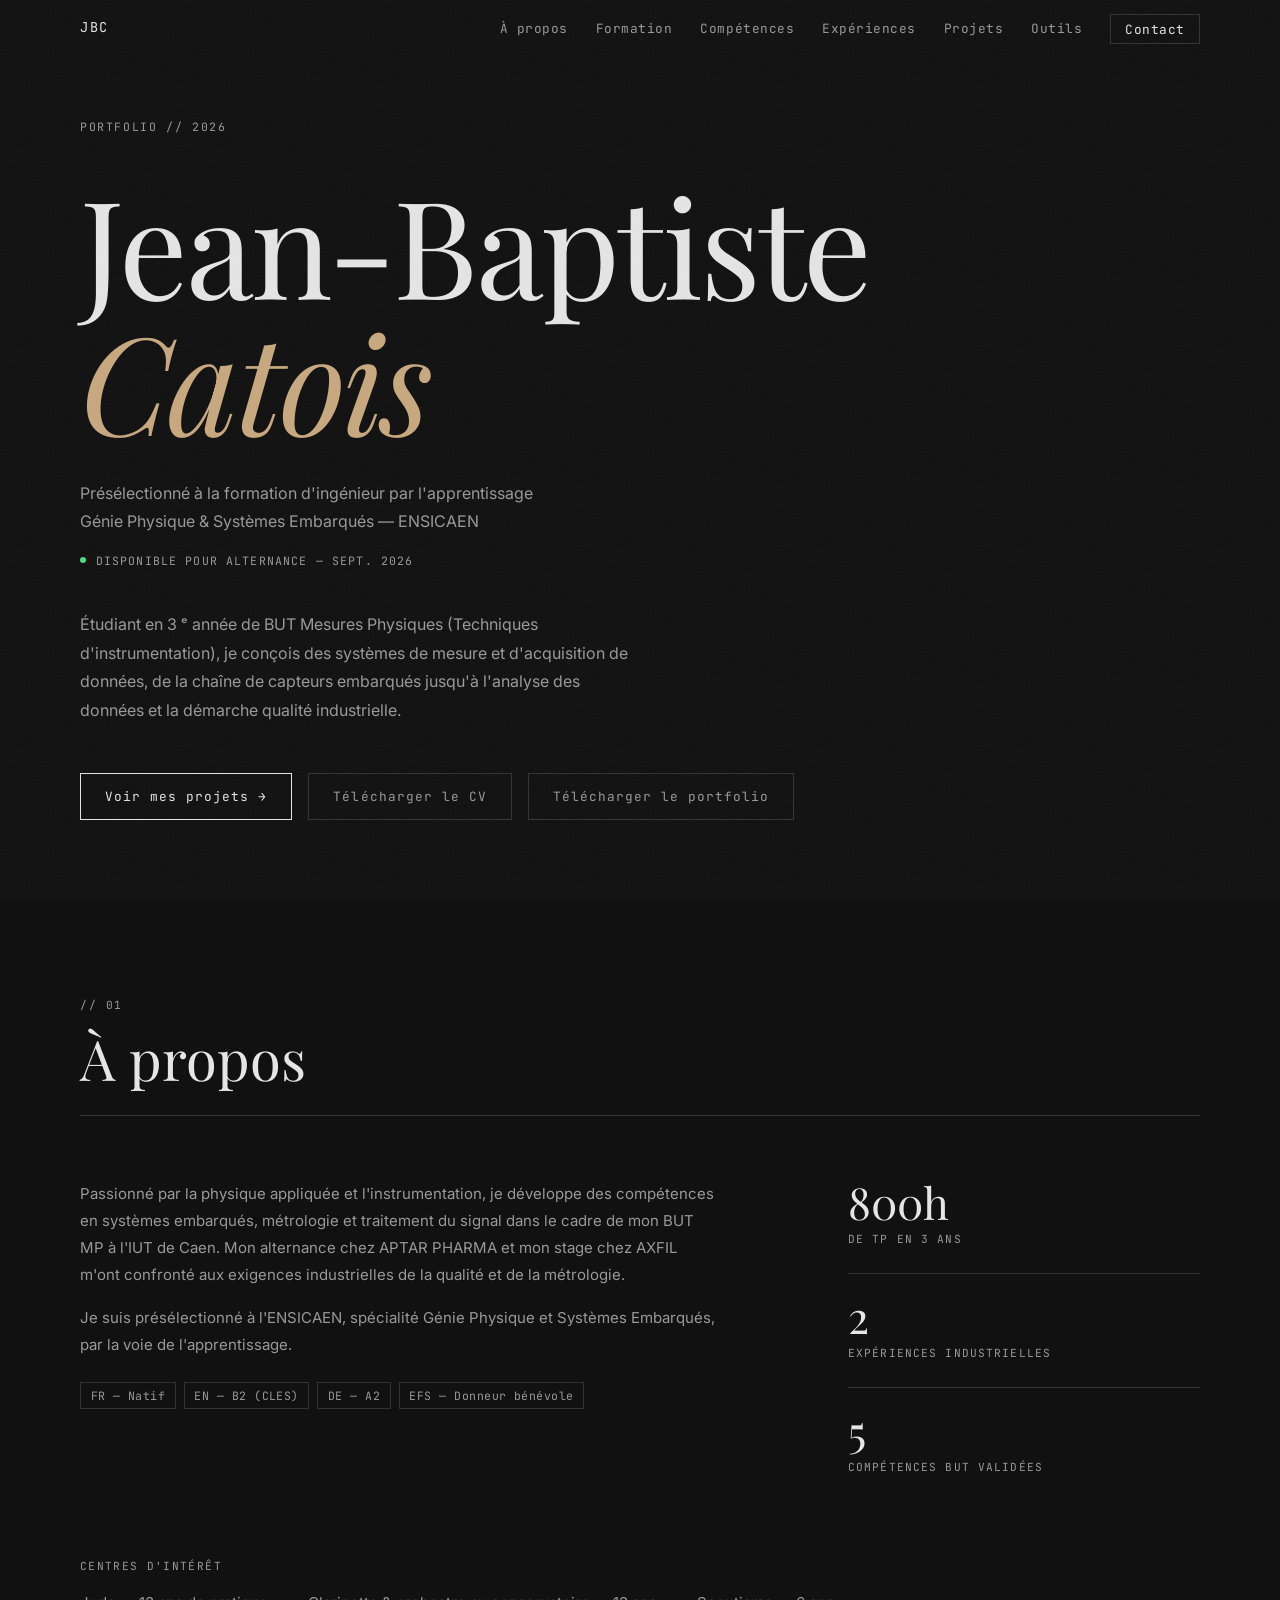
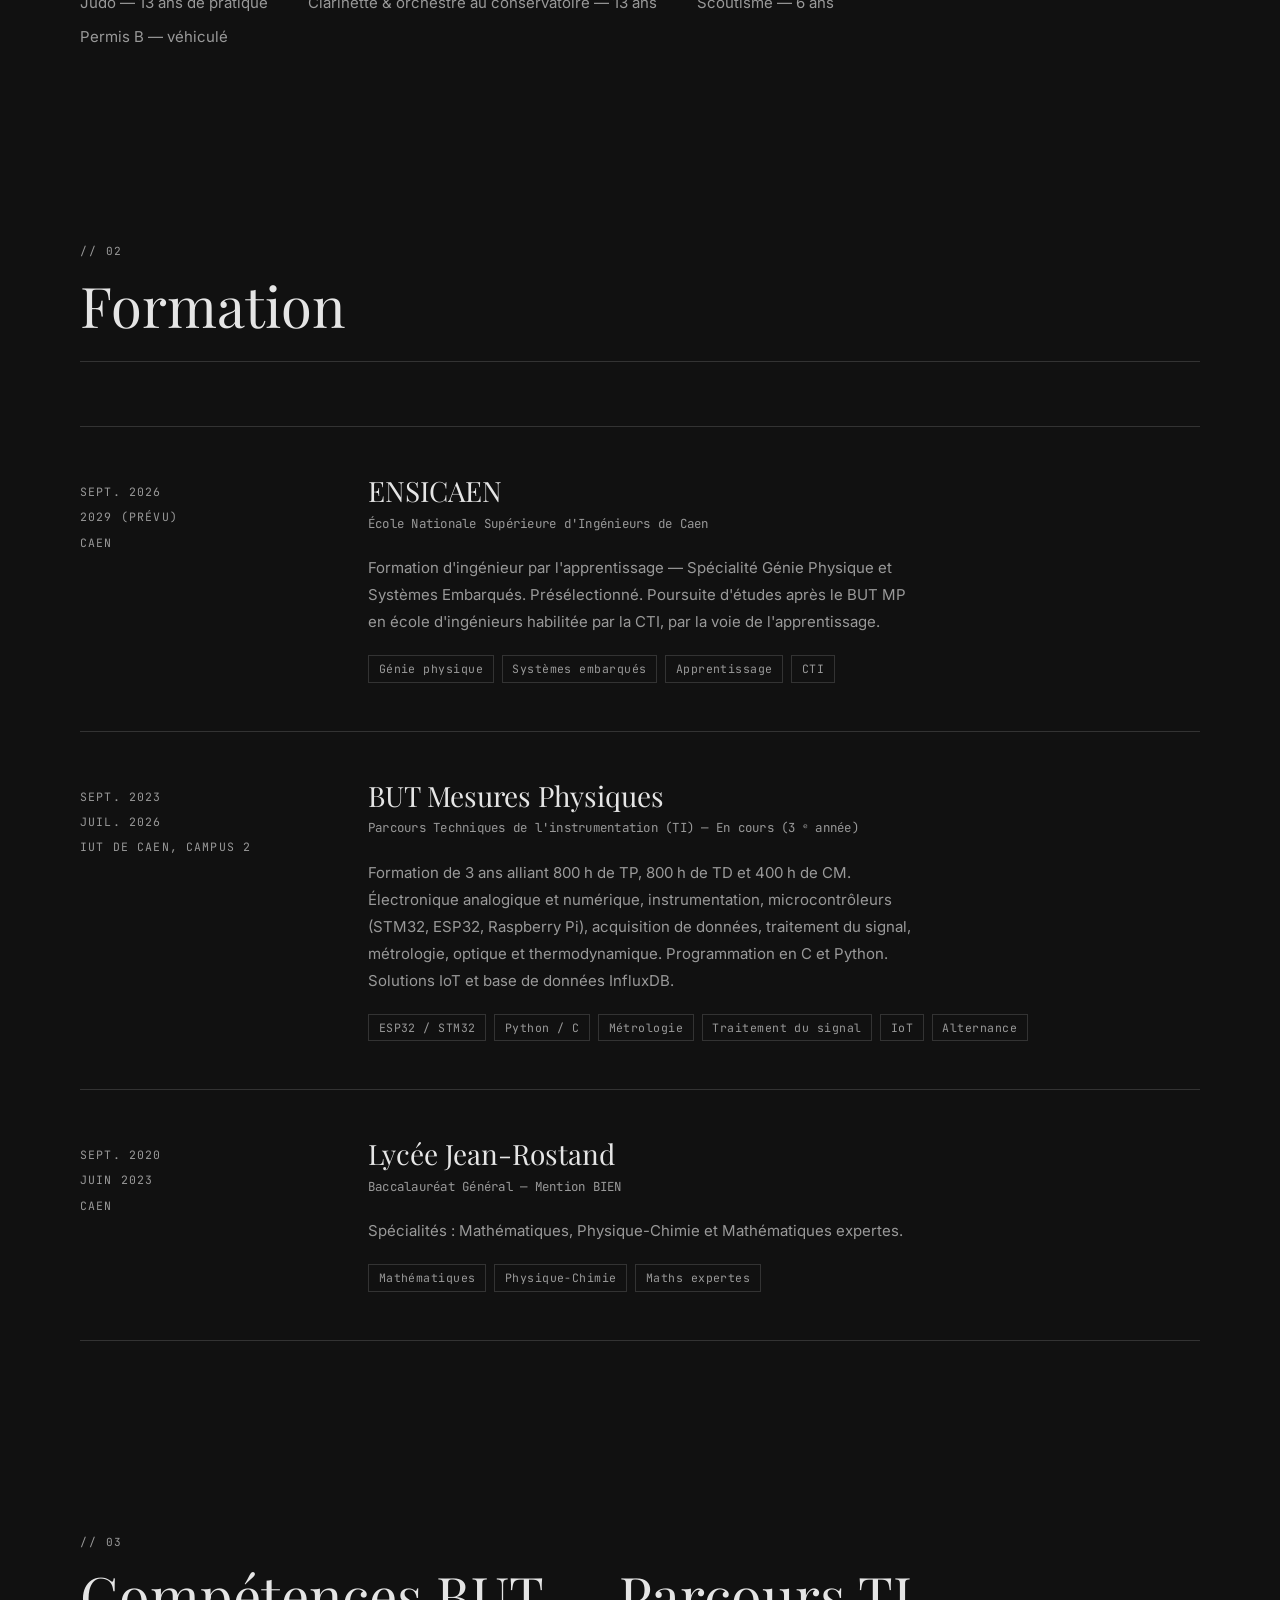
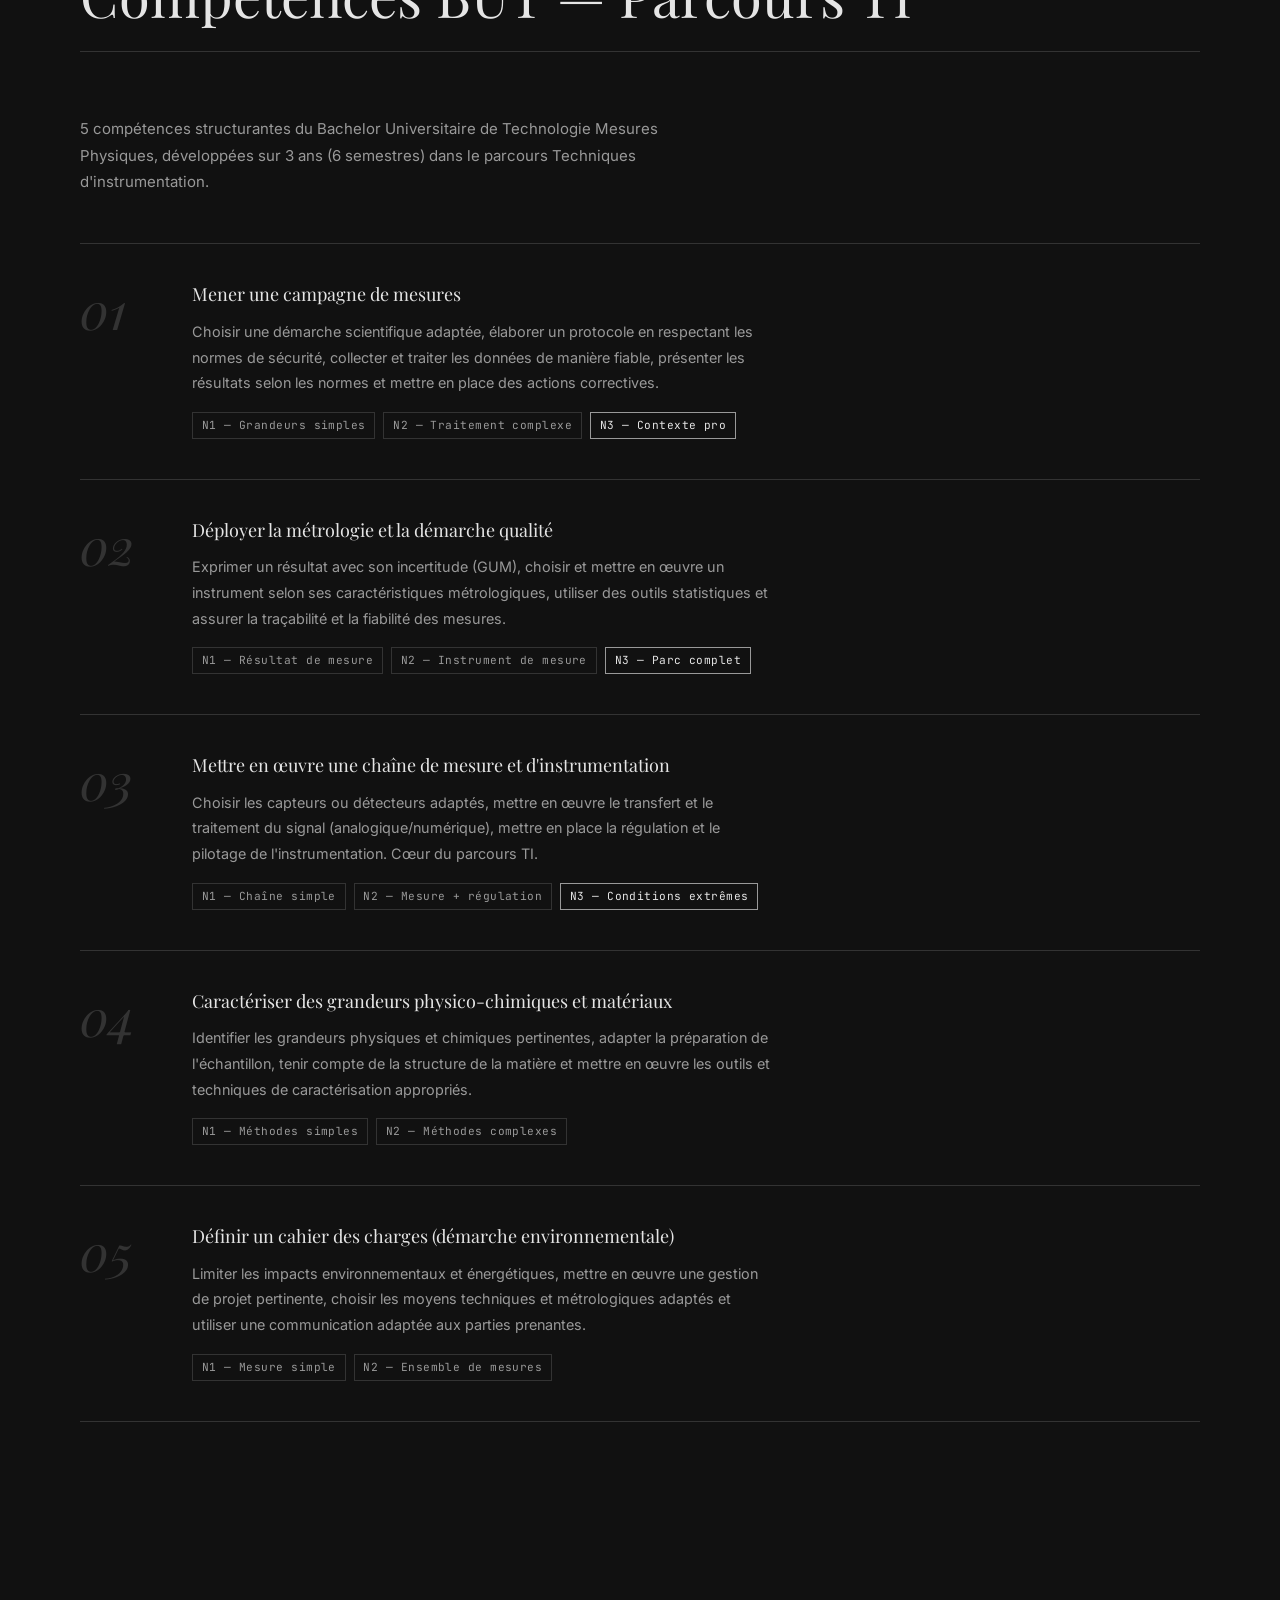
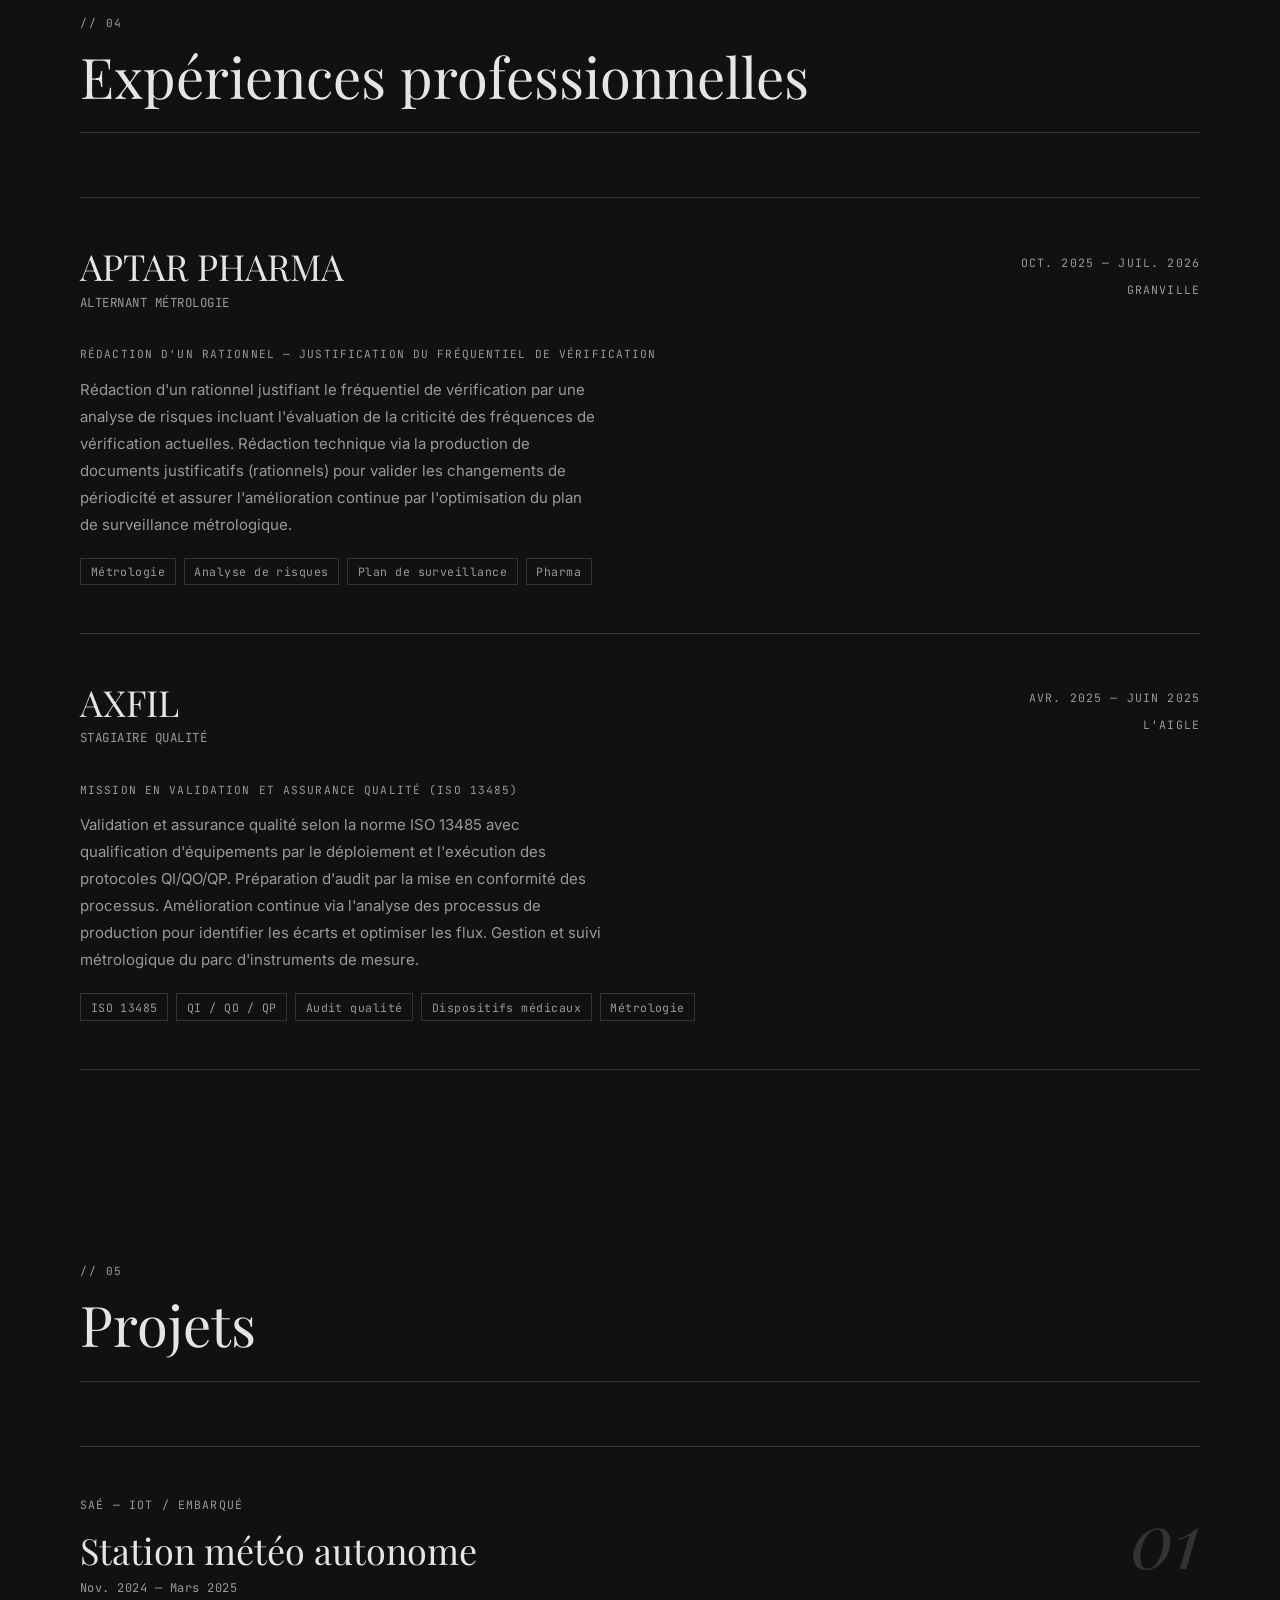
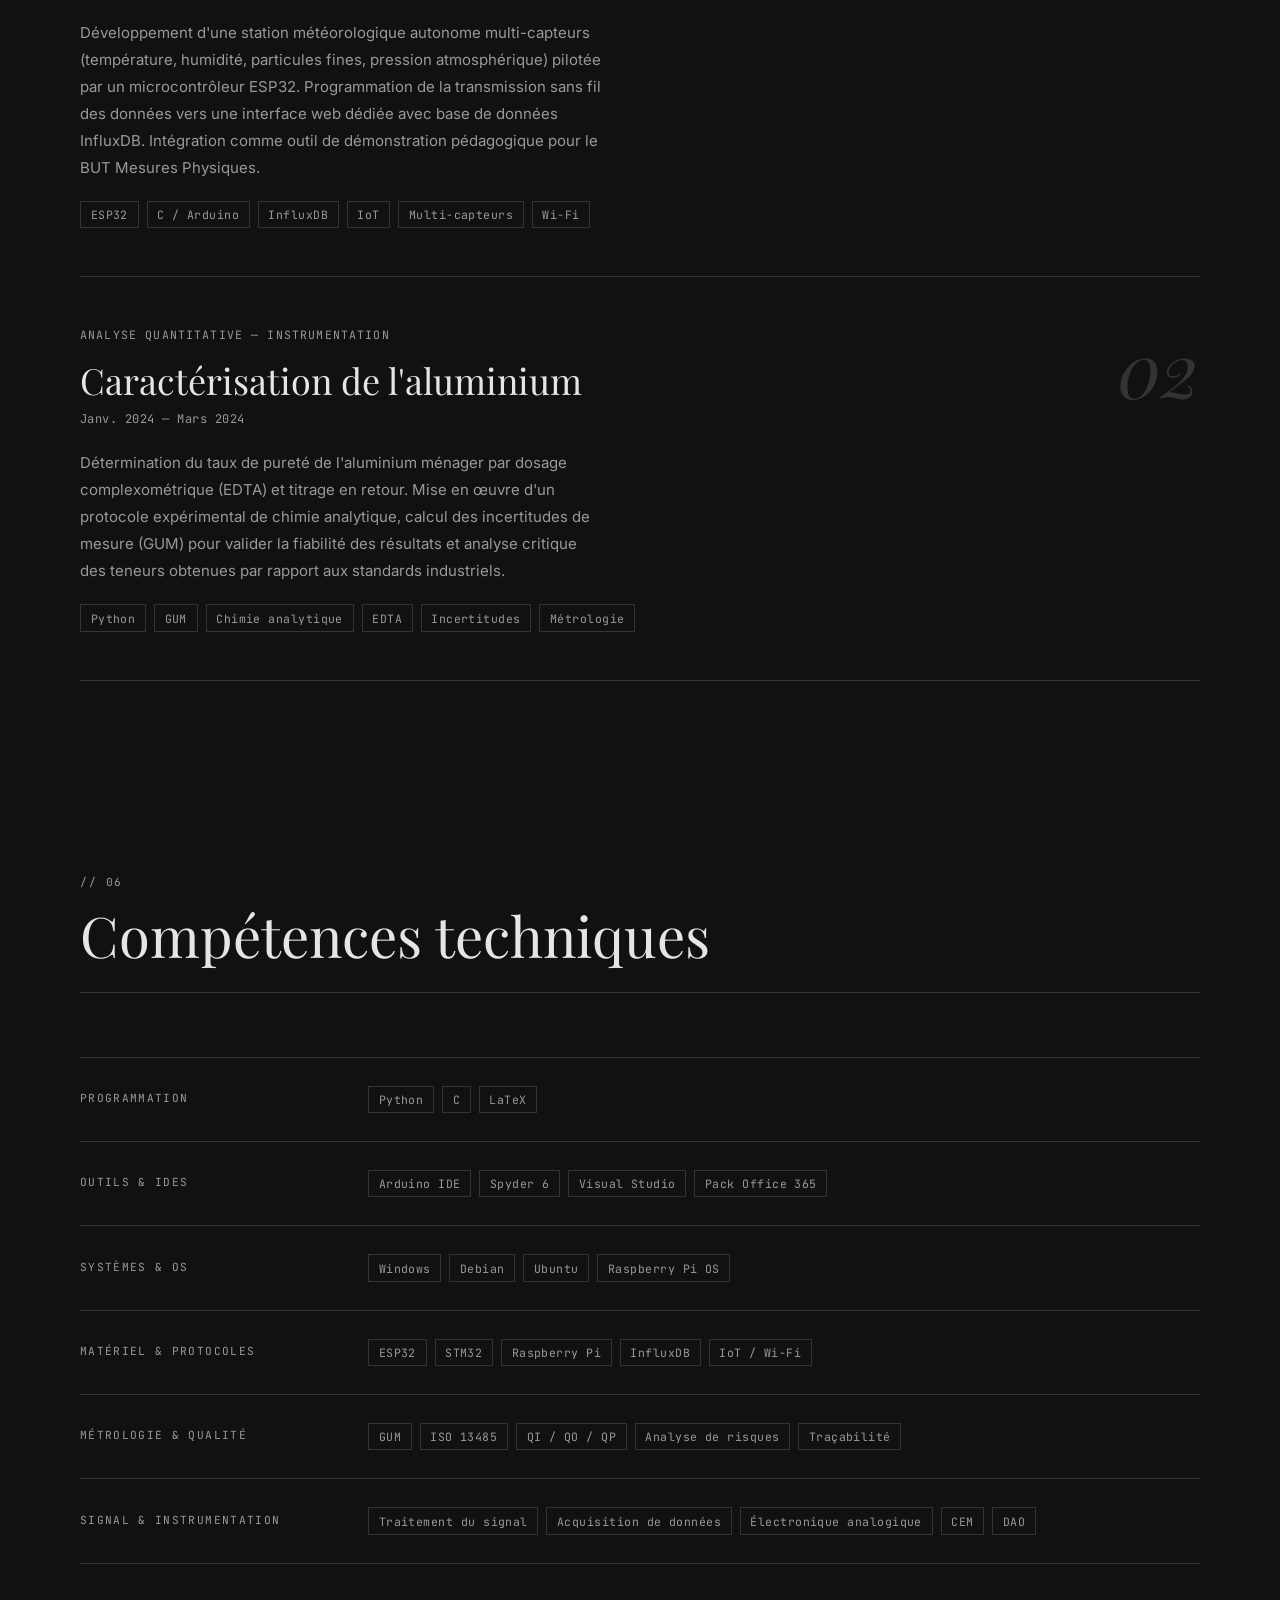
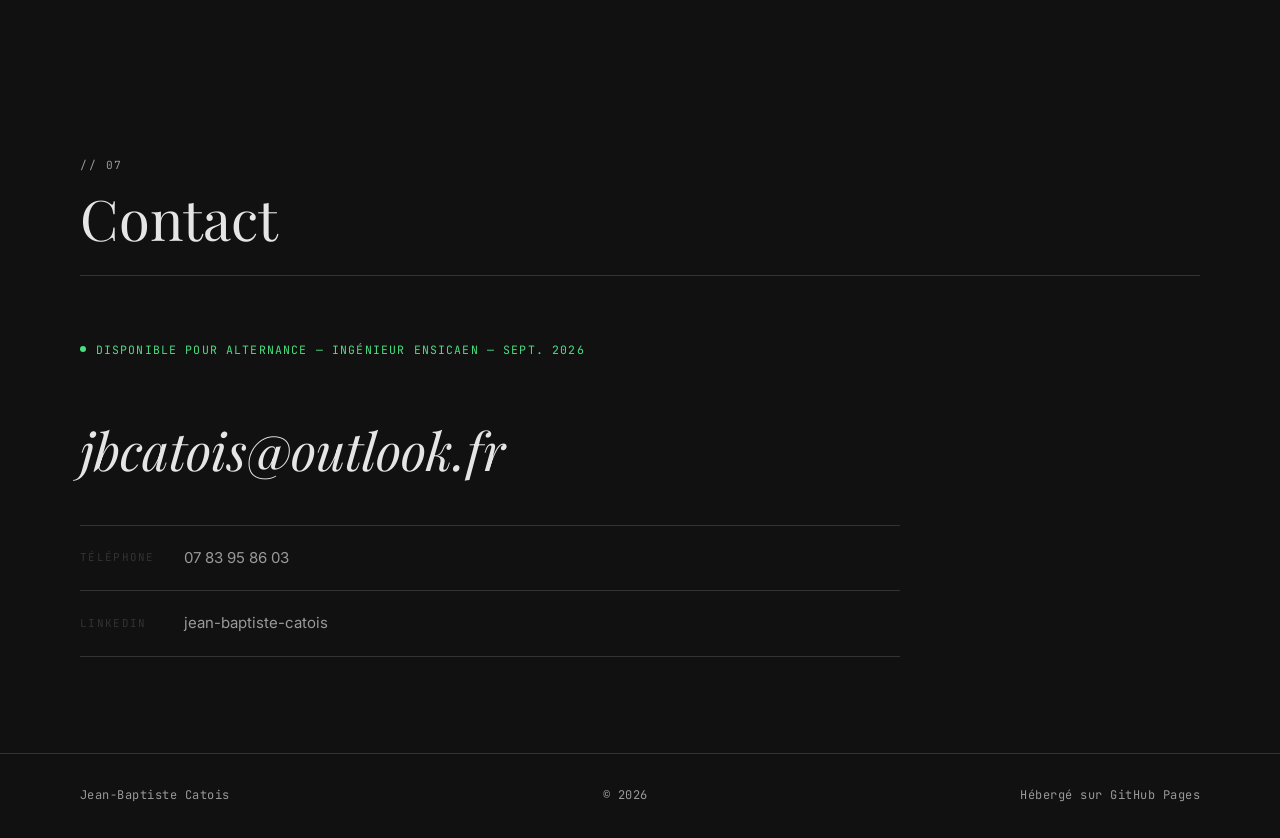
==== index.html @ e36fffa1 "Ajout portfolio PDF téléchargeable + fix headers impression - @page margin: 0 pour supprimer titre/U" ====
<!DOCTYPE html>
<html lang="fr">
<head>
  <meta charset="UTF-8">
  <meta name="viewport" content="width=device-width, initial-scale=1.0">
  <meta name="google-site-verification" content="0RxR6Gmbhf_eLDJZnVxS9Co10P2vwjUZ2qz_Haa2tqs">
  <title>Jean-Baptiste Catois — Portfolio</title>
  <meta name="description" content="Portfolio de Jean-Baptiste Catois, étudiant en BUT Mesures Physiques (Techniques d'instrumentation) à l'IUT de Caen, présélectionné à l'ENSICAEN en Génie Physique et Systèmes Embarqués.">

  <!-- Open Graph -->
  <meta property="og:title" content="Jean-Baptiste Catois — Portfolio">
  <meta property="og:description" content="Étudiant en BUT Mesures Physiques, spécialité Techniques d'instrumentation. Métrologie, systèmes embarqués, IoT. Présélectionné alternance ENSICAEN.">
  <meta property="og:type" content="website">
  <meta property="og:locale" content="fr_FR">

  <link rel="icon" href="data:image/svg+xml,<svg xmlns='http://www.w3.org/2000/svg' viewBox='0 0 100 100'><text y='.9em' font-size='90'>⚙️</text></svg>">

  <!-- Google Fonts -->
  <link rel="preconnect" href="https://fonts.googleapis.com">
  <link rel="preconnect" href="https://fonts.gstatic.com" crossorigin>
  <link href="https://fonts.googleapis.com/css2?family=Inter:wght@300;400;500&family=JetBrains+Mono:wght@400;500&family=Playfair+Display:ital,wght@0,400;0,600;1,400&display=swap" rel="stylesheet">

  <!-- CSS -->
  <link rel="stylesheet" href="css/reset.css">
  <link rel="stylesheet" href="css/variables.css">
  <link rel="stylesheet" href="css/layout.css">
  <link rel="stylesheet" href="css/components.css">
  <link rel="stylesheet" href="css/sections.css">
</head>
<body>

  <!-- Grain photographique -->
  <div class="noise-overlay" aria-hidden="true"></div>

  <!-- ══════════════════════════ NAV ══════════════════════════ -->
  <nav class="nav" id="nav" role="navigation" aria-label="Navigation principale">
    <div class="container nav__inner">
      <a href="#hero" class="nav__logo">JBC</a>
      <button class="nav__burger" id="navBurger" aria-label="Ouvrir le menu" aria-expanded="false" aria-controls="navLinks">
        <span></span><span></span><span></span>
      </button>
      <ul class="nav__links" id="navLinks" role="list">
        <li><a href="#about">À propos</a></li>
        <li><a href="#education">Formation</a></li>
        <li><a href="#competences">Compétences</a></li>
        <li><a href="#experience">Expériences</a></li>
        <li><a href="#projects">Projets</a></li>
        <li><a href="#skills">Outils</a></li>
        <li><a href="#contact" class="nav__cta">Contact</a></li>
      </ul>
    </div>
  </nav>

  <main>

    <!-- ══════════════════════════ HERO ══════════════════════════ -->
    <section id="hero" class="hero">
      <div class="container">
        <p class="hero__eyebrow">Portfolio // 2026</p>
        <h1 class="hero__name">Jean-Baptiste<br><em>Catois</em></h1>
        <p class="hero__role">
          Présélectionné à la formation d'ingénieur par l'apprentissage<br>
          Génie Physique &amp; Systèmes Embarqués — ENSICAEN
        </p>
        <p class="hero__status">
          <span class="status-dot"></span>Disponible pour alternance — Sept. 2026
        </p>
        <p class="hero__pitch">
          Étudiant en 3&nbsp;ᵉ&nbsp;année de BUT Mesures Physiques (Techniques d'instrumentation),
          je conçois des systèmes de mesure et d'acquisition de données, de la chaîne de capteurs
          embarqués jusqu'à l'analyse des données et la démarche qualité industrielle.
        </p>
        <div class="hero__ctas">
          <a href="#projects" class="btn-editorial">Voir mes projets →</a>
          <a href="assets/docs/CV_JeanBaptiste_Catois.pdf" class="btn-editorial btn-editorial--ghost" download>Télécharger le CV</a>
          <a href="assets/docs/Portfolio_JeanBaptiste_Catois.pdf" class="btn-editorial btn-editorial--ghost" download>Télécharger le portfolio</a>
        </div>
      </div>
    </section>

    <!-- ══════════════════════════ ABOUT ══════════════════════════ -->
    <section id="about" class="section about">
      <div class="container">
        <header class="section-heading reveal">
          <span class="section-heading__label">// 01</span>
          <h2 class="section-heading__title">À propos</h2>
        </header>

        <div class="about__grid">

          <div class="about__bio reveal">
            <p>
              Passionné par la physique appliquée et l'instrumentation, je développe des compétences
              en systèmes embarqués, métrologie et traitement du signal dans le cadre de mon BUT MP
              à l'IUT de Caen. Mon alternance chez APTAR PHARMA et mon stage chez AXFIL m'ont confronté
              aux exigences industrielles de la qualité et de la métrologie.
            </p>
            <p>
              Je suis présélectionné à l'ENSICAEN, spécialité
              Génie Physique et Systèmes Embarqués, par la voie de l'apprentissage.
            </p>
            <div class="about__lang-tags">
              <span class="tag">FR — Natif</span>
              <span class="tag">EN — B2 (CLES)</span>
              <span class="tag">DE — A2</span>
              <span class="tag">EFS — Donneur bénévole</span>
            </div>
          </div>

          <div class="about__stats reveal">
            <div class="about__stat">
              <span class="about__stat-value">800h</span>
              <span class="about__stat-label">de TP en 3 ans</span>
            </div>
            <div class="about__stat">
              <span class="about__stat-value">2</span>
              <span class="about__stat-label">expériences industrielles</span>
            </div>
            <div class="about__stat">
              <span class="about__stat-value">5</span>
              <span class="about__stat-label">compétences BUT validées</span>
            </div>
          </div>

          <div class="about__interests reveal">
            <p class="about__interests-title">Centres d'intérêt</p>
            <ul class="interests-list">
              <li>Judo — 13 ans de pratique</li>
              <li>Clarinette &amp; orchestre au conservatoire — 13 ans</li>
              <li>Scoutisme — 6 ans</li>
              <li>Permis B — véhiculé</li>
            </ul>
          </div>

        </div>
      </div>
    </section>

    <!-- ══════════════════════════ FORMATION ══════════════════════════ -->
    <section id="education" class="section education">
      <div class="container">
        <header class="section-heading reveal">
          <span class="section-heading__label">// 02</span>
          <h2 class="section-heading__title">Formation</h2>
        </header>

        <article class="edu-item reveal">
          <div class="grid-12">
            <div class="col-date edu-date">
              <span class="mono-label">Sept. 2026</span>
              <span class="mono-label">2029 (prévu)</span>
              <span class="mono-label">Caen</span>
            </div>
            <div class="col-main">
              <h3 class="edu-title">ENSICAEN</h3>
              <p class="edu-subtitle">École Nationale Supérieure d'Ingénieurs de Caen</p>
              <p class="edu-desc">
                Formation d'ingénieur par l'apprentissage — Spécialité Génie Physique et Systèmes Embarqués.
                Présélectionné. Poursuite d'études après le BUT MP en école d'ingénieurs habilitée par la CTI,
                par la voie de l'apprentissage.
              </p>
              <div class="tags">
                <span class="tag">Génie physique</span>
                <span class="tag">Systèmes embarqués</span>
                <span class="tag">Apprentissage</span>
                <span class="tag">CTI</span>
              </div>
            </div>
          </div>
        </article>

        <article class="edu-item reveal">
          <div class="grid-12">
            <div class="col-date edu-date">
              <span class="mono-label">Sept. 2023</span>
              <span class="mono-label">Juil. 2026</span>
              <span class="mono-label">IUT de Caen, Campus 2</span>
            </div>
            <div class="col-main">
              <h3 class="edu-title">BUT Mesures Physiques</h3>
              <p class="edu-subtitle">Parcours Techniques de l'instrumentation (TI) — En cours (3&nbsp;ᵉ&nbsp;année)</p>
              <p class="edu-desc">
                Formation de 3 ans alliant 800&nbsp;h de TP, 800&nbsp;h de TD et 400&nbsp;h de CM.
                Électronique analogique et numérique, instrumentation, microcontrôleurs (STM32, ESP32, Raspberry Pi),
                acquisition de données, traitement du signal, métrologie, optique et thermodynamique.
                Programmation en C et Python. Solutions IoT et base de données InfluxDB.
              </p>
              <div class="tags">
                <span class="tag">ESP32 / STM32</span>
                <span class="tag">Python / C</span>
                <span class="tag">Métrologie</span>
                <span class="tag">Traitement du signal</span>
                <span class="tag">IoT</span>
                <span class="tag">Alternance</span>
              </div>
            </div>
          </div>
        </article>

        <article class="edu-item reveal">
          <div class="grid-12">
            <div class="col-date edu-date">
              <span class="mono-label">Sept. 2020</span>
              <span class="mono-label">Juin 2023</span>
              <span class="mono-label">Caen</span>
            </div>
            <div class="col-main">
              <h3 class="edu-title">Lycée Jean-Rostand</h3>
              <p class="edu-subtitle">Baccalauréat Général — Mention BIEN</p>
              <p class="edu-desc">
                Spécialités : Mathématiques, Physique-Chimie et Mathématiques expertes.
              </p>
              <div class="tags">
                <span class="tag">Mathématiques</span>
                <span class="tag">Physique-Chimie</span>
                <span class="tag">Maths expertes</span>
              </div>
            </div>
          </div>
        </article>

      </div>
    </section>

    <!-- ══════════════════════════ COMPÉTENCES BUT ══════════════════════════ -->
    <section id="competences" class="section competences">
      <div class="container">
        <header class="section-heading reveal">
          <span class="section-heading__label">// 03</span>
          <h2 class="section-heading__title">Compétences BUT — Parcours TI</h2>
        </header>
        <p class="section-sub reveal">
          5 compétences structurantes du Bachelor Universitaire de Technologie Mesures Physiques,
          développées sur 3 ans (6 semestres) dans le parcours Techniques d'instrumentation.
        </p>

        <article class="comp-item reveal">
          <span class="comp-num">01</span>
          <div class="comp-body">
            <h3 class="comp-title">Mener une campagne de mesures</h3>
            <p class="comp-desc">
              Choisir une démarche scientifique adaptée, élaborer un protocole en respectant les normes
              de sécurité, collecter et traiter les données de manière fiable, présenter les résultats
              selon les normes et mettre en place des actions correctives.
            </p>
            <div class="level-tags">
              <span class="level-tag">N1 — Grandeurs simples</span>
              <span class="level-tag">N2 — Traitement complexe</span>
              <span class="level-tag level-tag--active">N3 — Contexte pro</span>
            </div>
          </div>
        </article>

        <article class="comp-item reveal">
          <span class="comp-num">02</span>
          <div class="comp-body">
            <h3 class="comp-title">Déployer la métrologie et la démarche qualité</h3>
            <p class="comp-desc">
              Exprimer un résultat avec son incertitude (GUM), choisir et mettre en œuvre un instrument
              selon ses caractéristiques métrologiques, utiliser des outils statistiques et assurer
              la traçabilité et la fiabilité des mesures.
            </p>
            <div class="level-tags">
              <span class="level-tag">N1 — Résultat de mesure</span>
              <span class="level-tag">N2 — Instrument de mesure</span>
              <span class="level-tag level-tag--active">N3 — Parc complet</span>
            </div>
          </div>
        </article>

        <article class="comp-item reveal">
          <span class="comp-num">03</span>
          <div class="comp-body">
            <h3 class="comp-title">Mettre en œuvre une chaîne de mesure et d'instrumentation</h3>
            <p class="comp-desc">
              Choisir les capteurs ou détecteurs adaptés, mettre en œuvre le transfert et le traitement
              du signal (analogique/numérique), mettre en place la régulation et le pilotage de
              l'instrumentation. Cœur du parcours TI.
            </p>
            <div class="level-tags">
              <span class="level-tag">N1 — Chaîne simple</span>
              <span class="level-tag">N2 — Mesure + régulation</span>
              <span class="level-tag level-tag--active">N3 — Conditions extrêmes</span>
            </div>
          </div>
        </article>

        <article class="comp-item reveal">
          <span class="comp-num">04</span>
          <div class="comp-body">
            <h3 class="comp-title">Caractériser des grandeurs physico-chimiques et matériaux</h3>
            <p class="comp-desc">
              Identifier les grandeurs physiques et chimiques pertinentes, adapter la préparation
              de l'échantillon, tenir compte de la structure de la matière et mettre en œuvre
              les outils et techniques de caractérisation appropriés.
            </p>
            <div class="level-tags">
              <span class="level-tag">N1 — Méthodes simples</span>
              <span class="level-tag">N2 — Méthodes complexes</span>
            </div>
          </div>
        </article>

        <article class="comp-item reveal">
          <span class="comp-num">05</span>
          <div class="comp-body">
            <h3 class="comp-title">Définir un cahier des charges (démarche environnementale)</h3>
            <p class="comp-desc">
              Limiter les impacts environnementaux et énergétiques, mettre en œuvre une gestion
              de projet pertinente, choisir les moyens techniques et métrologiques adaptés
              et utiliser une communication adaptée aux parties prenantes.
            </p>
            <div class="level-tags">
              <span class="level-tag">N1 — Mesure simple</span>
              <span class="level-tag">N2 — Ensemble de mesures</span>
            </div>
          </div>
        </article>

      </div>
    </section>

    <!-- ══════════════════════════ EXPÉRIENCES ══════════════════════════ -->
    <section id="experience" class="section experience">
      <div class="container">
        <header class="section-heading reveal">
          <span class="section-heading__label">// 04</span>
          <h2 class="section-heading__title">Expériences professionnelles</h2>
        </header>

        <article class="exp-item reveal">
          <div class="grid-12">
            <div class="col-content">
              <h3 class="exp-company">APTAR PHARMA</h3>
              <p class="exp-role">Alternant Métrologie</p>
              <p class="exp-mission-title">Rédaction d'un rationnel — Justification du fréquentiel de vérification</p>
              <p class="exp-desc">
                Rédaction d'un rationnel justifiant le fréquentiel de vérification par une analyse de
                risques incluant l'évaluation de la criticité des fréquences de vérification actuelles.
                Rédaction technique via la production de documents justificatifs (rationnels) pour valider
                les changements de périodicité et assurer l'amélioration continue par l'optimisation du
                plan de surveillance métrologique.
              </p>
              <div class="tags">
                <span class="tag">Métrologie</span>
                <span class="tag">Analyse de risques</span>
                <span class="tag">Plan de surveillance</span>
                <span class="tag">Pharma</span>
              </div>
            </div>
            <div class="col-aside exp-aside">
              <span class="mono-label">Oct. 2025 — Juil. 2026</span>
              <span class="mono-label">Granville</span>
            </div>
          </div>
        </article>

        <article class="exp-item reveal">
          <div class="grid-12">
            <div class="col-content">
              <h3 class="exp-company">AXFIL</h3>
              <p class="exp-role">Stagiaire Qualité</p>
              <p class="exp-mission-title">Mission en validation et assurance qualité (ISO 13485)</p>
              <p class="exp-desc">
                Validation et assurance qualité selon la norme ISO&nbsp;13485 avec qualification
                d'équipements par le déploiement et l'exécution des protocoles QI/QO/QP.
                Préparation d'audit par la mise en conformité des processus. Amélioration continue
                via l'analyse des processus de production pour identifier les écarts et optimiser
                les flux. Gestion et suivi métrologique du parc d'instruments de mesure.
              </p>
              <div class="tags">
                <span class="tag">ISO 13485</span>
                <span class="tag">QI / QO / QP</span>
                <span class="tag">Audit qualité</span>
                <span class="tag">Dispositifs médicaux</span>
                <span class="tag">Métrologie</span>
              </div>
            </div>
            <div class="col-aside exp-aside">
              <span class="mono-label">Avr. 2025 — Juin 2025</span>
              <span class="mono-label">L'Aigle</span>
            </div>
          </div>
        </article>

      </div>
    </section>

    <!-- ══════════════════════════ PROJETS ══════════════════════════ -->
    <section id="projects" class="section projects">
      <div class="container">
        <header class="section-heading reveal">
          <span class="section-heading__label">// 05</span>
          <h2 class="section-heading__title">Projets</h2>
        </header>

        <article class="project-item reveal">
          <div class="grid-12">
            <div class="col-content project-content">
              <span class="mono-label project-cat">SAÉ — IoT / Embarqué</span>
              <h3 class="project-title">Station météo autonome</h3>
              <span class="project-sub">Nov. 2024 — Mars 2025</span>
              <p class="project-desc">
                Développement d'une station météorologique autonome multi-capteurs (température, humidité,
                particules fines, pression atmosphérique) pilotée par un microcontrôleur ESP32.
                Programmation de la transmission sans fil des données vers une interface web dédiée
                avec base de données InfluxDB. Intégration comme outil de démonstration pédagogique
                pour le BUT Mesures Physiques.
              </p>
              <div class="tags">
                <span class="tag">ESP32</span>
                <span class="tag">C / Arduino</span>
                <span class="tag">InfluxDB</span>
                <span class="tag">IoT</span>
                <span class="tag">Multi-capteurs</span>
                <span class="tag">Wi-Fi</span>
              </div>
            </div>
            <div class="col-aside project-aside">
              <span class="project-num">01</span>
            </div>
          </div>
        </article>

        <article class="project-item reveal">
          <div class="grid-12">
            <div class="col-content project-content">
              <span class="mono-label project-cat">Analyse quantitative — Instrumentation</span>
              <h3 class="project-title">Caractérisation de l'aluminium</h3>
              <span class="project-sub">Janv. 2024 — Mars 2024</span>
              <p class="project-desc">
                Détermination du taux de pureté de l'aluminium ménager par dosage complexométrique
                (EDTA) et titrage en retour. Mise en œuvre d'un protocole expérimental de chimie
                analytique, calcul des incertitudes de mesure (GUM) pour valider la fiabilité des
                résultats et analyse critique des teneurs obtenues par rapport aux standards industriels.
              </p>
              <div class="tags">
                <span class="tag">Python</span>
                <span class="tag">GUM</span>
                <span class="tag">Chimie analytique</span>
                <span class="tag">EDTA</span>
                <span class="tag">Incertitudes</span>
                <span class="tag">Métrologie</span>
              </div>
            </div>
            <div class="col-aside project-aside">
              <span class="project-num">02</span>
            </div>
          </div>
        </article>

      </div>
    </section>

    <!-- ══════════════════════════ COMPÉTENCES TECHNIQUES ══════════════════════════ -->
    <section id="skills" class="section skills">
      <div class="container">
        <header class="section-heading reveal">
          <span class="section-heading__label">// 06</span>
          <h2 class="section-heading__title">Compétences techniques</h2>
        </header>

        <div class="skills__list">

          <div class="skills__group reveal">
            <span class="skills__group-title">Programmation</span>
            <div class="skills__tags">
              <span class="tag">Python</span>
              <span class="tag">C</span>
              <span class="tag">LaTeX</span>
            </div>
          </div>

          <div class="skills__group reveal">
            <span class="skills__group-title">Outils &amp; IDEs</span>
            <div class="skills__tags">
              <span class="tag">Arduino IDE</span>
              <span class="tag">Spyder 6</span>
              <span class="tag">Visual Studio</span>
              <span class="tag">Pack Office 365</span>
            </div>
          </div>

          <div class="skills__group reveal">
            <span class="skills__group-title">Systèmes &amp; OS</span>
            <div class="skills__tags">
              <span class="tag">Windows</span>
              <span class="tag">Debian</span>
              <span class="tag">Ubuntu</span>
              <span class="tag">Raspberry Pi OS</span>
            </div>
          </div>

          <div class="skills__group reveal">
            <span class="skills__group-title">Matériel &amp; Protocoles</span>
            <div class="skills__tags">
              <span class="tag">ESP32</span>
              <span class="tag">STM32</span>
              <span class="tag">Raspberry Pi</span>
              <span class="tag">InfluxDB</span>
              <span class="tag">IoT / Wi-Fi</span>
            </div>
          </div>

          <div class="skills__group reveal">
            <span class="skills__group-title">Métrologie &amp; Qualité</span>
            <div class="skills__tags">
              <span class="tag">GUM</span>
              <span class="tag">ISO 13485</span>
              <span class="tag">QI / QO / QP</span>
              <span class="tag">Analyse de risques</span>
              <span class="tag">Traçabilité</span>
            </div>
          </div>

          <div class="skills__group reveal">
            <span class="skills__group-title">Signal &amp; Instrumentation</span>
            <div class="skills__tags">
              <span class="tag">Traitement du signal</span>
              <span class="tag">Acquisition de données</span>
              <span class="tag">Électronique analogique</span>
              <span class="tag">CEM</span>
              <span class="tag">DAO</span>
            </div>
          </div>

        </div>
      </div>
    </section>

    <!-- ══════════════════════════ CONTACT ══════════════════════════ -->
    <section id="contact" class="section contact">
      <div class="container">
        <header class="section-heading reveal">
          <span class="section-heading__label">// 07</span>
          <h2 class="section-heading__title">Contact</h2>
        </header>

        <div class="contact__inner reveal">
          <p class="contact__available">
            <span class="status-dot"></span>Disponible pour alternance — Ingénieur ENSICAEN — Sept. 2026
          </p>
          <a href="mailto:jbcatois@outlook.fr" class="contact__email">jbcatois@outlook.fr</a>
          <a href="tel:+33783958603" class="contact__link-row">
            <span class="contact__link-label">Téléphone</span>
            07 83 95 86 03
          </a>
          <a href="https://linkedin.com/in/jean-baptiste-catois" target="_blank" rel="noopener noreferrer" class="contact__link-row">
            <span class="contact__link-label">LinkedIn</span>
            jean-baptiste-catois
          </a>
        </div>
      </div>
    </section>

  </main>

  <!-- ══════════════════════════ FOOTER ══════════════════════════ -->
  <footer class="footer">
    <div class="container footer__inner">
      <span>Jean-Baptiste Catois</span>
      <span>&copy; <span id="year"></span></span>
      <span>Hébergé sur GitHub Pages</span>
    </div>
  </footer>

  <!-- JS -->
  <script src="js/nav.js"></script>
  <script src="js/animations.js"></script>
  <script src="js/main.js"></script>
</body>
</html>
---- css/variables.css ----
:root {
  --bg:     #111111;
  --text:   #e5e5e5;
  --muted:  #999999;
  --border: #333333;
  --accent: #c8a87e; /* ambre chaud — utilisé avec parcimonie */

  --font-heading: 'Playfair Display', Georgia, serif;
  --font-body:    'Inter', system-ui, sans-serif;
  --font-mono:    'JetBrains Mono', monospace;

  --max-w:  1200px;
  --pad:    clamp(1.25rem, 4vw, 2.5rem);
  --nav-h:  56px;

  --ease: cubic-bezier(0.25, 0, 0, 1);
}
---- css/layout.css ----
/* ─── Base ─── */
body {
  background: var(--bg);
  color: var(--text);
  font-family: var(--font-body);
  font-size: 1rem;
  line-height: 1.65;
}

h1, h2, h3, h4 {
  font-family: var(--font-heading);
  font-weight: 400;
  line-height: 1.15;
}

/* ─── Grain photographique ─── */
.noise-overlay {
  position: fixed;
  top: 0; left: 0;
  width: 100vw; height: 100vh;
  pointer-events: none;
  z-index: 9999;
  opacity: 0.04;
  background-image: url("data:image/svg+xml,%3Csvg viewBox='0 0 200 200' xmlns='http://www.w3.org/2000/svg'%3E%3Cfilter id='noiseFilter'%3E%3CfeTurbulence type='fractalNoise' baseFrequency='0.65' numOctaves='3' stitchTiles='stitch'/%3E%3C/filter%3E%3Crect width='100%25' height='100%25' filter='url(%23noiseFilter)'/%3E%3C/svg%3E");
  background-size: 200px 200px;
}

/* ─── Container ─── */
.container {
  width: 100%;
  max-width: var(--max-w);
  margin-inline: auto;
  padding-inline: var(--pad);
}

/* ─── Sections ─── */
.section {
  padding-block: 6rem;
}

/* ─── 12-colonnes asymétrique ─── */
.grid-12 {
  display: grid;
  grid-template-columns: repeat(12, 1fr);
  column-gap: 2rem;
}

.col-content { grid-column: 1 / 8; }   /* 7 colonnes, contenu principal */
.col-aside   { grid-column: 9 / 13; }  /* 4 colonnes, méta / décoratif */
.col-date    { grid-column: 1 / 4; }   /* 3 colonnes, dates / labels */
.col-main    { grid-column: 4 / 13; }  /* 9 colonnes, contenu élargi */

/* ─── En-têtes de section (motif éditorial) ─── */
.section-heading {
  border-bottom: 1px solid var(--border);
  padding-bottom: 1.5rem;
  margin-bottom: 4rem;
}

.section-heading__label {
  font-family: var(--font-mono);
  font-size: 0.7rem;
  color: var(--muted);
  text-transform: uppercase;
  letter-spacing: 0.14em;
  display: block;
  margin-bottom: 0.75rem;
}

.section-heading__title {
  font-size: clamp(2rem, 5vw, 3.5rem);
  color: var(--text);
}

.section-sub {
  color: var(--muted);
  font-size: 0.9375rem;
  max-width: 65ch;
  margin-bottom: 3rem;
  line-height: 1.75;
}

/* ─── Navigation ─── */
.nav {
  position: fixed;
  top: 0; left: 0; right: 0;
  z-index: 100;
  height: var(--nav-h);
  border-bottom: 1px solid transparent;
  transition: border-color 0.3s var(--ease), background 0.3s var(--ease);
}

.nav.scrolled {
  border-bottom-color: var(--border);
  background: rgba(17, 17, 17, 0.92);
  backdrop-filter: blur(10px);
}

.nav__inner {
  display: flex;
  align-items: center;
  justify-content: space-between;
  height: 100%;
}

.nav__logo {
  font-family: var(--font-mono);
  font-size: 0.85rem;
  letter-spacing: 0.12em;
  color: var(--text);
}

.nav__links {
  display: flex;
  align-items: center;
  gap: 1.75rem;
}

.nav__links a {
  font-size: 0.8rem;
  font-family: var(--font-mono);
  color: var(--muted);
  letter-spacing: 0.04em;
  transition: color 0.2s;
}

.nav__links a:hover,
.nav__links a.active {
  color: var(--text);
}

.nav__cta {
  border: 1px solid var(--border) !important;
  padding: 0.35rem 0.875rem !important;
  color: var(--text) !important;
  transition: border-color 0.2s !important;
}

.nav__cta:hover {
  border-color: var(--text) !important;
}

.nav__burger {
  display: none;
  flex-direction: column;
  gap: 5px;
  background: none;
  border: none;
  cursor: pointer;
  padding: 0.5rem;
}

.nav__burger span {
  display: block;
  width: 22px;
  height: 1px;
  background: var(--text);
  transition: transform 0.3s var(--ease), opacity 0.3s;
}

.nav__burger.open span:nth-child(1) { transform: translateY(6px) rotate(45deg); }
.nav__burger.open span:nth-child(2) { opacity: 0; }
.nav__burger.open span:nth-child(3) { transform: translateY(-6px) rotate(-45deg); }

/* ─── Footer ─── */
.footer {
  border-top: 1px solid var(--border);
  padding-block: 2rem;
}

.footer__inner {
  display: flex;
  align-items: center;
  justify-content: space-between;
  font-size: 0.75rem;
  font-family: var(--font-mono);
  color: var(--muted);
  letter-spacing: 0.04em;
}

/* ─── Responsive 768px ─── */
@media (max-width: 768px) {
  .nav__links {
    display: none;
    position: fixed;
    top: var(--nav-h);
    left: 0; right: 0;
    background: var(--bg);
    border-bottom: 1px solid var(--border);
    flex-direction: column;
    gap: 0;
    padding: 1rem 0;
  }
  .nav__links.open { display: flex; }
  .nav__links li    { width: 100%; }
  .nav__links a {
    display: block;
    padding: 0.875rem var(--pad);
    font-size: 0.9rem;
  }
  .nav__burger { display: flex; }

  .grid-12 {
    grid-template-columns: 1fr;
  }
  .col-content,
  .col-aside,
  .col-date,
  .col-main {
    grid-column: 1 / -1;
  }

  .footer__inner {
    flex-direction: column;
    gap: 0.5rem;
    text-align: center;
  }
}

/* ─── Responsive 480px ─── */
@media (max-width: 480px) {
  :root { --pad: 1.25rem; }
  .section { padding-block: 4rem; }
}
---- css/components.css ----
/* ─── Label mono ─── */
.mono-label {
  font-family: var(--font-mono);
  font-size: 0.72rem;
  color: var(--muted);
  text-transform: uppercase;
  letter-spacing: 0.1em;
}

/* ─── Tags (plats, coins carrés) ─── */
.tags {
  display: flex;
  flex-wrap: wrap;
  gap: 0.5rem;
  margin-top: 1.25rem;
}

.tag {
  font-family: var(--font-mono);
  font-size: 0.72rem;
  color: var(--muted);
  border: 1px solid var(--border);
  padding: 0.2rem 0.6rem;
  letter-spacing: 0.04em;
  transition: color 0.2s, border-color 0.2s;
}

.tag:hover {
  color: var(--text);
  border-color: var(--muted);
}

/* ─── Boutons éditoriaux (coins carrés, pas de shadow) ─── */
.btn-editorial {
  display: inline-flex;
  align-items: center;
  gap: 0.5rem;
  font-family: var(--font-mono);
  font-size: 0.8rem;
  letter-spacing: 0.08em;
  padding: 0.75rem 1.5rem;
  border: 1px solid var(--text);
  color: var(--text);
  background: transparent;
  transition: background 0.2s var(--ease), color 0.2s var(--ease);
  cursor: pointer;
}

.btn-editorial:hover {
  background: var(--text);
  color: var(--bg);
}

.btn-editorial--ghost {
  border-color: var(--border);
  color: var(--muted);
}

.btn-editorial--ghost:hover {
  border-color: var(--muted);
  color: var(--text);
  background: transparent;
}

/* ─── Point de statut pulsant ─── */
.status-dot {
  display: inline-block;
  width: 6px;
  height: 6px;
  border-radius: 50%;
  background: #4ade80;
  flex-shrink: 0;
  animation: dot-pulse 2.5s ease-in-out infinite;
}

@keyframes dot-pulse {
  0%, 100% { opacity: 1; }
  50%       { opacity: 0.35; }
}

/* ─── Badges de niveau (compétences) ─── */
.level-tags {
  display: flex;
  flex-wrap: wrap;
  gap: 0.5rem;
}

.level-tag {
  font-family: var(--font-mono);
  font-size: 0.7rem;
  color: var(--muted);
  border: 1px solid var(--border);
  padding: 0.2rem 0.55rem;
  letter-spacing: 0.04em;
}

.level-tag--active {
  color: var(--text);
  border-color: var(--muted);
}

/* ─── Animation reveal (scroll) ─── */
.reveal {
  opacity: 0;
  transform: translateY(18px);
  transition: opacity 0.65s var(--ease), transform 0.65s var(--ease);
}

.reveal.visible {
  opacity: 1;
  transform: translateY(0);
}
---- css/sections.css ----
/* ════════════════════════════════════════════════
   HERO
════════════════════════════════════════════════ */
.hero {
  min-height: 100vh;
  display: flex;
  align-items: flex-end;
  padding-top: var(--nav-h);
  padding-bottom: 5rem;
}

.hero__eyebrow {
  font-family: var(--font-mono);
  font-size: 0.72rem;
  color: var(--muted);
  text-transform: uppercase;
  letter-spacing: 0.14em;
  margin-bottom: 2.5rem;
}

.hero__name {
  font-family: var(--font-heading);
  font-size: clamp(3.5rem, 11vw, 8.5rem);
  font-weight: 400;
  letter-spacing: -0.02em;
  line-height: 1;
  margin-bottom: 2rem;
  color: var(--text);
}

.hero__name em {
  font-style: italic;
  color: var(--accent);
}

.hero__role {
  font-size: clamp(0.875rem, 1.4vw, 1rem);
  color: var(--muted);
  line-height: 1.7;
  max-width: 52ch;
  margin-bottom: 1rem;
}

.hero__status {
  font-family: var(--font-mono);
  font-size: 0.72rem;
  color: var(--muted);
  text-transform: uppercase;
  letter-spacing: 0.1em;
  margin-bottom: 2.5rem;
  display: flex;
  align-items: center;
  gap: 0.6rem;
}

.hero__pitch {
  font-size: 1rem;
  color: var(--muted);
  max-width: 56ch;
  line-height: 1.8;
  margin-bottom: 3rem;
}

.hero__ctas {
  display: flex;
  gap: 1rem;
  flex-wrap: wrap;
}


/* ════════════════════════════════════════════════
   À PROPOS
════════════════════════════════════════════════ */
.about__grid {
  display: grid;
  grid-template-columns: repeat(12, 1fr);
  column-gap: 2rem;
  row-gap: 3.5rem;
}

.about__bio        { grid-column: 1 / 8; }
.about__stats      { grid-column: 9 / 13; }
.about__interests  { grid-column: 1 / 10; }

.about__bio p {
  color: var(--muted);
  margin-bottom: 1rem;
  line-height: 1.8;
  font-size: 0.9375rem;
}

.about__bio p:last-of-type { margin-bottom: 1.5rem; }

.about__lang-tags {
  display: flex;
  flex-wrap: wrap;
  gap: 0.5rem;
}

.about__stat {
  border-top: 1px solid var(--border);
  padding-top: 1.25rem;
  margin-bottom: 1.5rem;
}

.about__stat:first-child {
  border-top: none;
  padding-top: 0;
}

.about__stat-value {
  font-family: var(--font-heading);
  font-size: 2.75rem;
  color: var(--text);
  line-height: 1;
  display: block;
}

.about__stat-label {
  font-family: var(--font-mono);
  font-size: 0.7rem;
  color: var(--muted);
  text-transform: uppercase;
  letter-spacing: 0.1em;
  margin-top: 0.4rem;
  display: block;
}

.about__interests-title {
  font-family: var(--font-mono);
  font-size: 0.7rem;
  text-transform: uppercase;
  letter-spacing: 0.12em;
  color: var(--muted);
  margin-bottom: 1rem;
}

.interests-list {
  display: flex;
  flex-wrap: wrap;
  gap: 0.6rem 2.5rem;
}

.interests-list li {
  color: var(--muted);
  font-size: 0.9375rem;
}


/* ════════════════════════════════════════════════
   FORMATION
════════════════════════════════════════════════ */
.edu-item {
  border-top: 1px solid var(--border);
  padding-block: 3rem;
}

.edu-item:last-child {
  border-bottom: 1px solid var(--border);
}

.edu-date {
  padding-top: 0.25rem;
}

.edu-date .mono-label {
  display: block;
  line-height: 2.2;
}

.edu-title {
  font-size: clamp(1.25rem, 2.5vw, 1.75rem);
  color: var(--text);
  margin-bottom: 0.4rem;
}

.edu-subtitle {
  font-family: var(--font-mono);
  font-size: 0.78rem;
  color: var(--muted);
  margin-bottom: 1.25rem;
  letter-spacing: 0.02em;
}

.edu-desc {
  color: var(--muted);
  font-size: 0.9375rem;
  line-height: 1.8;
  margin-bottom: 0;
  max-width: 62ch;
}


/* ════════════════════════════════════════════════
   COMPÉTENCES BUT
════════════════════════════════════════════════ */
.comp-item {
  border-top: 1px solid var(--border);
  padding-block: 2.5rem;
  display: grid;
  grid-template-columns: 4.5rem 1fr;
  column-gap: 2.5rem;
  align-items: start;
}

.comp-item:last-child {
  border-bottom: 1px solid var(--border);
}

.comp-num {
  font-family: var(--font-heading);
  font-style: italic;
  font-size: clamp(2.5rem, 4vw, 3.75rem);
  color: var(--border);
  line-height: 1;
  transition: color 0.3s var(--ease);
}

.comp-item:hover .comp-num {
  color: var(--muted);
}

.comp-title {
  font-size: 1.125rem;
  color: var(--text);
  margin-bottom: 0.875rem;
}

.comp-desc {
  font-size: 0.9rem;
  color: var(--muted);
  line-height: 1.78;
  margin-bottom: 1rem;
  max-width: 65ch;
}


/* ════════════════════════════════════════════════
   EXPÉRIENCES
════════════════════════════════════════════════ */
.exp-item {
  border-top: 1px solid var(--border);
  padding-block: 3rem;
}

.exp-item:last-child {
  border-bottom: 1px solid var(--border);
}

.exp-company {
  font-size: clamp(1.5rem, 3vw, 2.25rem);
  color: var(--text);
  margin-bottom: 0.3rem;
}

.exp-role {
  font-family: var(--font-mono);
  font-size: 0.78rem;
  color: var(--muted);
  margin-bottom: 2rem;
  letter-spacing: 0.04em;
  text-transform: uppercase;
}

.exp-mission-title {
  font-family: var(--font-mono);
  font-size: 0.7rem;
  text-transform: uppercase;
  letter-spacing: 0.1em;
  color: var(--muted);
  margin-bottom: 0.75rem;
}

.exp-desc {
  font-size: 0.9375rem;
  color: var(--muted);
  line-height: 1.8;
  margin-bottom: 0;
  max-width: 58ch;
}

.exp-aside {
  padding-top: 0.4rem;
  display: flex;
  flex-direction: column;
  gap: 0.5rem;
  align-items: flex-end;
}


/* ════════════════════════════════════════════════
   PROJETS
════════════════════════════════════════════════ */
.project-item {
  border-top: 1px solid var(--border);
  padding-block: 3rem;
}

.project-item:last-child {
  border-bottom: 1px solid var(--border);
}

.project-cat {
  display: block;
  margin-bottom: 1rem;
}

.project-title {
  font-size: clamp(1.5rem, 3vw, 2.25rem);
  color: var(--text);
  margin-bottom: 0.5rem;
}

.project-sub {
  font-family: var(--font-mono);
  font-size: 0.75rem;
  color: var(--muted);
  margin-bottom: 1.25rem;
  display: block;
  letter-spacing: 0.04em;
}

.project-desc {
  font-size: 0.9375rem;
  color: var(--muted);
  line-height: 1.8;
  max-width: 58ch;
}

.project-aside {
  display: flex;
  align-items: flex-start;
  justify-content: flex-end;
  padding-top: 0.25rem;
}

.project-num {
  font-family: var(--font-heading);
  font-style: italic;
  font-size: clamp(3.5rem, 6vw, 5.5rem);
  color: var(--border);
  line-height: 1;
  transition: color 0.3s var(--ease);
}

.project-item:hover .project-num {
  color: var(--muted);
}


/* ════════════════════════════════════════════════
   COMPÉTENCES TECHNIQUES
════════════════════════════════════════════════ */
.skills__list {
  display: flex;
  flex-direction: column;
}

.skills__group {
  border-top: 1px solid var(--border);
  padding-block: 1.75rem;
  display: grid;
  grid-template-columns: repeat(12, 1fr);
  column-gap: 2rem;
  align-items: start;
}

.skills__group:last-child {
  border-bottom: 1px solid var(--border);
}

.skills__group-title {
  grid-column: 1 / 4;
  font-family: var(--font-mono);
  font-size: 0.7rem;
  text-transform: uppercase;
  letter-spacing: 0.12em;
  color: var(--muted);
  padding-top: 0.2rem;
}

.skills__tags {
  grid-column: 4 / 13;
  display: flex;
  flex-wrap: wrap;
  gap: 0.5rem;
}


/* ════════════════════════════════════════════════
   CONTACT
════════════════════════════════════════════════ */
.contact__inner {
  max-width: 820px;
}

.contact__available {
  font-family: var(--font-mono);
  font-size: 0.72rem;
  color: #4ade80;
  display: flex;
  align-items: center;
  gap: 0.6rem;
  margin-bottom: 3rem;
  text-transform: uppercase;
  letter-spacing: 0.1em;
}

.contact__email {
  font-family: var(--font-heading);
  font-style: italic;
  font-size: clamp(1.75rem, 4.5vw, 3.25rem);
  color: var(--text);
  border-bottom: 1px solid var(--border);
  padding-bottom: 2rem;
  margin-bottom: 0;
  display: block;
  transition: color 0.2s;
}

.contact__email:hover {
  color: var(--muted);
}

.contact__link-row {
  display: flex;
  align-items: center;
  gap: 1.5rem;
  border-bottom: 1px solid var(--border);
  padding-block: 1.25rem;
  color: var(--muted);
  font-size: 0.9375rem;
  transition: color 0.2s;
}

.contact__link-row:hover {
  color: var(--text);
}

.contact__link-label {
  font-family: var(--font-mono);
  font-size: 0.68rem;
  text-transform: uppercase;
  letter-spacing: 0.12em;
  color: var(--border);
  min-width: 80px;
  transition: color 0.2s;
}

.contact__link-row:hover .contact__link-label {
  color: var(--muted);
}


/* ════════════════════════════════════════════════
   RESPONSIVE
════════════════════════════════════════════════ */
@media (max-width: 900px) {
  .about__bio        { grid-column: 1 / -1; }
  .about__stats      { grid-column: 1 / -1; }
  .about__interests  { grid-column: 1 / -1; }

  .about__stats {
    display: flex;
    flex-direction: row;
    gap: 2rem;
  }

  .about__stat {
    border-top: none;
    padding-top: 0;
    border-left: 1px solid var(--border);
    padding-left: 1.5rem;
    margin-bottom: 0;
  }

  .about__stat:first-child {
    border-left: none;
    padding-left: 0;
  }
}

@media (max-width: 768px) {
  .comp-item {
    grid-template-columns: 1fr;
  }
  .comp-num  { font-size: 2.25rem; }
  .comp-body { }

  .skills__group {
    grid-template-columns: 1fr;
  }
  .skills__group-title { grid-column: 1; margin-bottom: 1rem; }
  .skills__tags        { grid-column: 1; }

  .exp-aside { align-items: flex-start; margin-top: 1.5rem; }

  .about__stats {
    flex-wrap: wrap;
  }
}

@media (max-width: 480px) {
  .hero__ctas {
    flex-direction: column;
    align-items: flex-start;
  }

  .about__stats {
    flex-direction: column;
    gap: 1.25rem;
  }

  .about__stat {
    border-left: none;
    padding-left: 0;
    border-top: 1px solid var(--border);
    padding-top: 1.25rem;
  }

  .about__stat:first-child {
    border-top: none;
    padding-top: 0;
  }
}
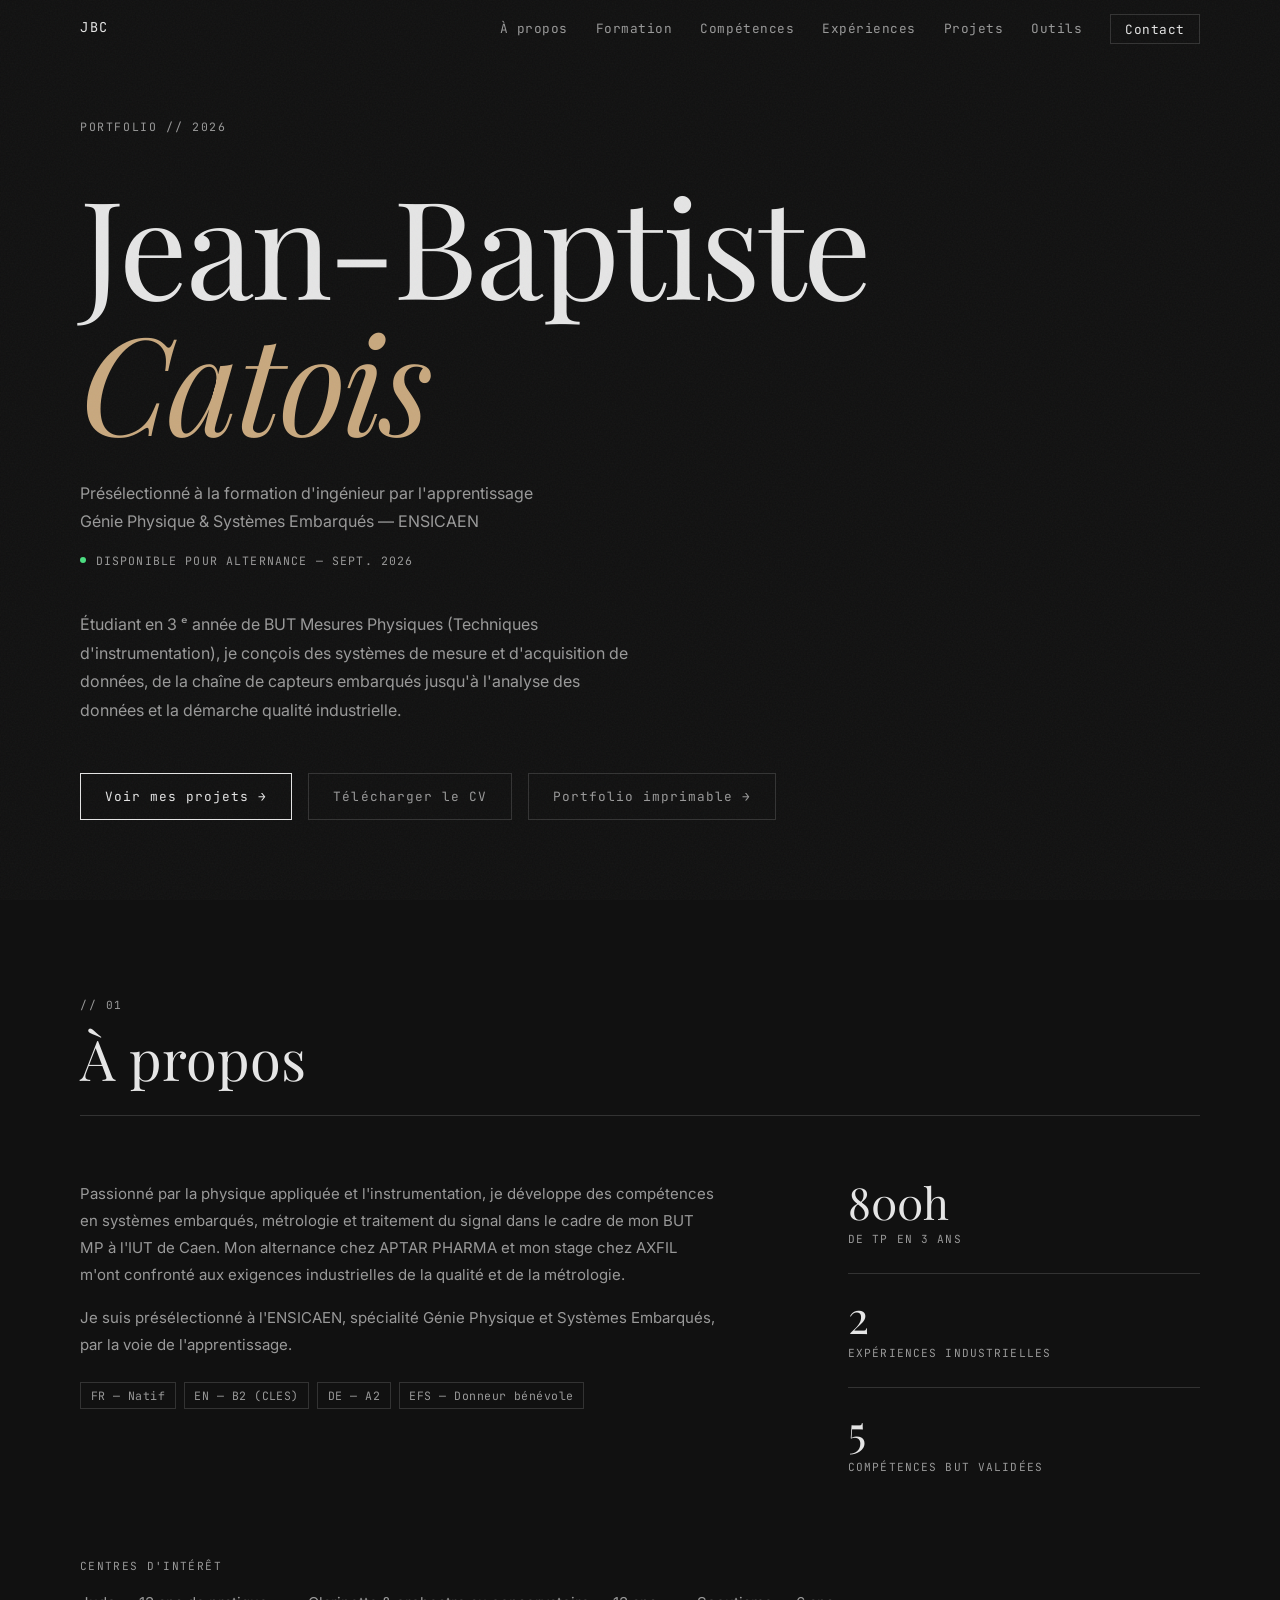
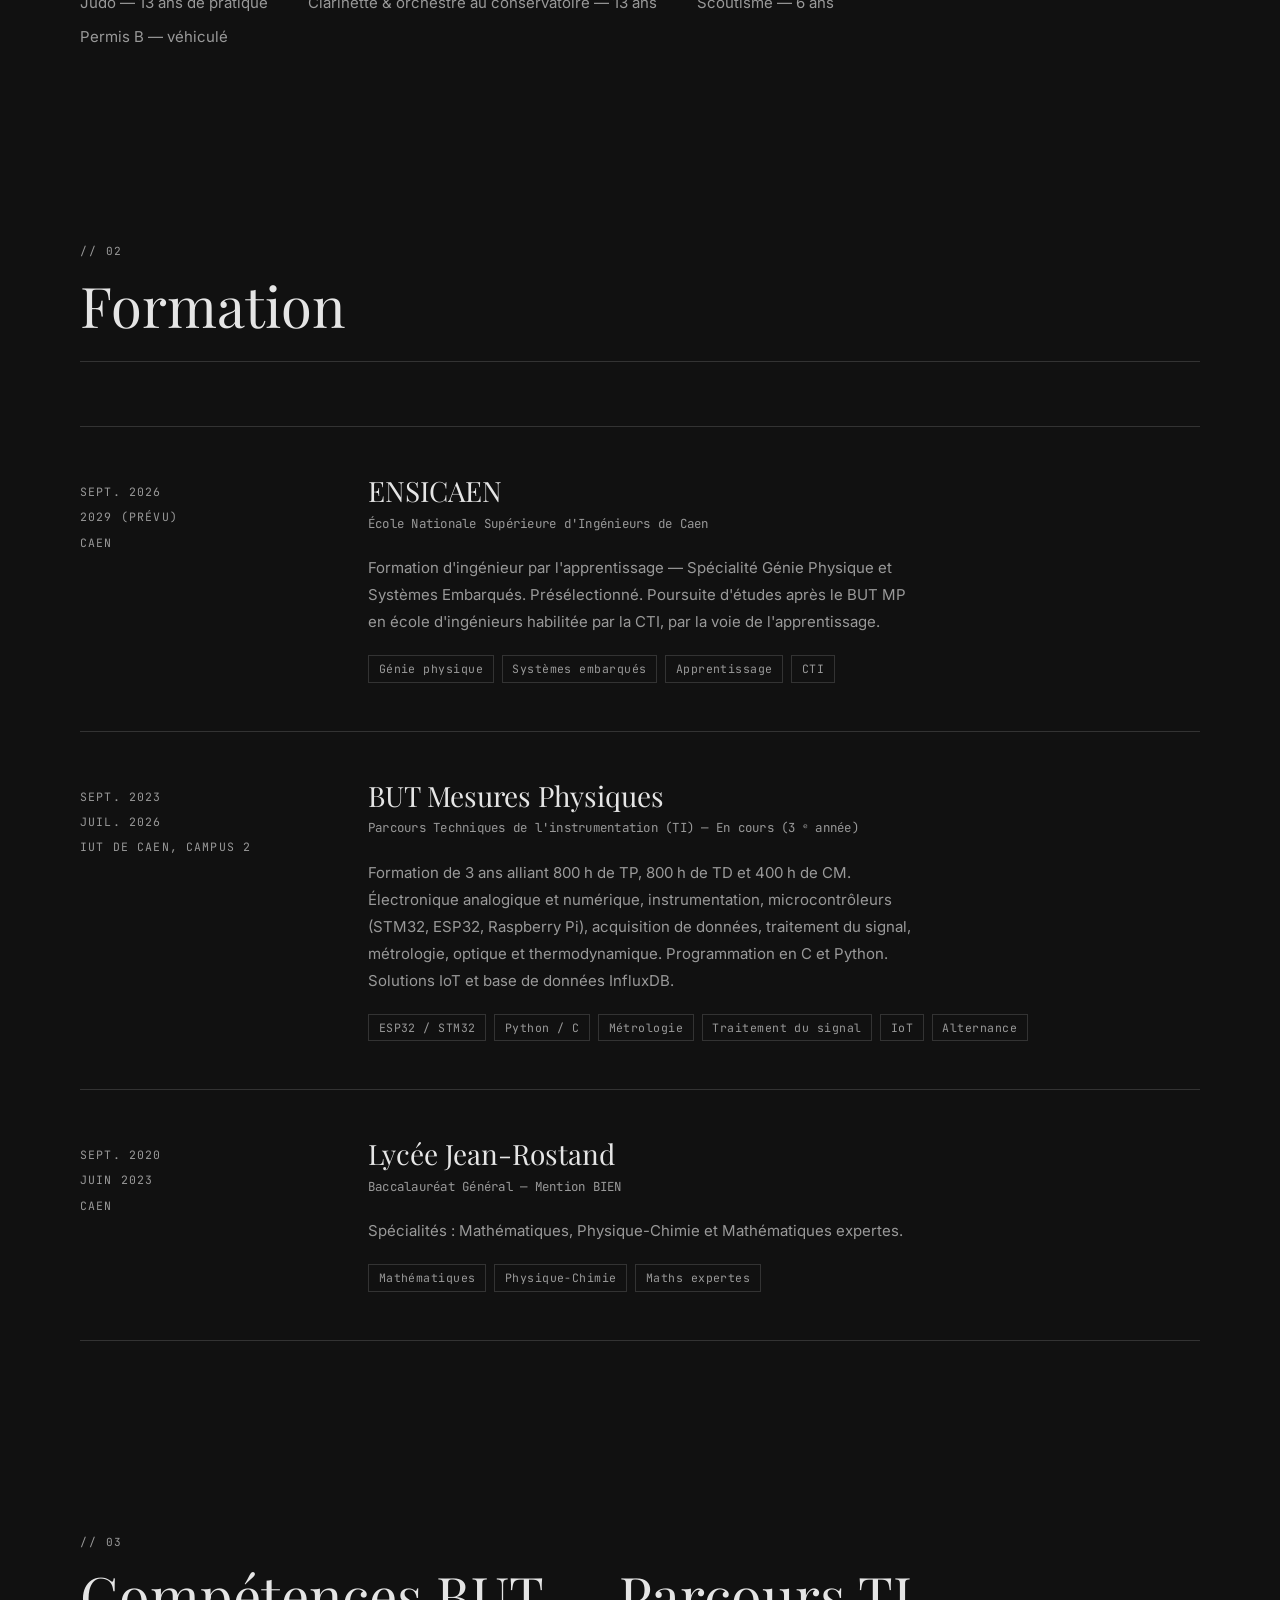
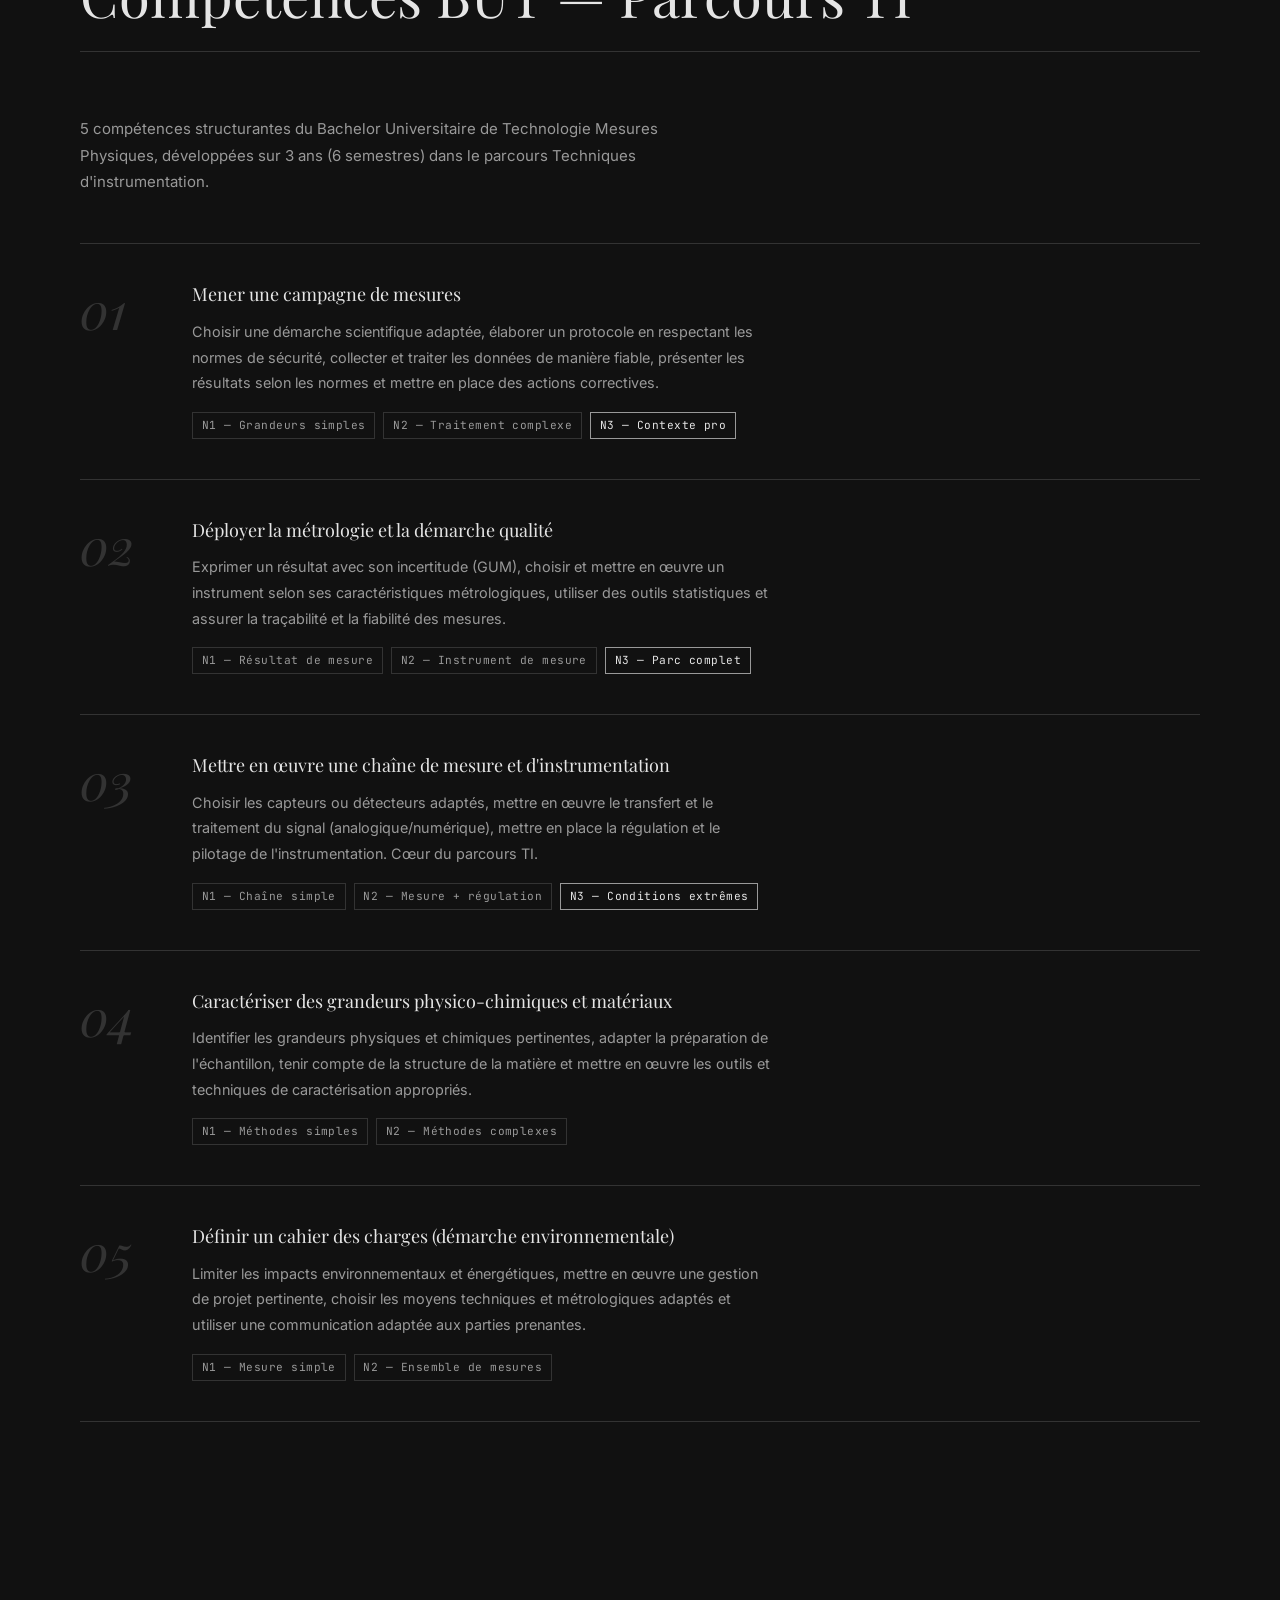
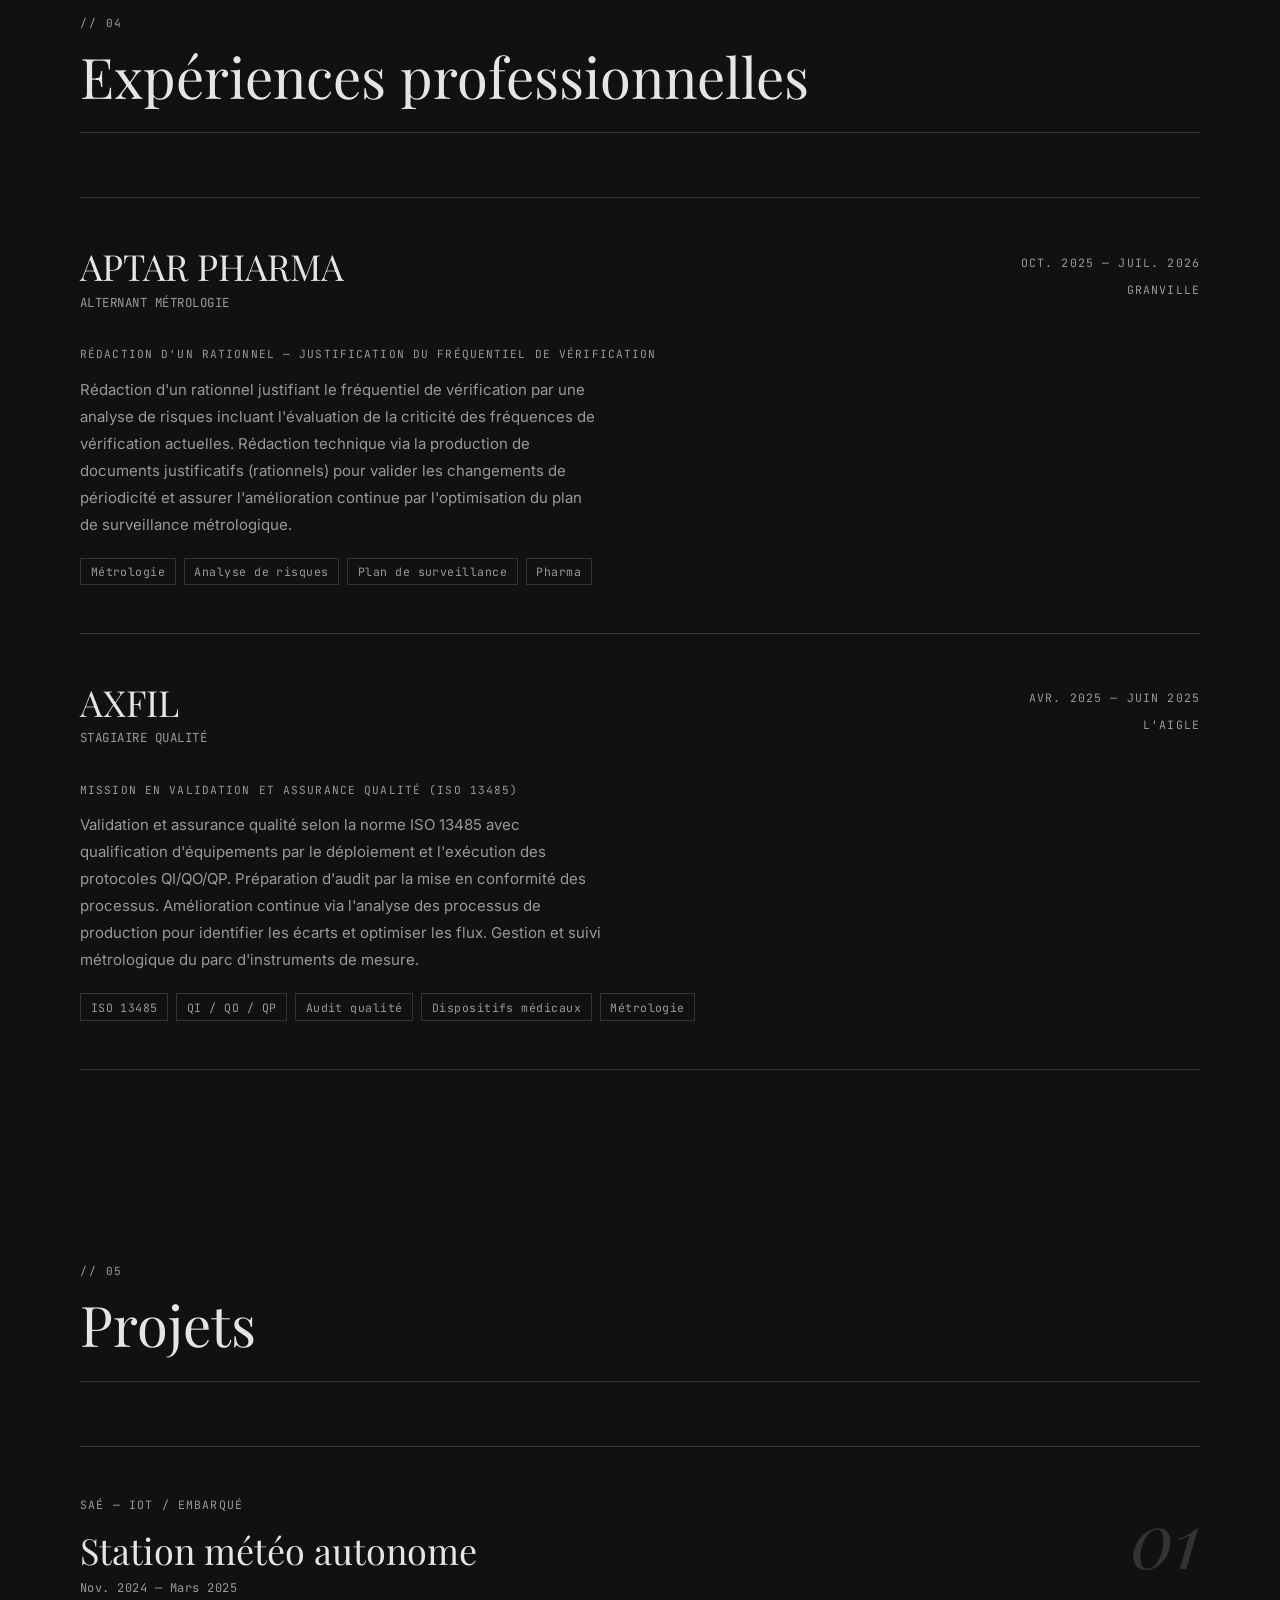
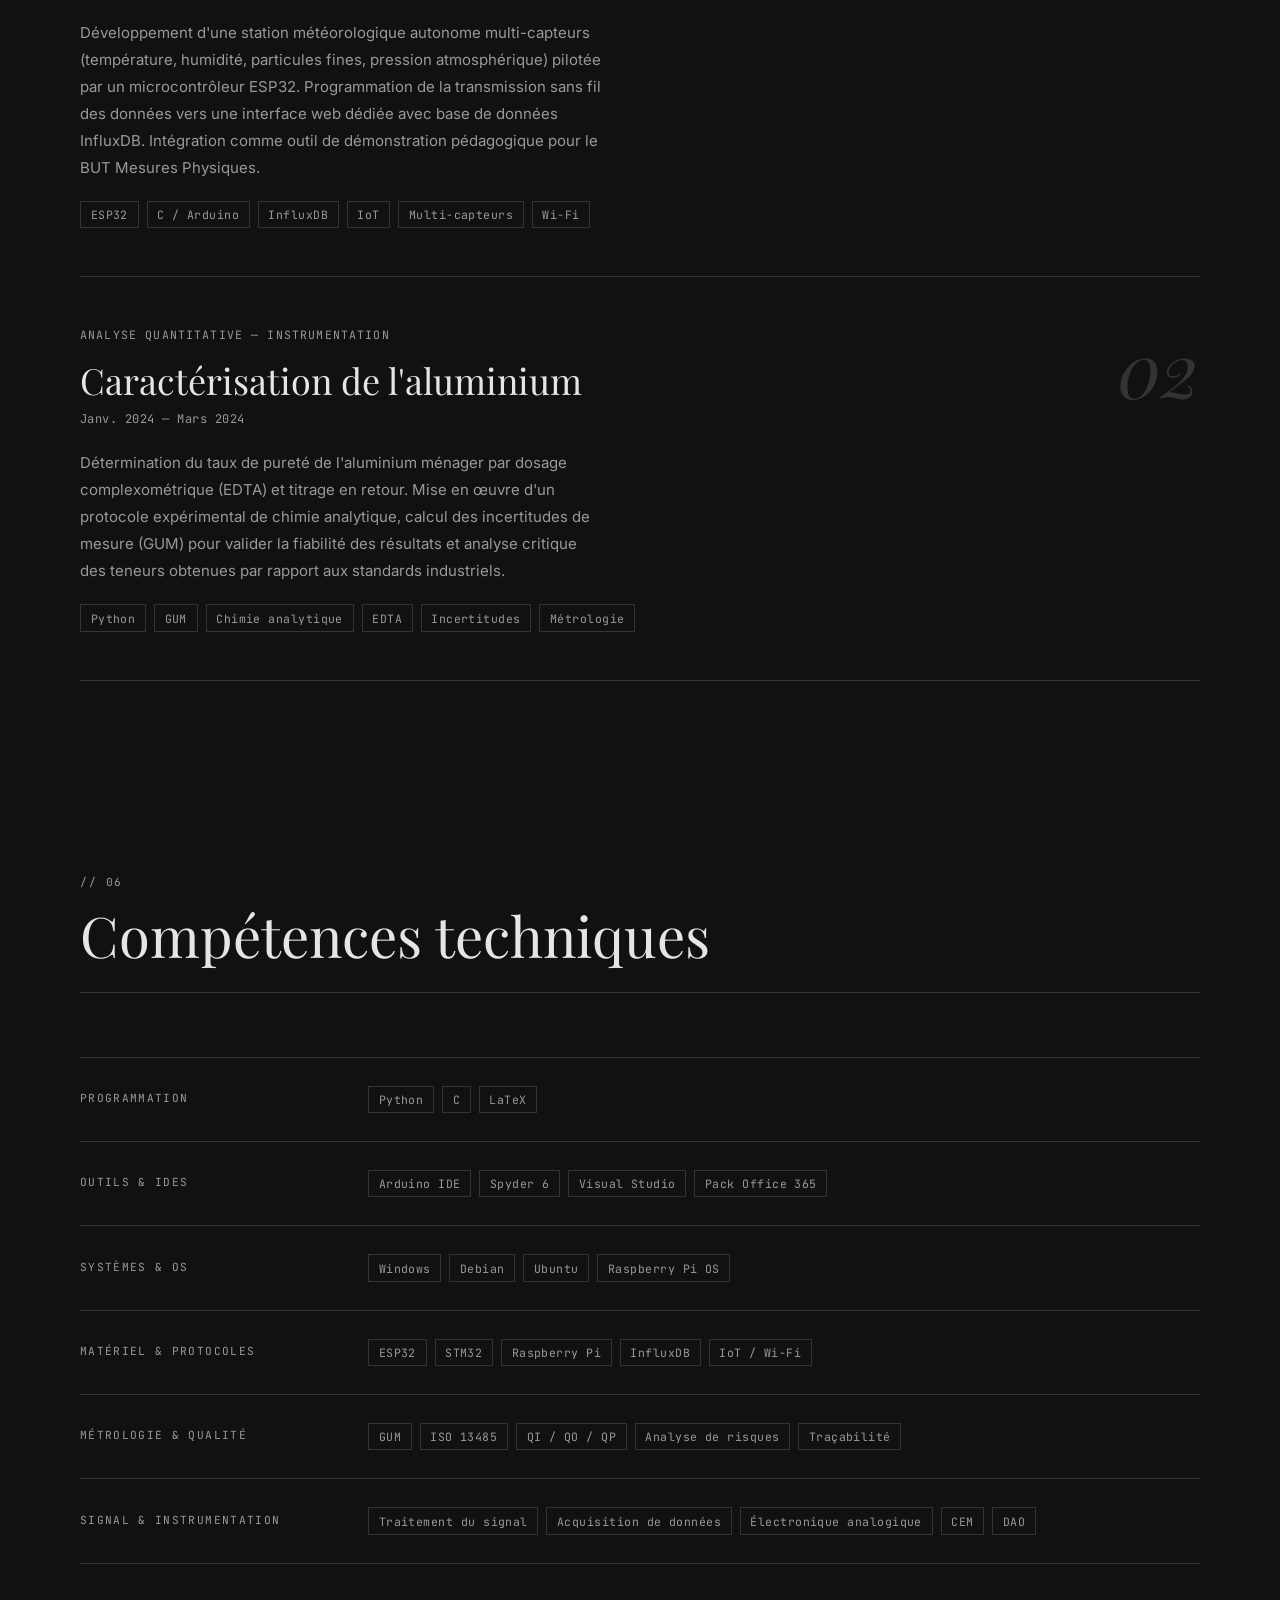
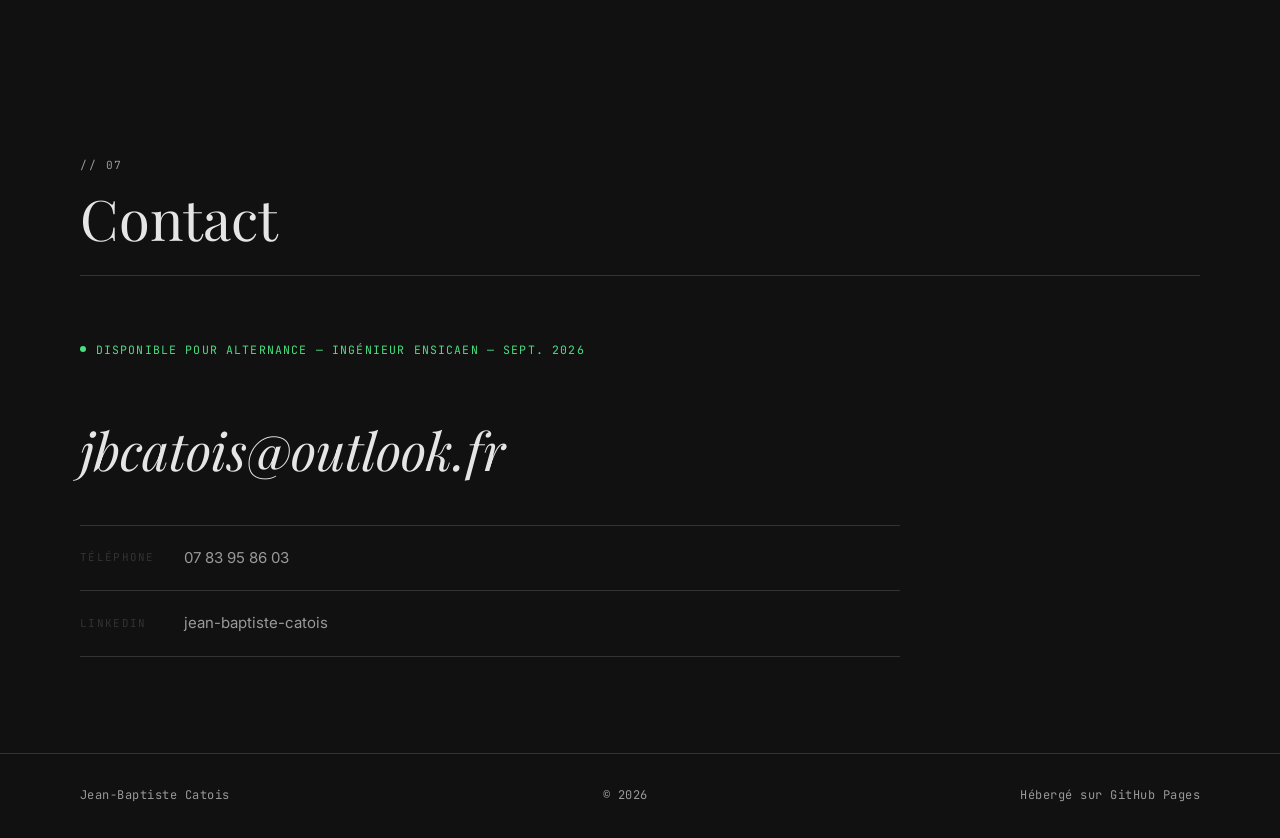
==== commit 9caafec0: "Portfolio imprimable : lien HTML + fix mise en page 2 pages - Bouton pointe vers print/index.html (n" ====
--- a/index.html
+++ b/index.html
@@ -73,7 +73,7 @@
         <div class="hero__ctas">
           <a href="#projects" class="btn-editorial">Voir mes projets →</a>
           <a href="assets/docs/CV_JeanBaptiste_Catois.pdf" class="btn-editorial btn-editorial--ghost" download>Télécharger le CV</a>
-          <a href="assets/docs/Portfolio_JeanBaptiste_Catois.pdf" class="btn-editorial btn-editorial--ghost" download>Télécharger le portfolio</a>
+          <a href="print/index.html" class="btn-editorial btn-editorial--ghost" target="_blank">Portfolio imprimable →</a>
         </div>
       </div>
     </section>
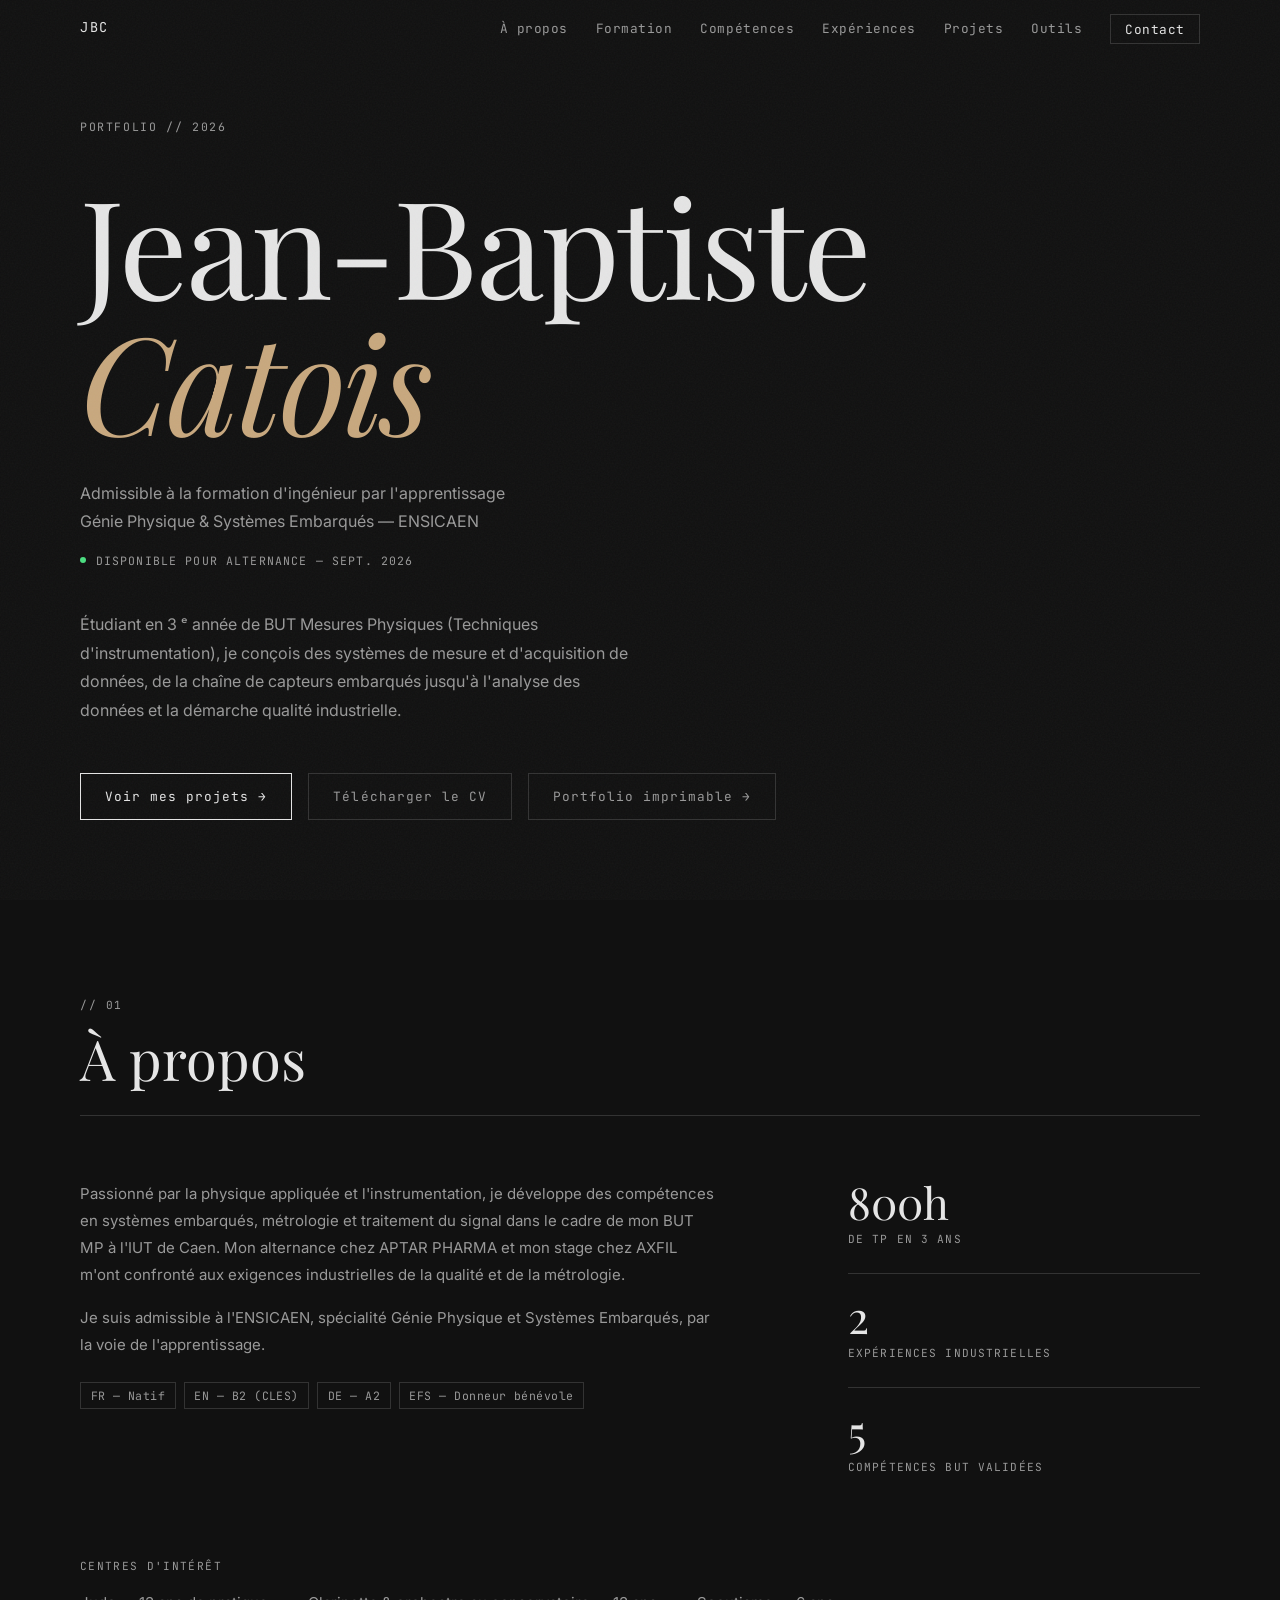
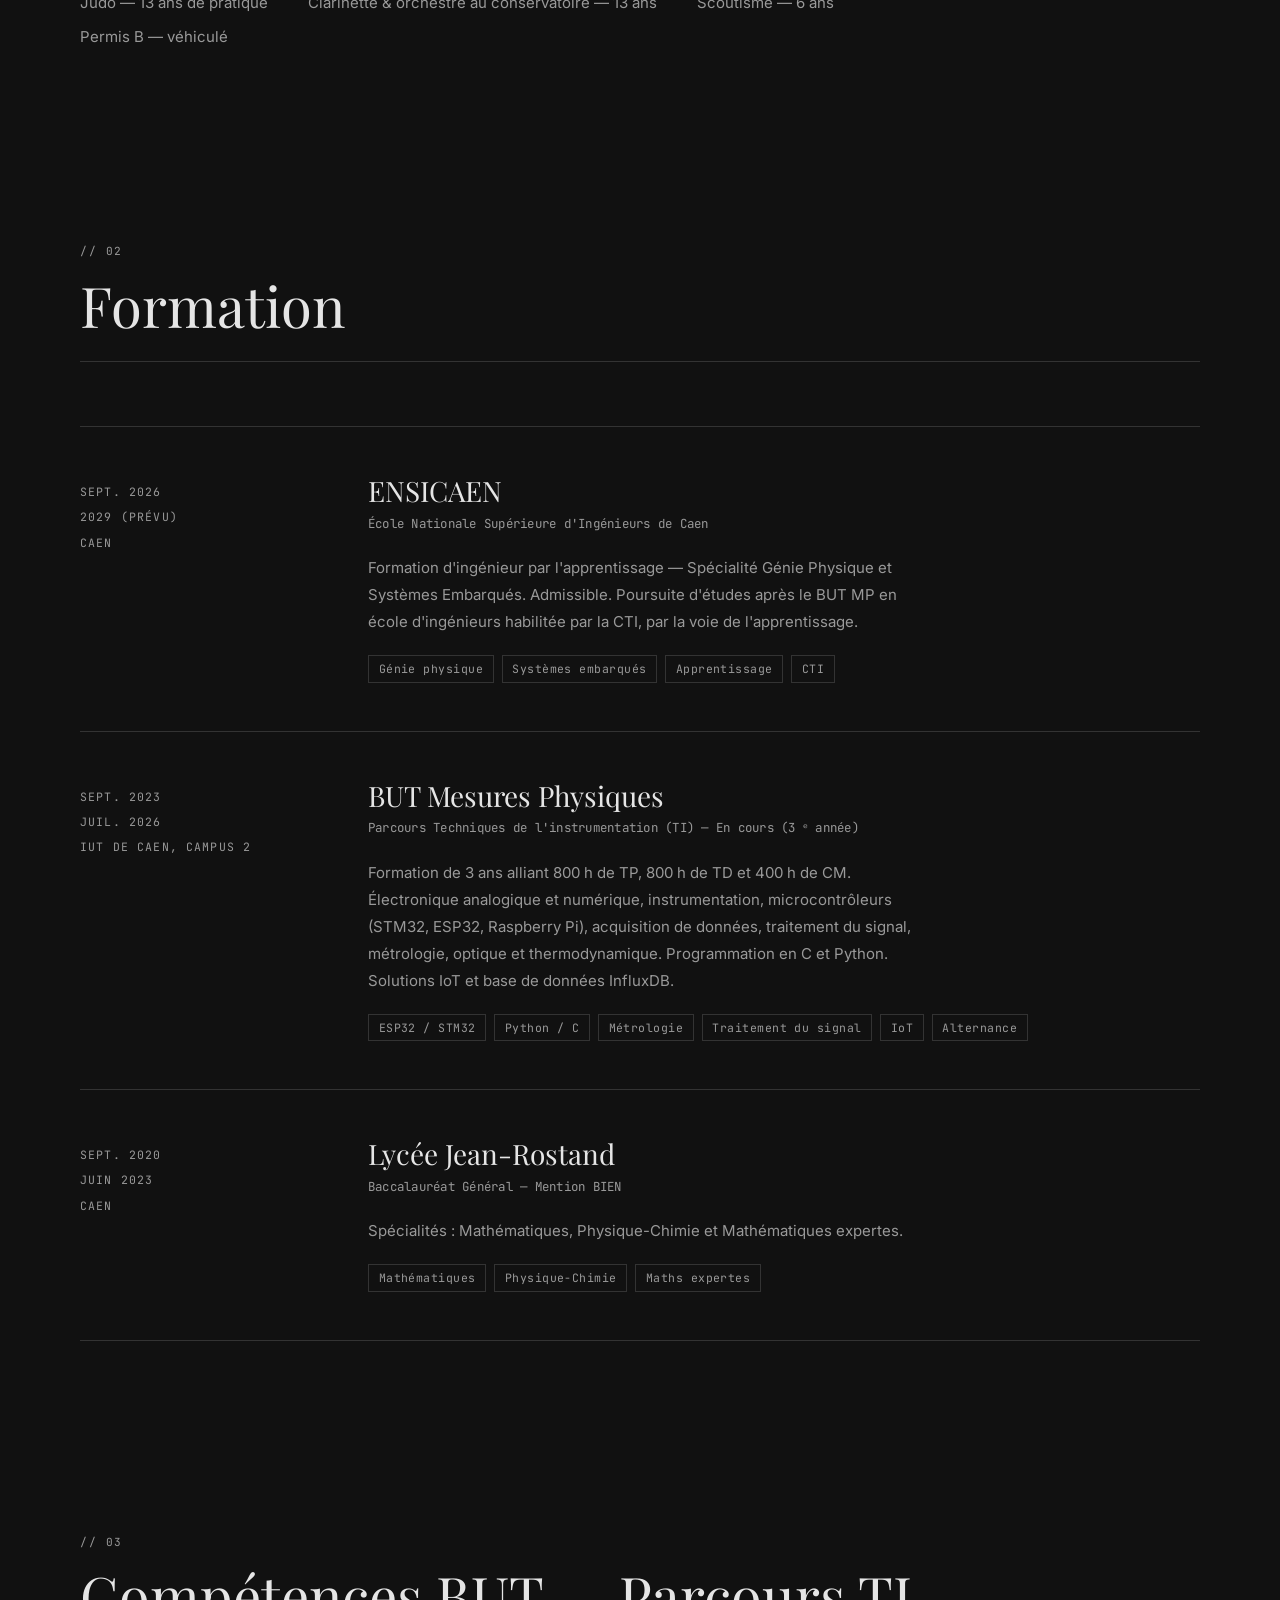
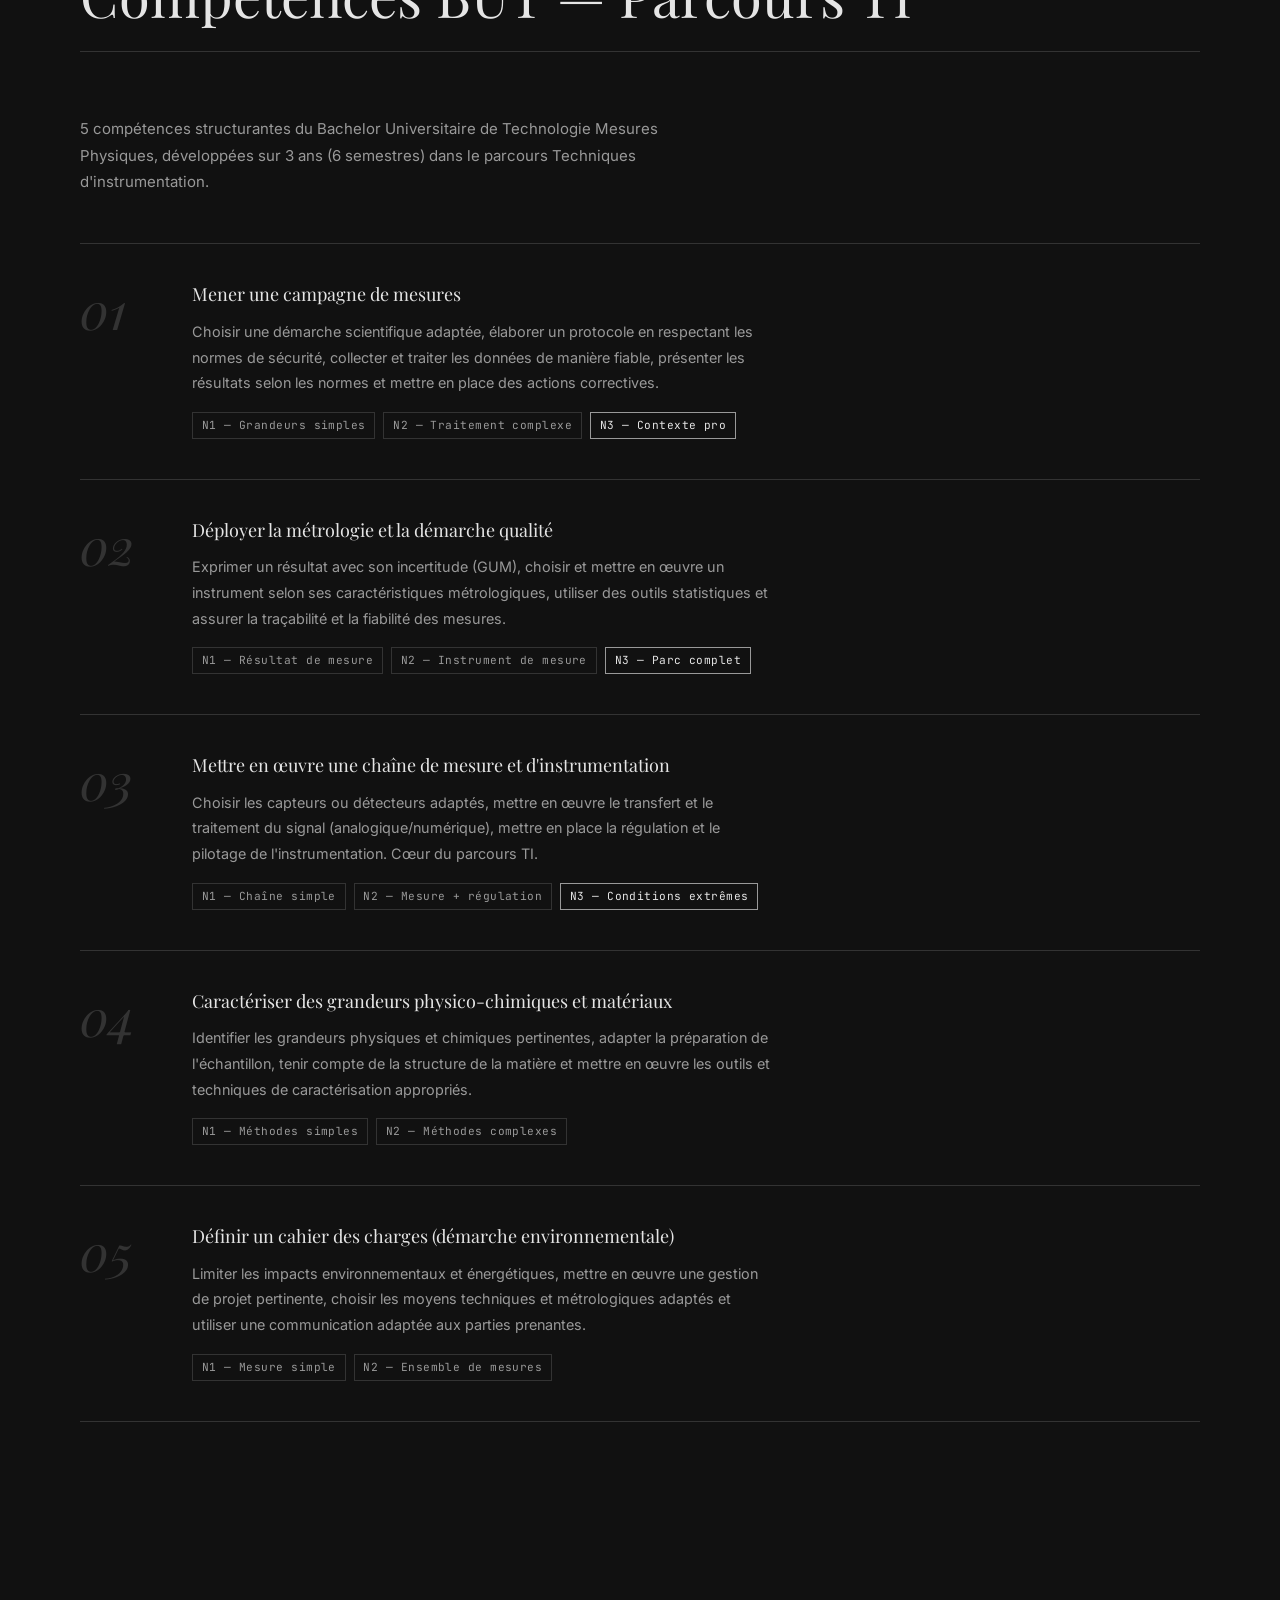
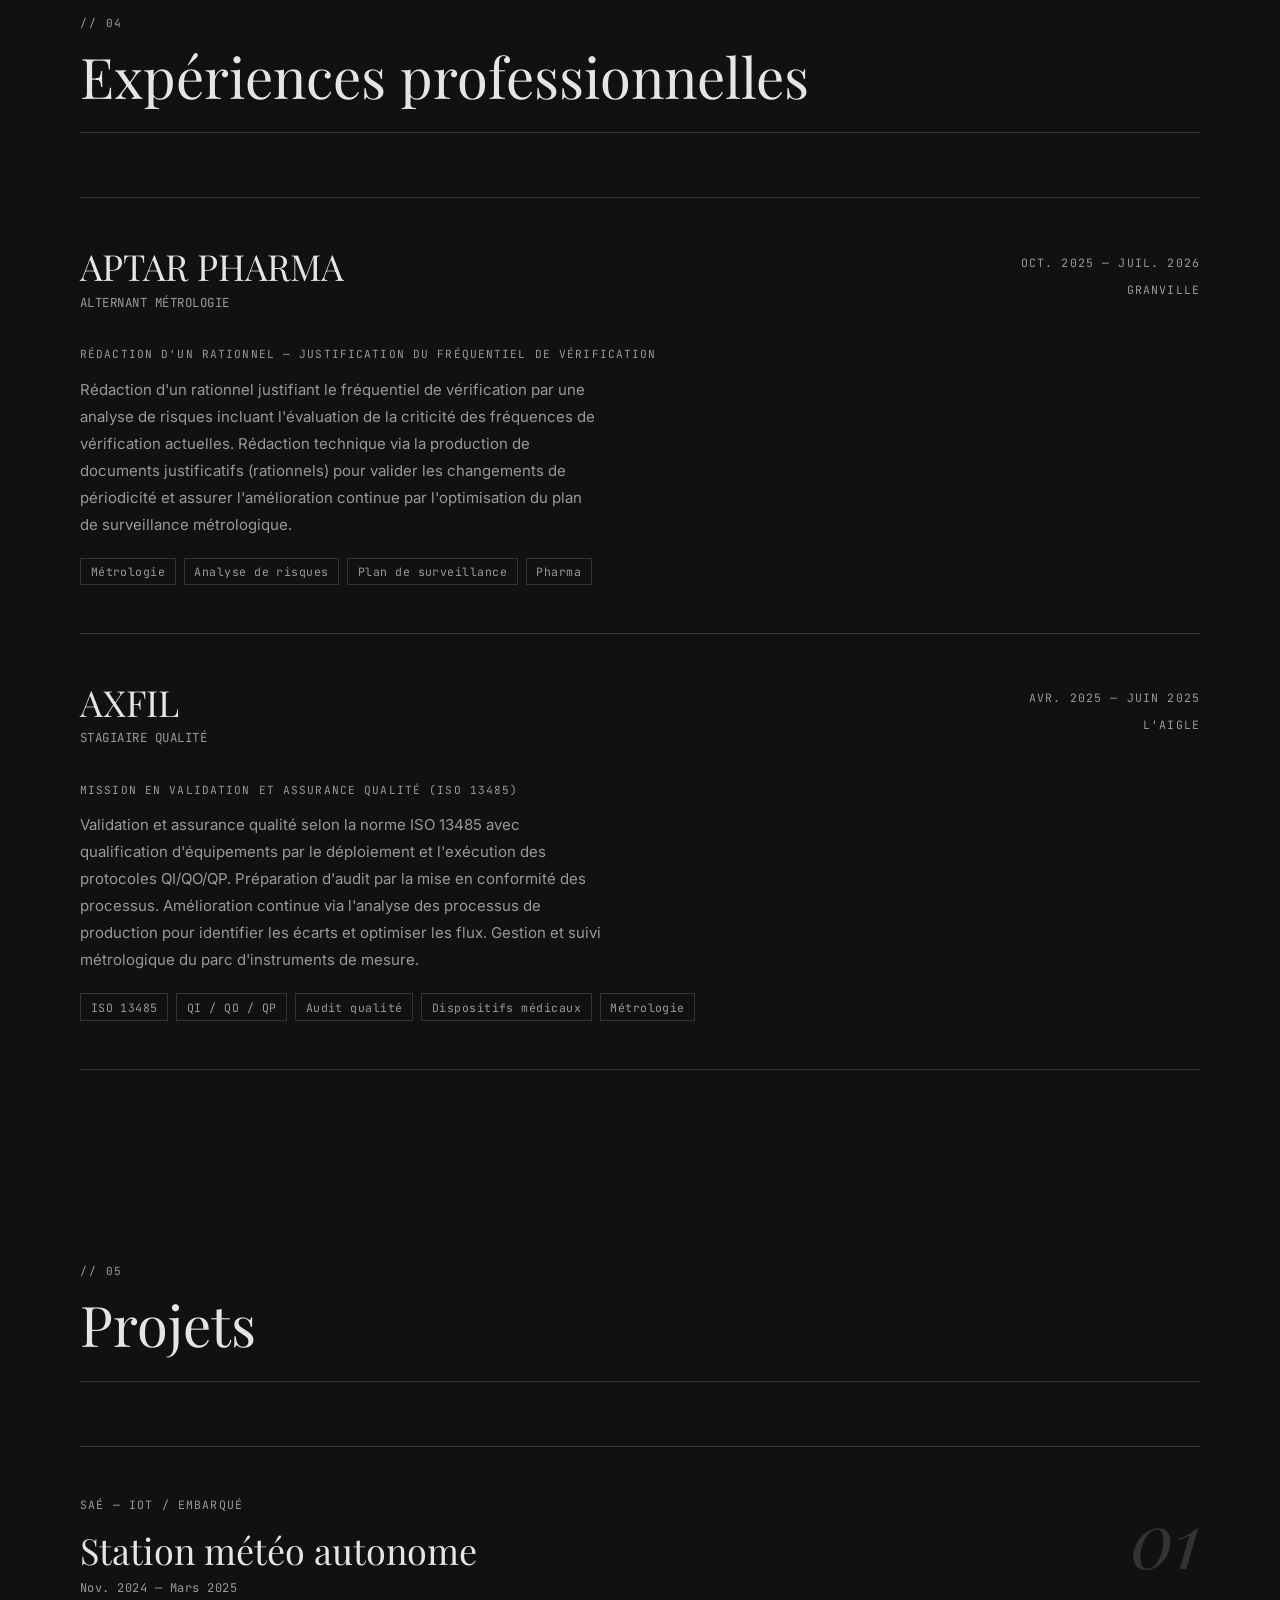
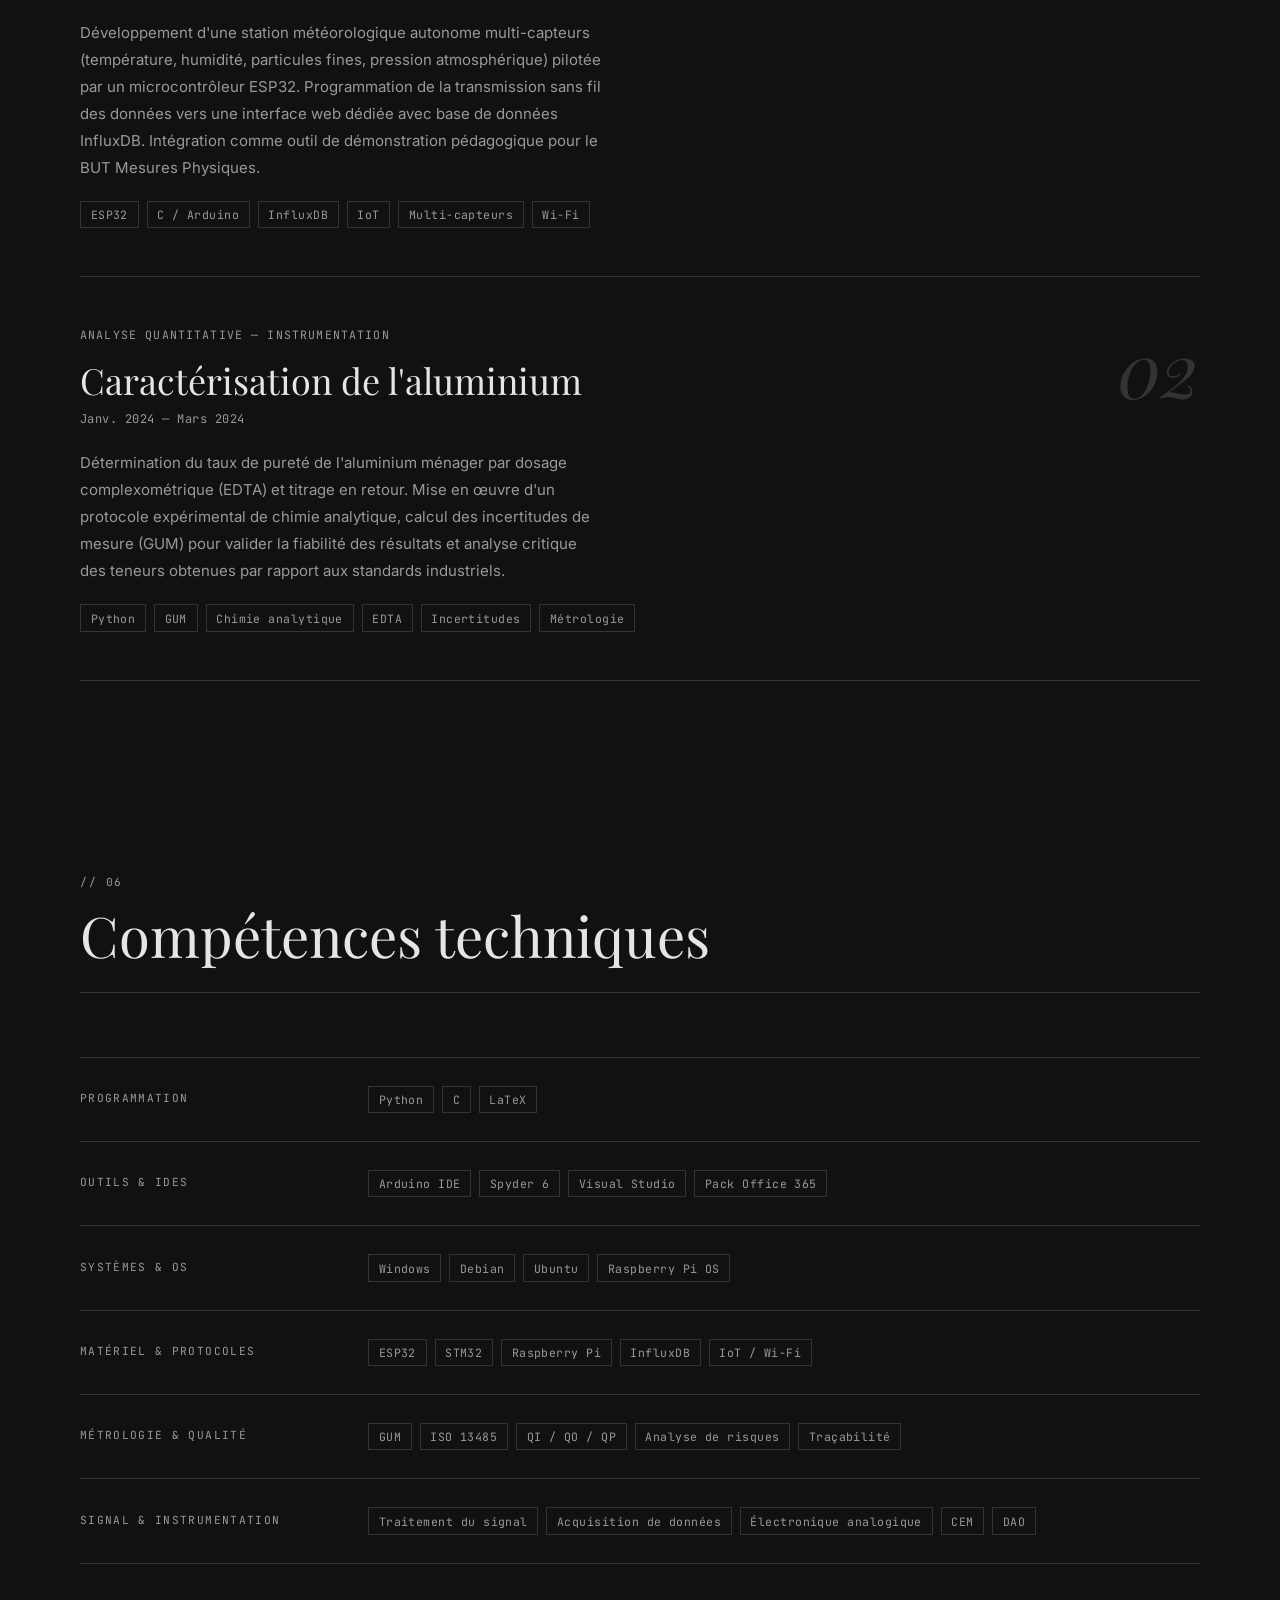
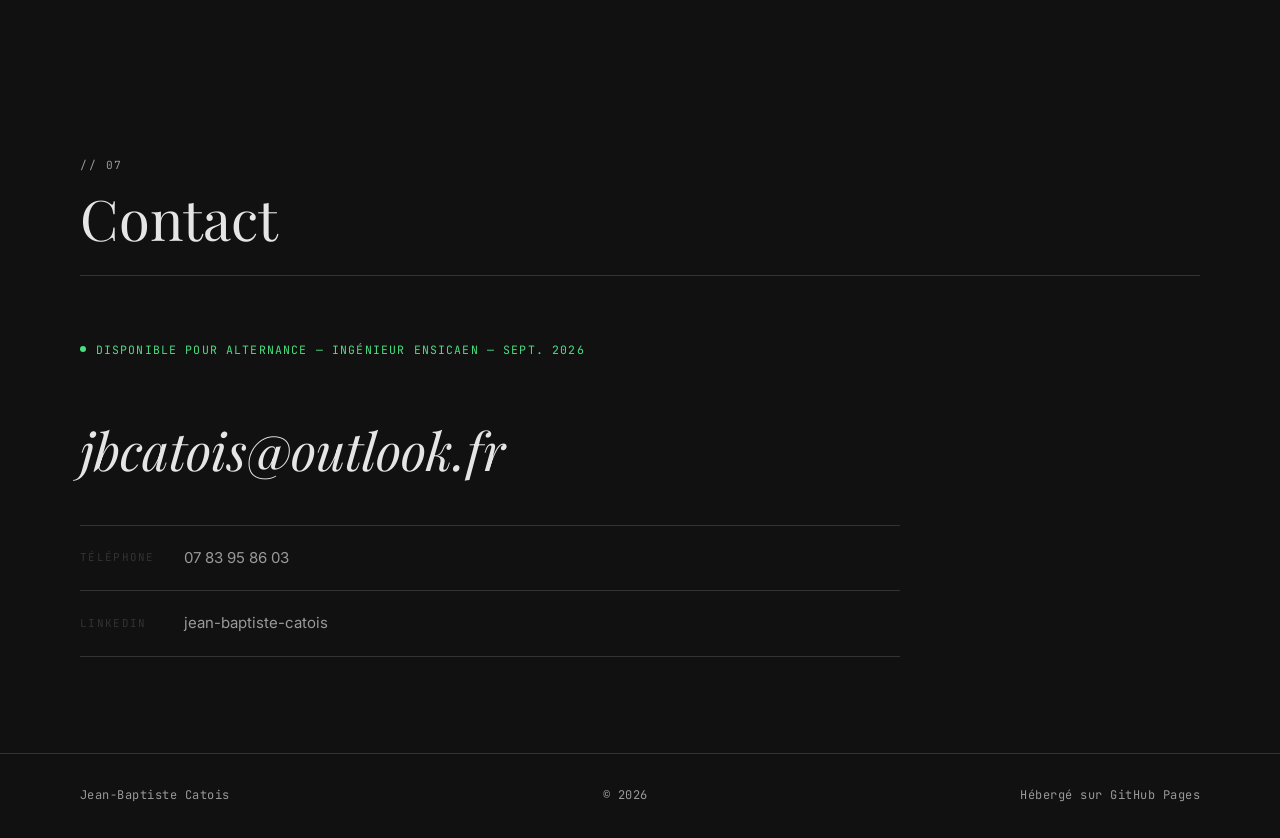
==== commit 6199a7f8: "Mise à jour statut ENSICAEN : présélectionné → admissible Co-Authored-By: Claude Sonnet 4.6 <noreply" ====
--- a/index.html
+++ b/index.html
@@ -5,11 +5,11 @@
   <meta name="viewport" content="width=device-width, initial-scale=1.0">
   <meta name="google-site-verification" content="0RxR6Gmbhf_eLDJZnVxS9Co10P2vwjUZ2qz_Haa2tqs">
   <title>Jean-Baptiste Catois — Portfolio</title>
-  <meta name="description" content="Portfolio de Jean-Baptiste Catois, étudiant en BUT Mesures Physiques (Techniques d'instrumentation) à l'IUT de Caen, présélectionné à l'ENSICAEN en Génie Physique et Systèmes Embarqués.">
+  <meta name="description" content="Portfolio de Jean-Baptiste Catois, étudiant en BUT Mesures Physiques (Techniques d'instrumentation) à l'IUT de Caen, admissible à l'ENSICAEN en Génie Physique et Systèmes Embarqués.">
 
   <!-- Open Graph -->
   <meta property="og:title" content="Jean-Baptiste Catois — Portfolio">
-  <meta property="og:description" content="Étudiant en BUT Mesures Physiques, spécialité Techniques d'instrumentation. Métrologie, systèmes embarqués, IoT. Présélectionné alternance ENSICAEN.">
+  <meta property="og:description" content="Étudiant en BUT Mesures Physiques, spécialité Techniques d'instrumentation. Métrologie, systèmes embarqués, IoT. Admissible alternance ENSICAEN.">
   <meta property="og:type" content="website">
   <meta property="og:locale" content="fr_FR">
 
@@ -59,7 +59,7 @@
         <p class="hero__eyebrow">Portfolio // 2026</p>
         <h1 class="hero__name">Jean-Baptiste<br><em>Catois</em></h1>
         <p class="hero__role">
-          Présélectionné à la formation d'ingénieur par l'apprentissage<br>
+          Admissible à la formation d'ingénieur par l'apprentissage<br>
           Génie Physique &amp; Systèmes Embarqués — ENSICAEN
         </p>
         <p class="hero__status">
@@ -96,7 +96,7 @@
               aux exigences industrielles de la qualité et de la métrologie.
             </p>
             <p>
-              Je suis présélectionné à l'ENSICAEN, spécialité
+              Je suis admissible à l'ENSICAEN, spécialité
               Génie Physique et Systèmes Embarqués, par la voie de l'apprentissage.
             </p>
             <div class="about__lang-tags">
@@ -156,7 +156,7 @@
               <p class="edu-subtitle">École Nationale Supérieure d'Ingénieurs de Caen</p>
               <p class="edu-desc">
                 Formation d'ingénieur par l'apprentissage — Spécialité Génie Physique et Systèmes Embarqués.
-                Présélectionné. Poursuite d'études après le BUT MP en école d'ingénieurs habilitée par la CTI,
+                Admissible. Poursuite d'études après le BUT MP en école d'ingénieurs habilitée par la CTI,
                 par la voie de l'apprentissage.
               </p>
               <div class="tags">
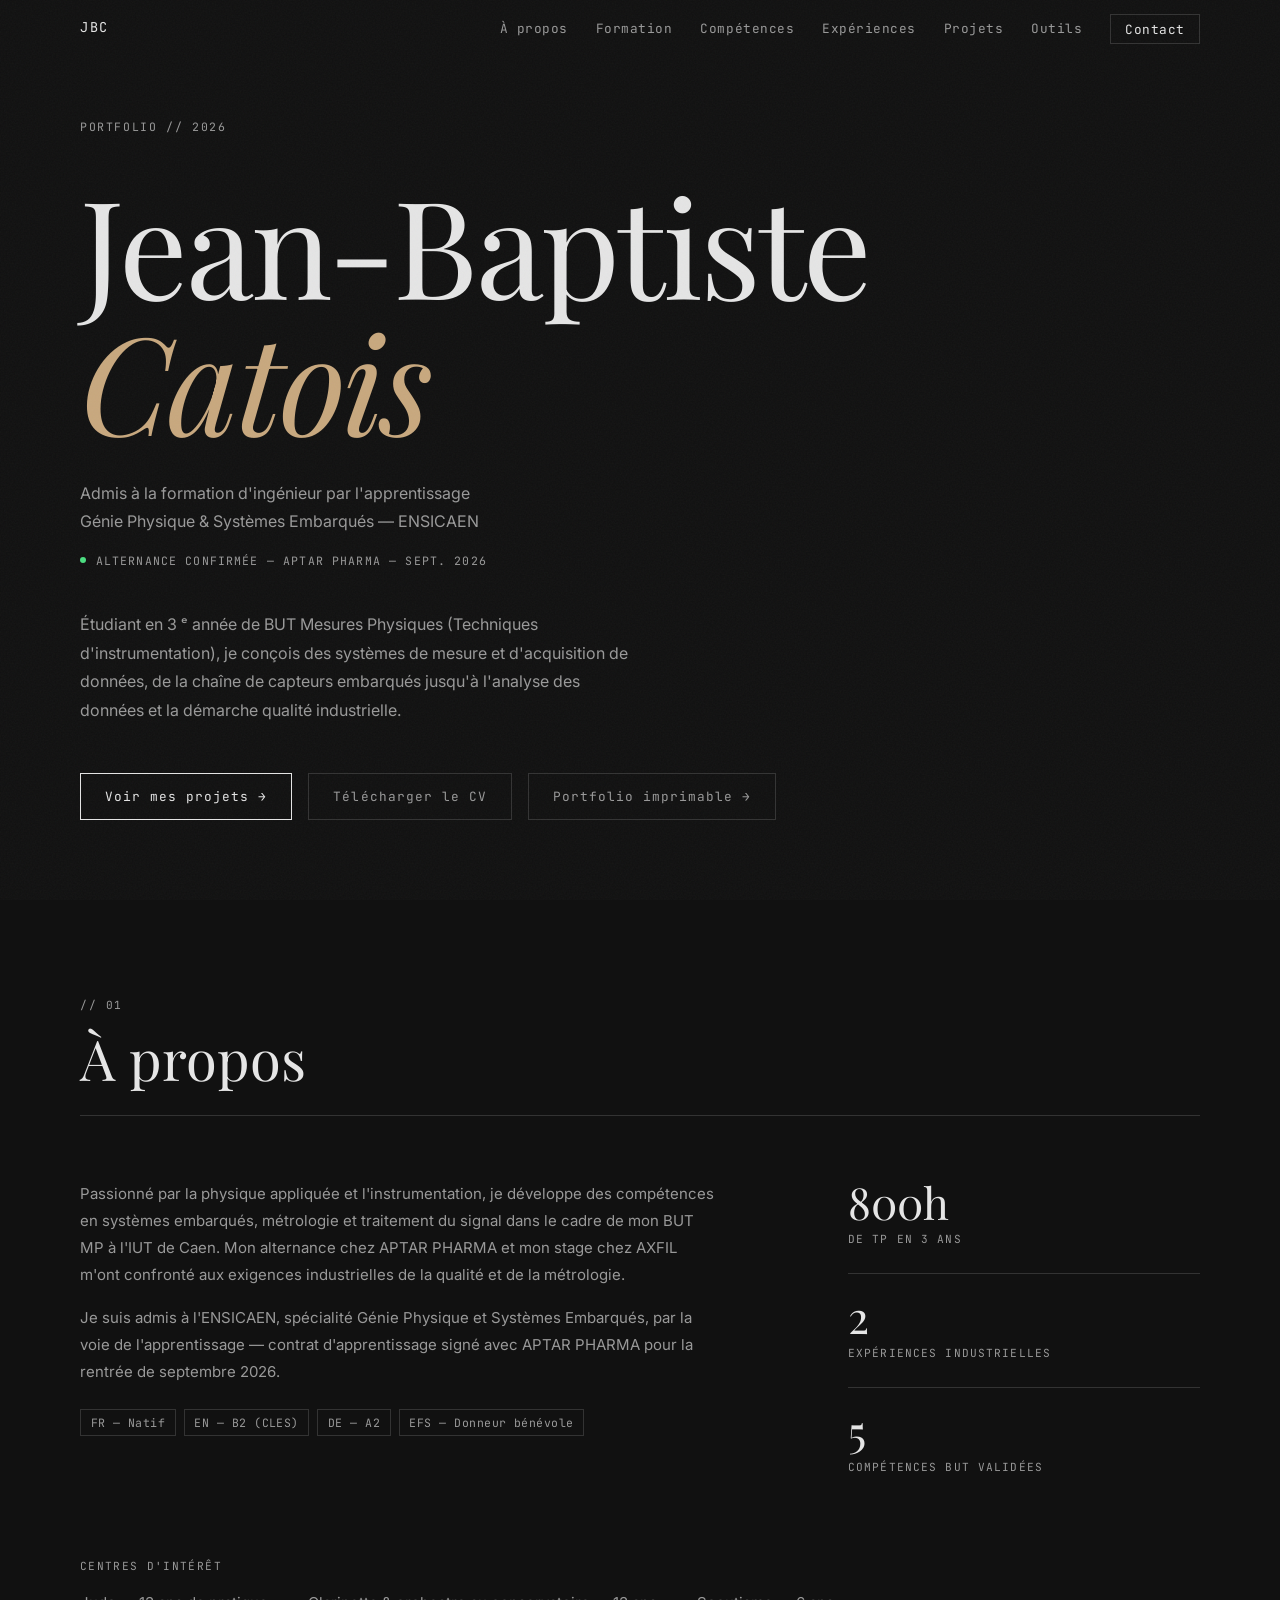
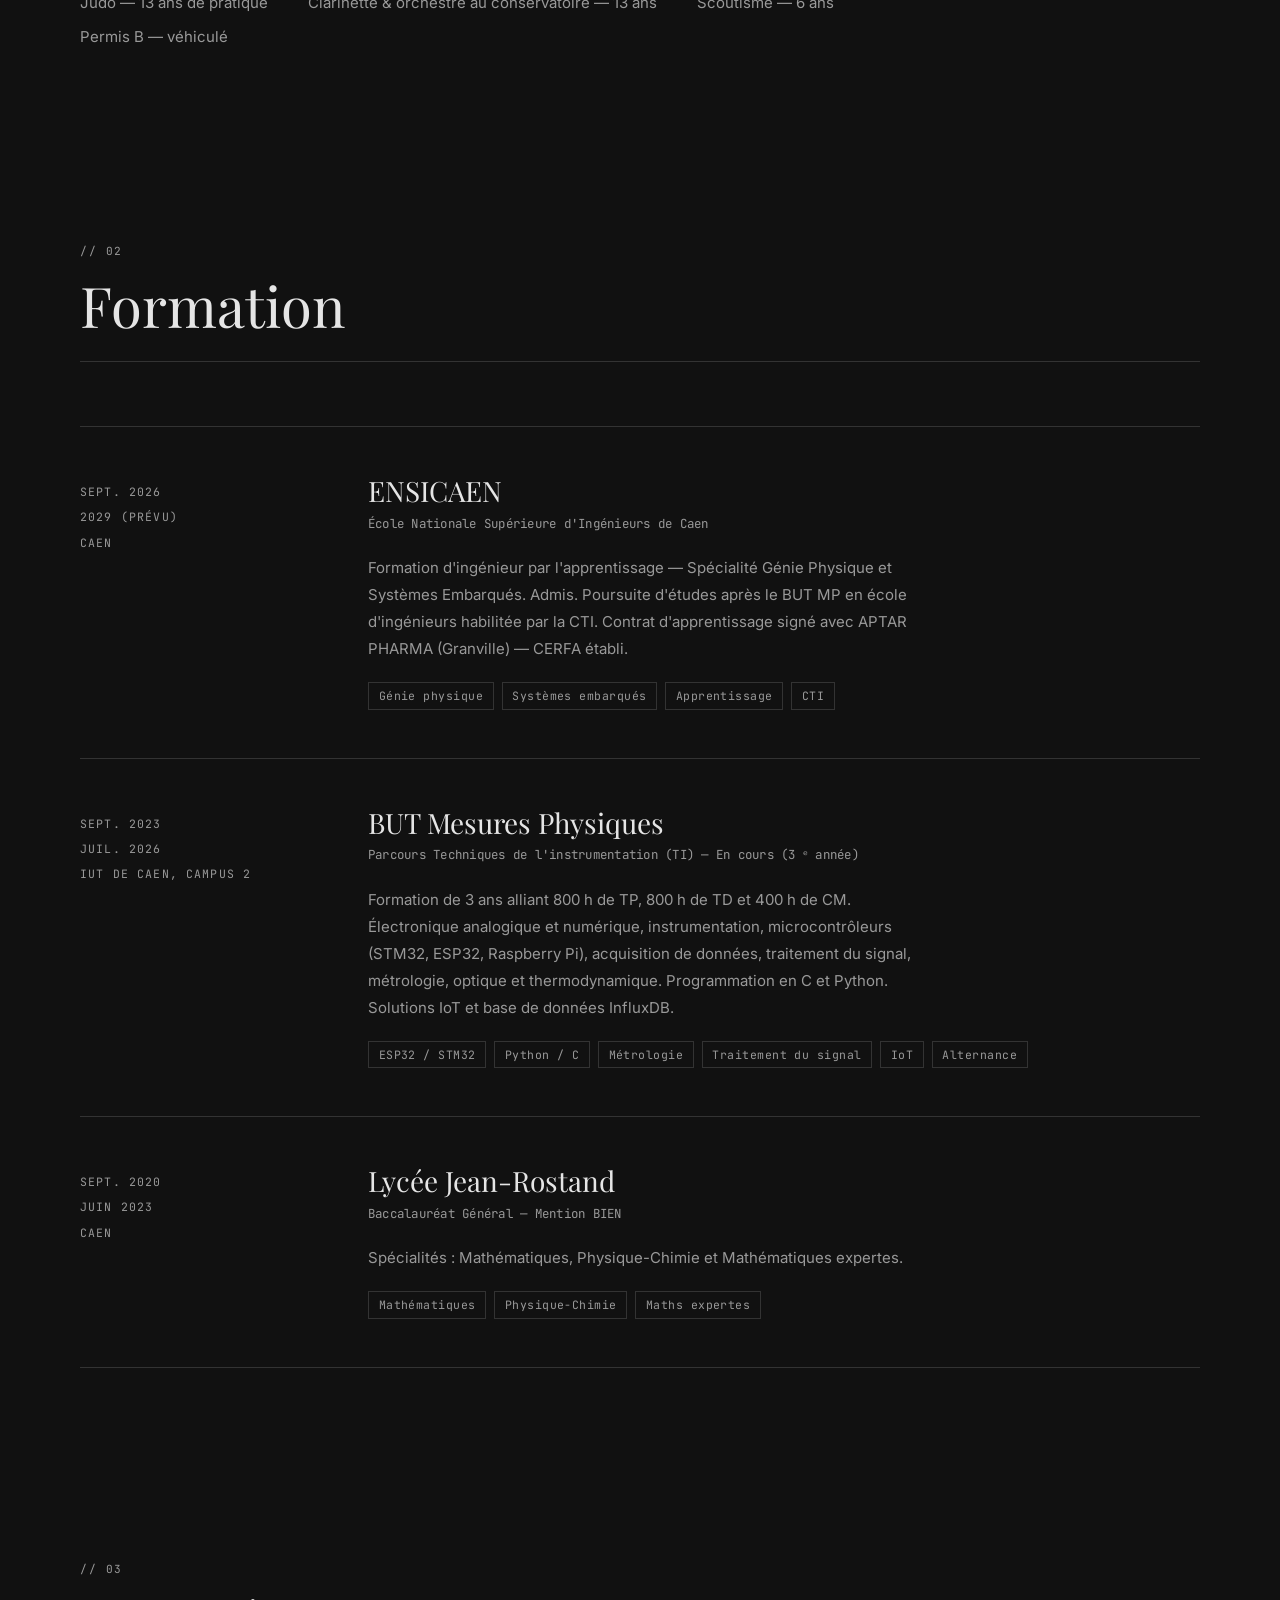
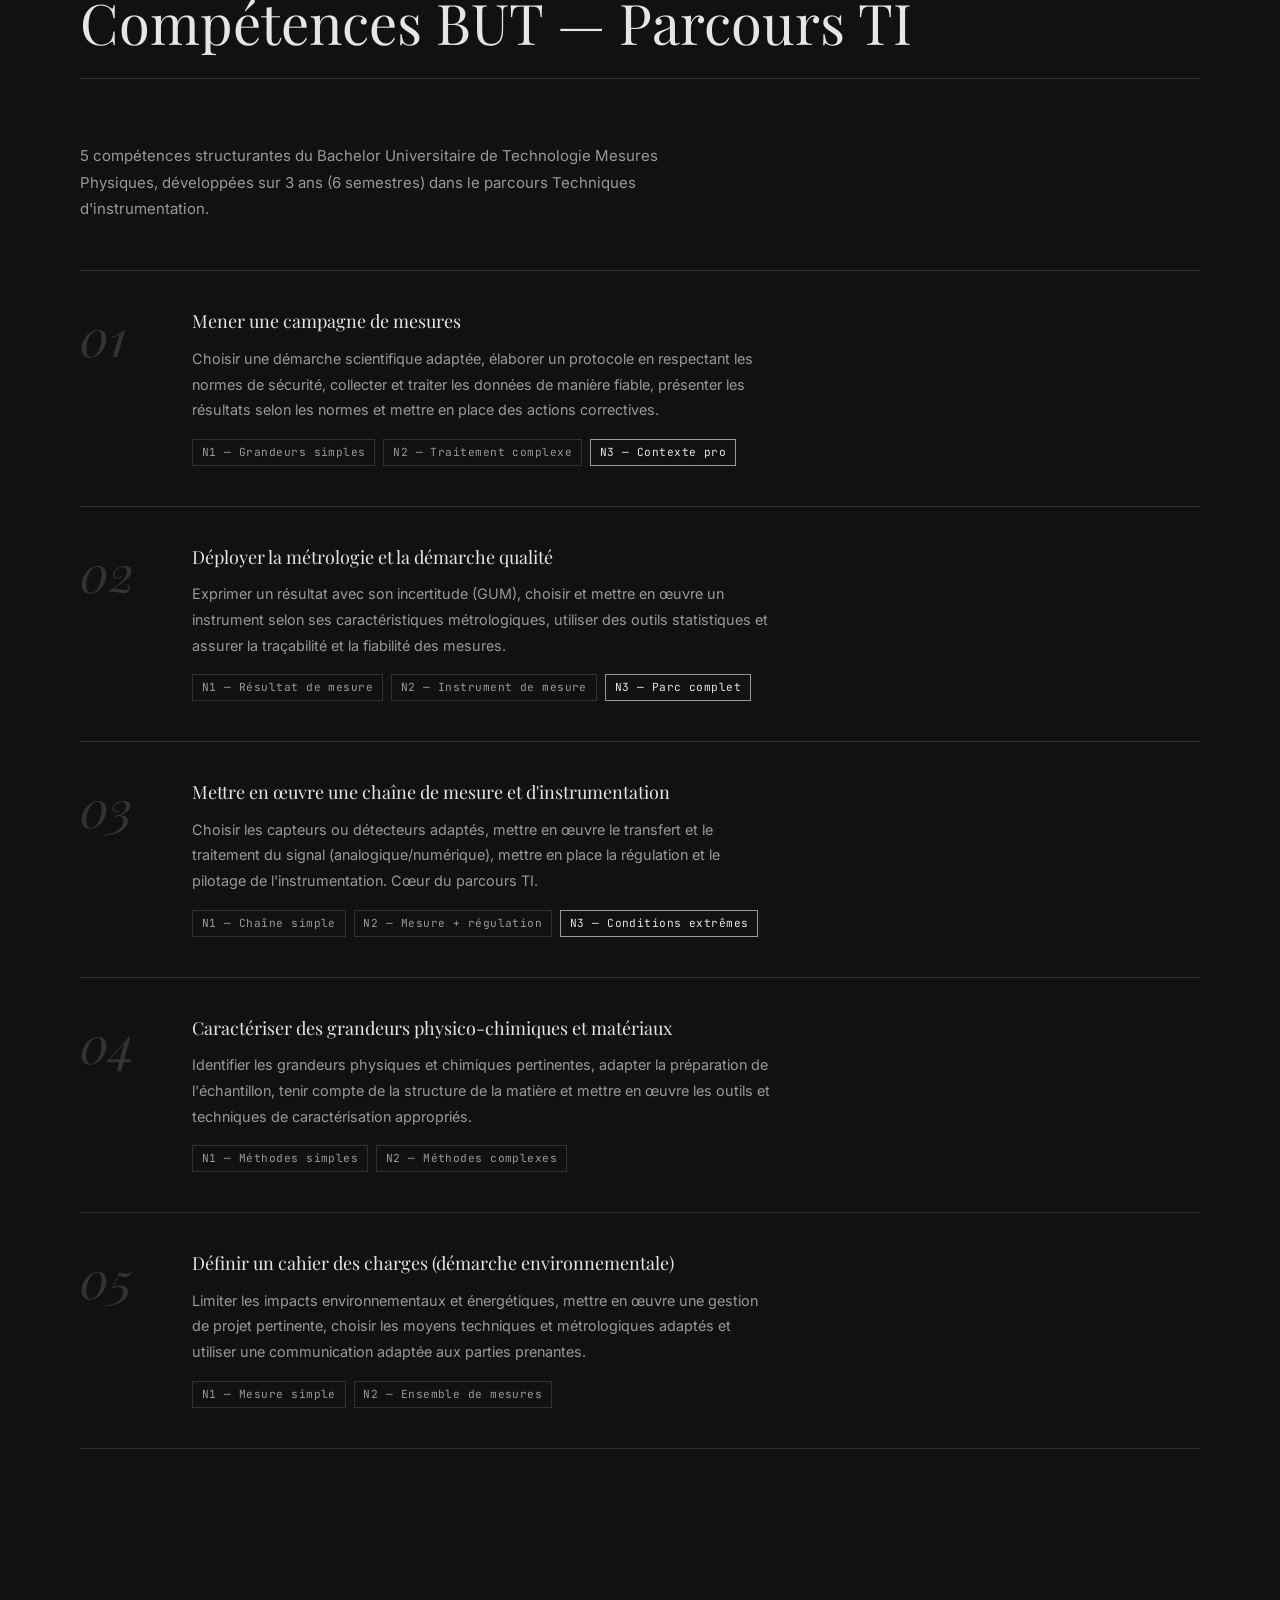
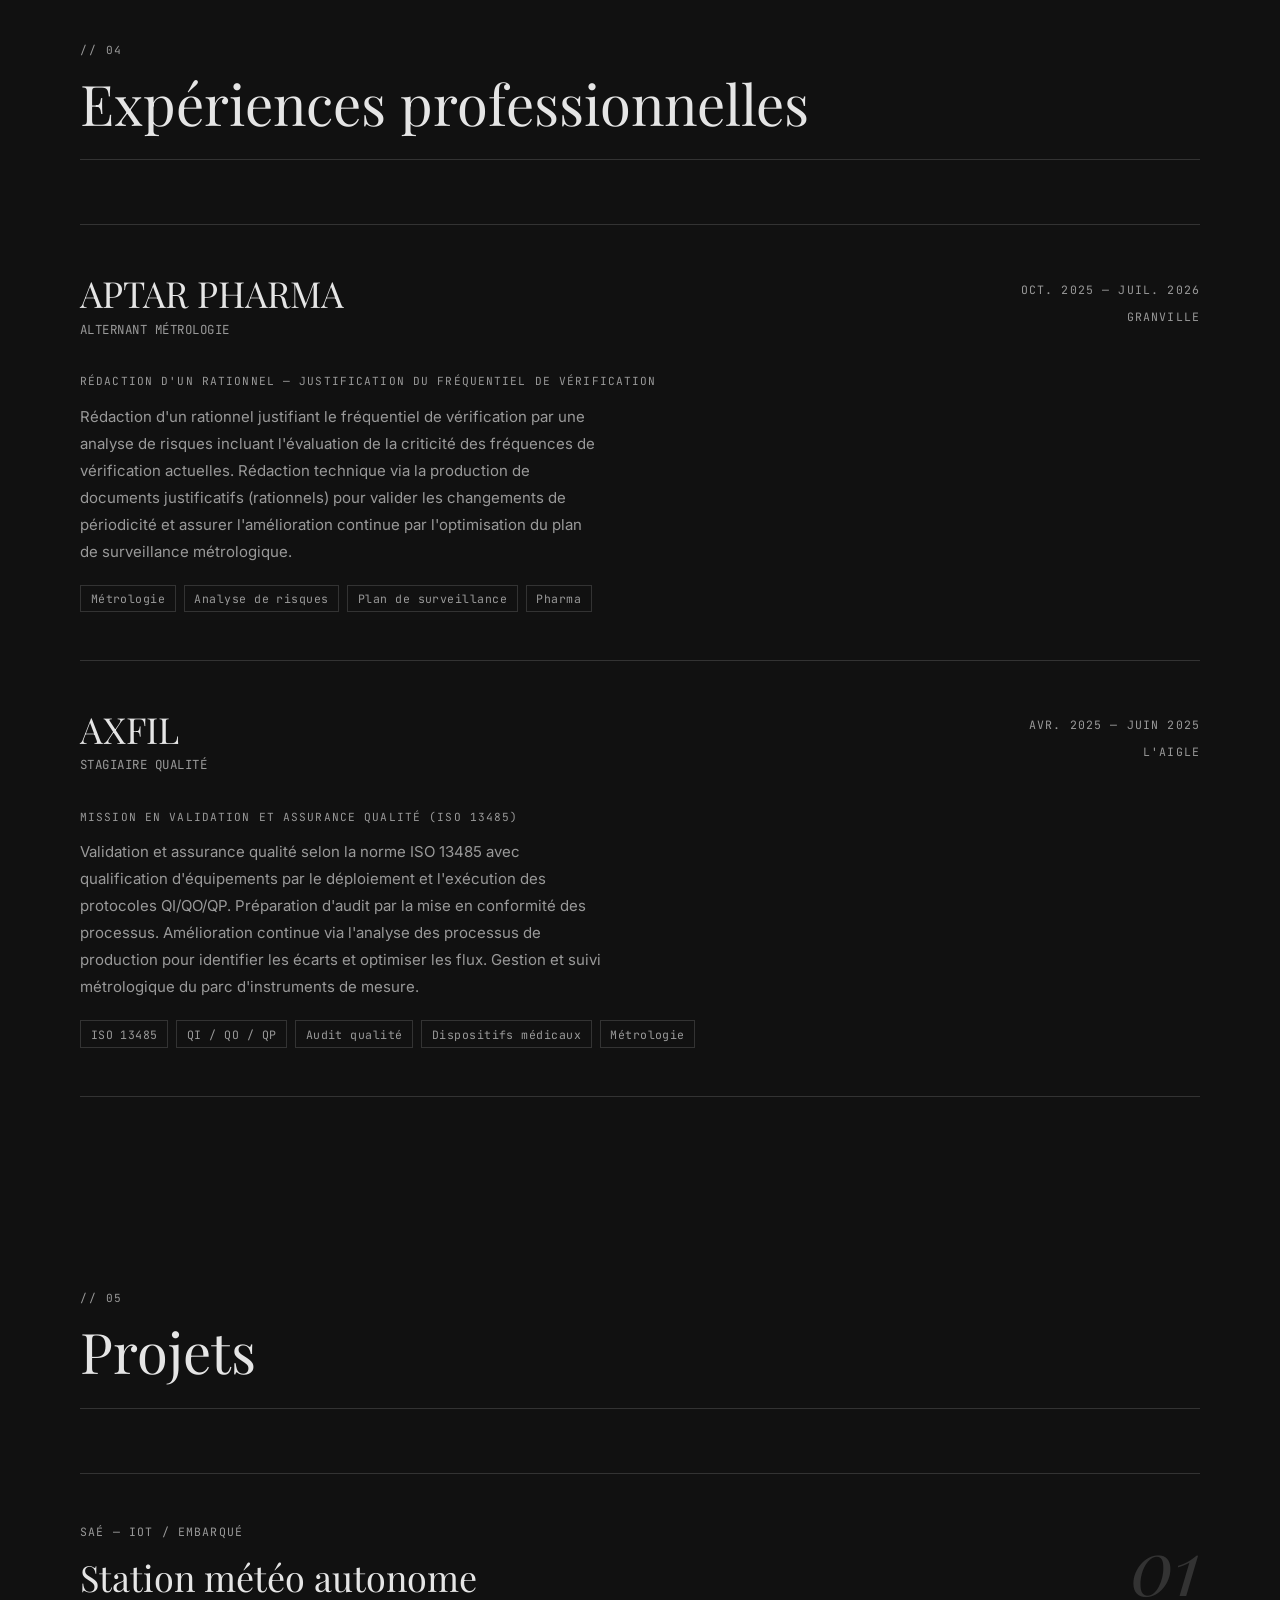
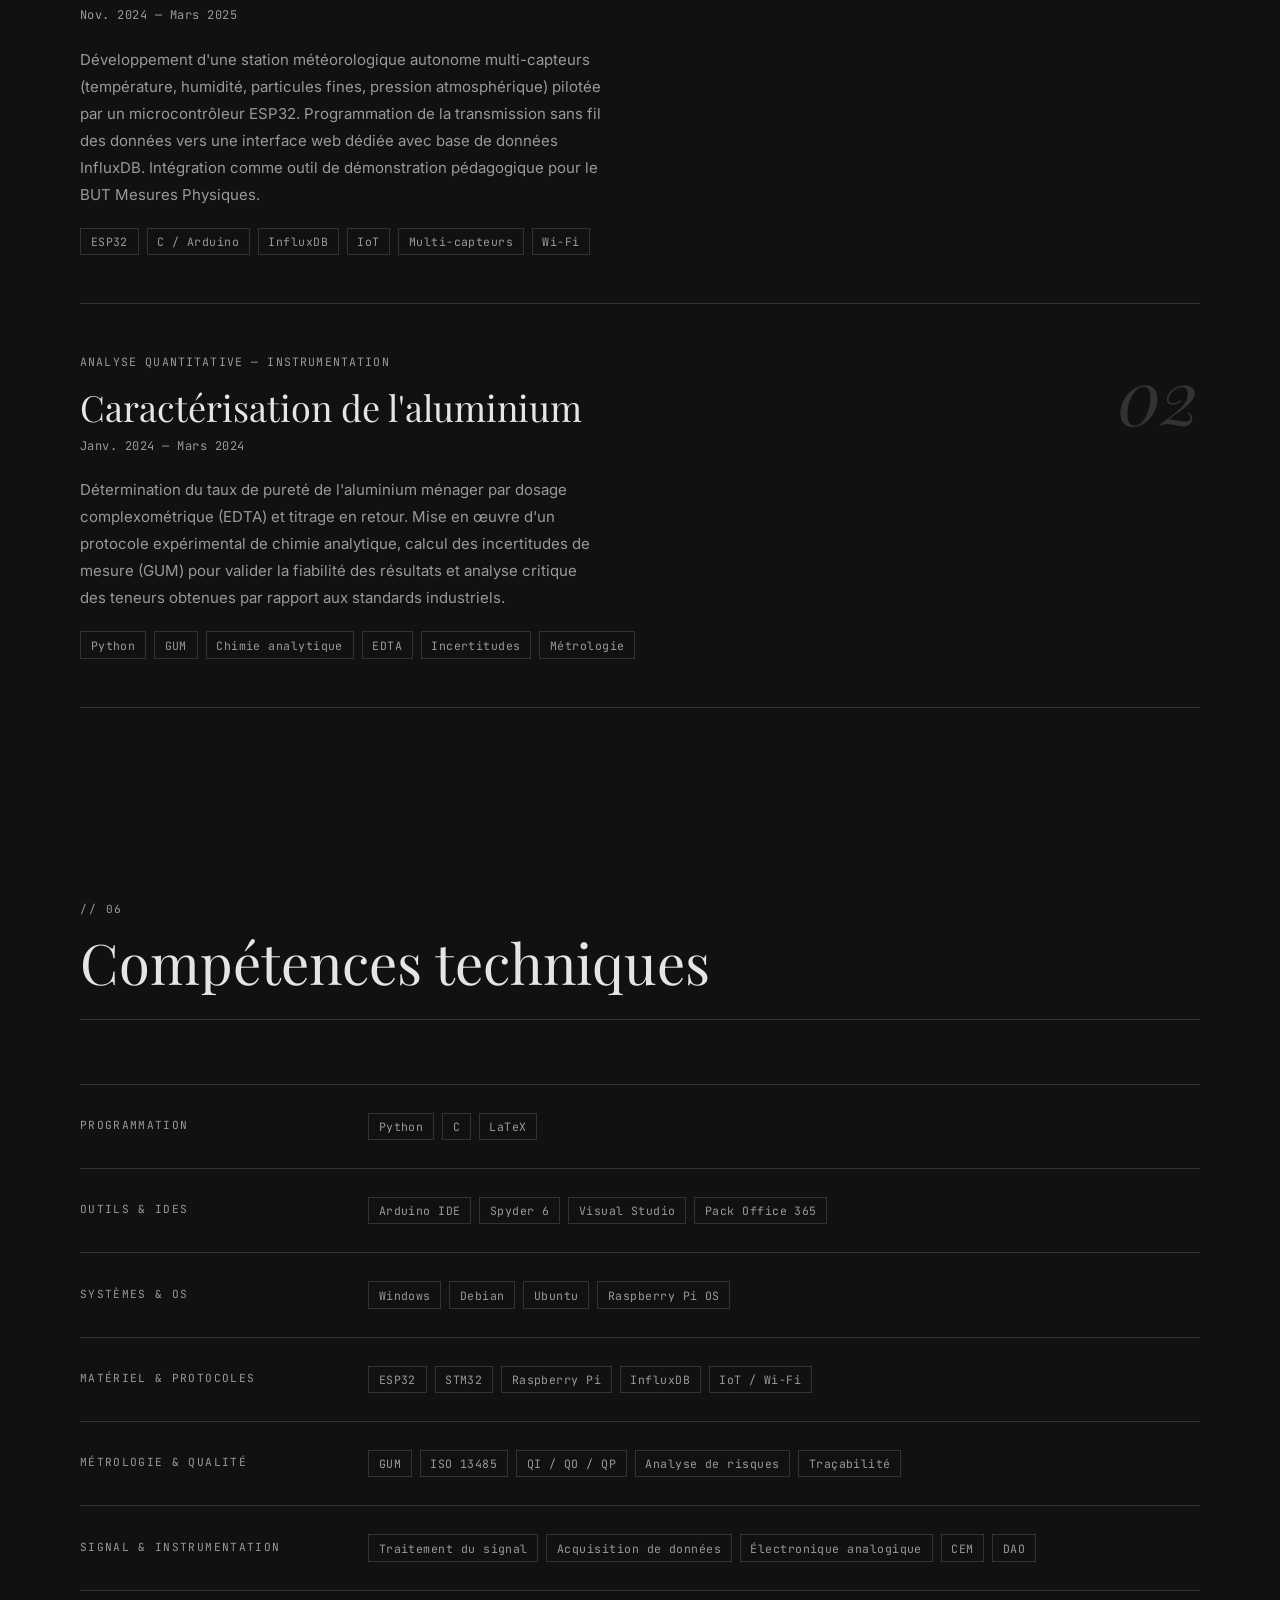
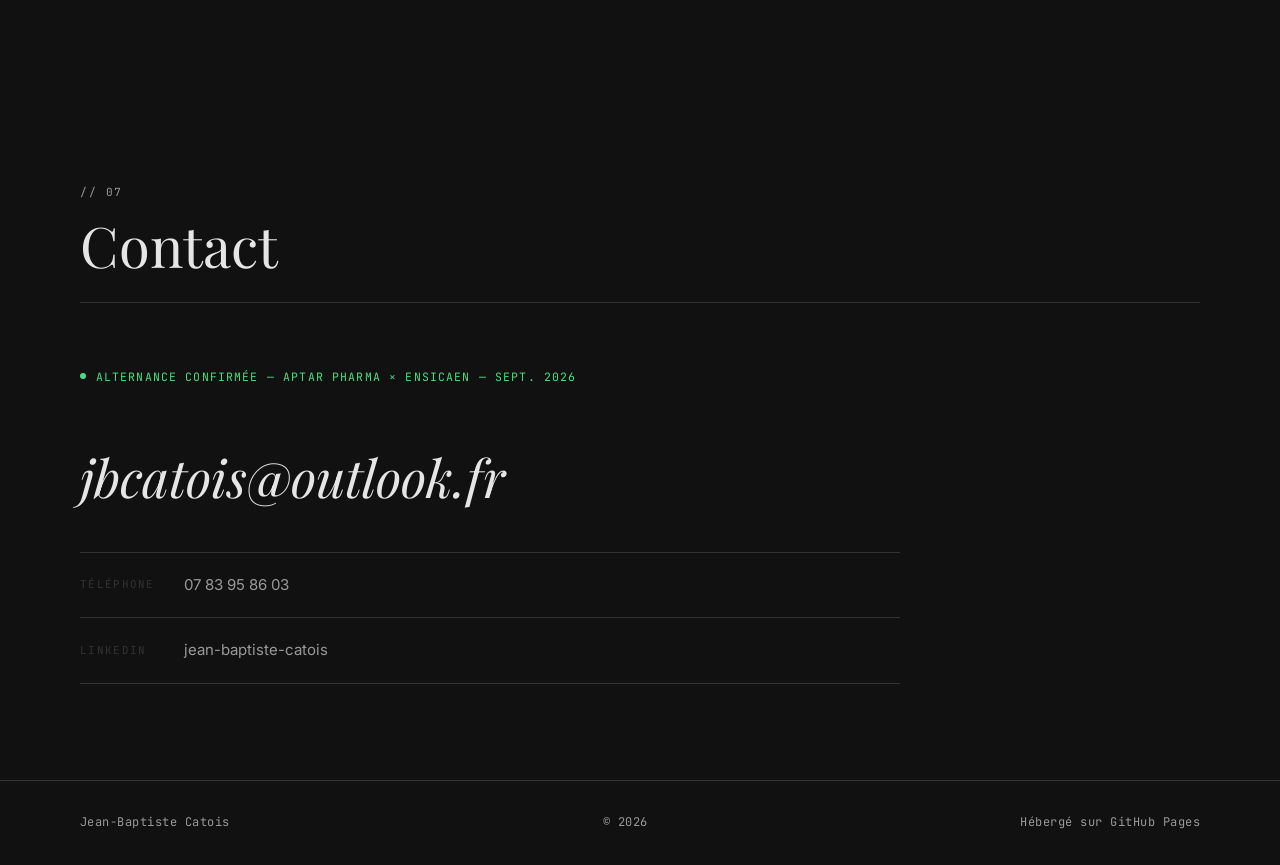
==== commit 5117c285: "Mise à jour statut : admis ENSICAEN, CERFA signé avec APTAR PHARMA - admissible → admis dans toutes " ====
--- a/index.html
+++ b/index.html
@@ -5,11 +5,11 @@
   <meta name="viewport" content="width=device-width, initial-scale=1.0">
   <meta name="google-site-verification" content="0RxR6Gmbhf_eLDJZnVxS9Co10P2vwjUZ2qz_Haa2tqs">
   <title>Jean-Baptiste Catois — Portfolio</title>
-  <meta name="description" content="Portfolio de Jean-Baptiste Catois, étudiant en BUT Mesures Physiques (Techniques d'instrumentation) à l'IUT de Caen, admissible à l'ENSICAEN en Génie Physique et Systèmes Embarqués.">
+  <meta name="description" content="Portfolio de Jean-Baptiste Catois, étudiant en BUT Mesures Physiques (Techniques d'instrumentation) à l'IUT de Caen, admis à l'ENSICAEN en Génie Physique et Systèmes Embarqués — contrat d'apprentissage signé chez APTAR PHARMA.">
 
   <!-- Open Graph -->
   <meta property="og:title" content="Jean-Baptiste Catois — Portfolio">
-  <meta property="og:description" content="Étudiant en BUT Mesures Physiques, spécialité Techniques d'instrumentation. Métrologie, systèmes embarqués, IoT. Admissible alternance ENSICAEN.">
+  <meta property="og:description" content="Étudiant en BUT Mesures Physiques, spécialité Techniques d'instrumentation. Métrologie, systèmes embarqués, IoT. Admis ENSICAEN — apprenti ingénieur APTAR PHARMA sept. 2026.">
   <meta property="og:type" content="website">
   <meta property="og:locale" content="fr_FR">
 
@@ -59,11 +59,11 @@
         <p class="hero__eyebrow">Portfolio // 2026</p>
         <h1 class="hero__name">Jean-Baptiste<br><em>Catois</em></h1>
         <p class="hero__role">
-          Admissible à la formation d'ingénieur par l'apprentissage<br>
+          Admis à la formation d'ingénieur par l'apprentissage<br>
           Génie Physique &amp; Systèmes Embarqués — ENSICAEN
         </p>
         <p class="hero__status">
-          <span class="status-dot"></span>Disponible pour alternance — Sept. 2026
+          <span class="status-dot"></span>Alternance confirmée — APTAR PHARMA — Sept. 2026
         </p>
         <p class="hero__pitch">
           Étudiant en 3&nbsp;ᵉ&nbsp;année de BUT Mesures Physiques (Techniques d'instrumentation),
@@ -96,8 +96,9 @@
               aux exigences industrielles de la qualité et de la métrologie.
             </p>
             <p>
-              Je suis admissible à l'ENSICAEN, spécialité
-              Génie Physique et Systèmes Embarqués, par la voie de l'apprentissage.
+              Je suis admis à l'ENSICAEN, spécialité Génie Physique et Systèmes Embarqués,
+              par la voie de l'apprentissage — contrat d'apprentissage signé avec APTAR PHARMA
+              pour la rentrée de septembre 2026.
             </p>
             <div class="about__lang-tags">
               <span class="tag">FR — Natif</span>
@@ -156,8 +157,8 @@
               <p class="edu-subtitle">École Nationale Supérieure d'Ingénieurs de Caen</p>
               <p class="edu-desc">
                 Formation d'ingénieur par l'apprentissage — Spécialité Génie Physique et Systèmes Embarqués.
-                Admissible. Poursuite d'études après le BUT MP en école d'ingénieurs habilitée par la CTI,
-                par la voie de l'apprentissage.
+                Admis. Poursuite d'études après le BUT MP en école d'ingénieurs habilitée par la CTI.
+                Contrat d'apprentissage signé avec APTAR PHARMA (Granville) — CERFA établi.
               </p>
               <div class="tags">
                 <span class="tag">Génie physique</span>
@@ -538,7 +539,7 @@
 
         <div class="contact__inner reveal">
           <p class="contact__available">
-            <span class="status-dot"></span>Disponible pour alternance — Ingénieur ENSICAEN — Sept. 2026
+            <span class="status-dot"></span>Alternance confirmée — APTAR PHARMA × ENSICAEN — Sept. 2026
           </p>
           <a href="mailto:jbcatois@outlook.fr" class="contact__email">jbcatois@outlook.fr</a>
           <a href="tel:+33783958603" class="contact__link-row">
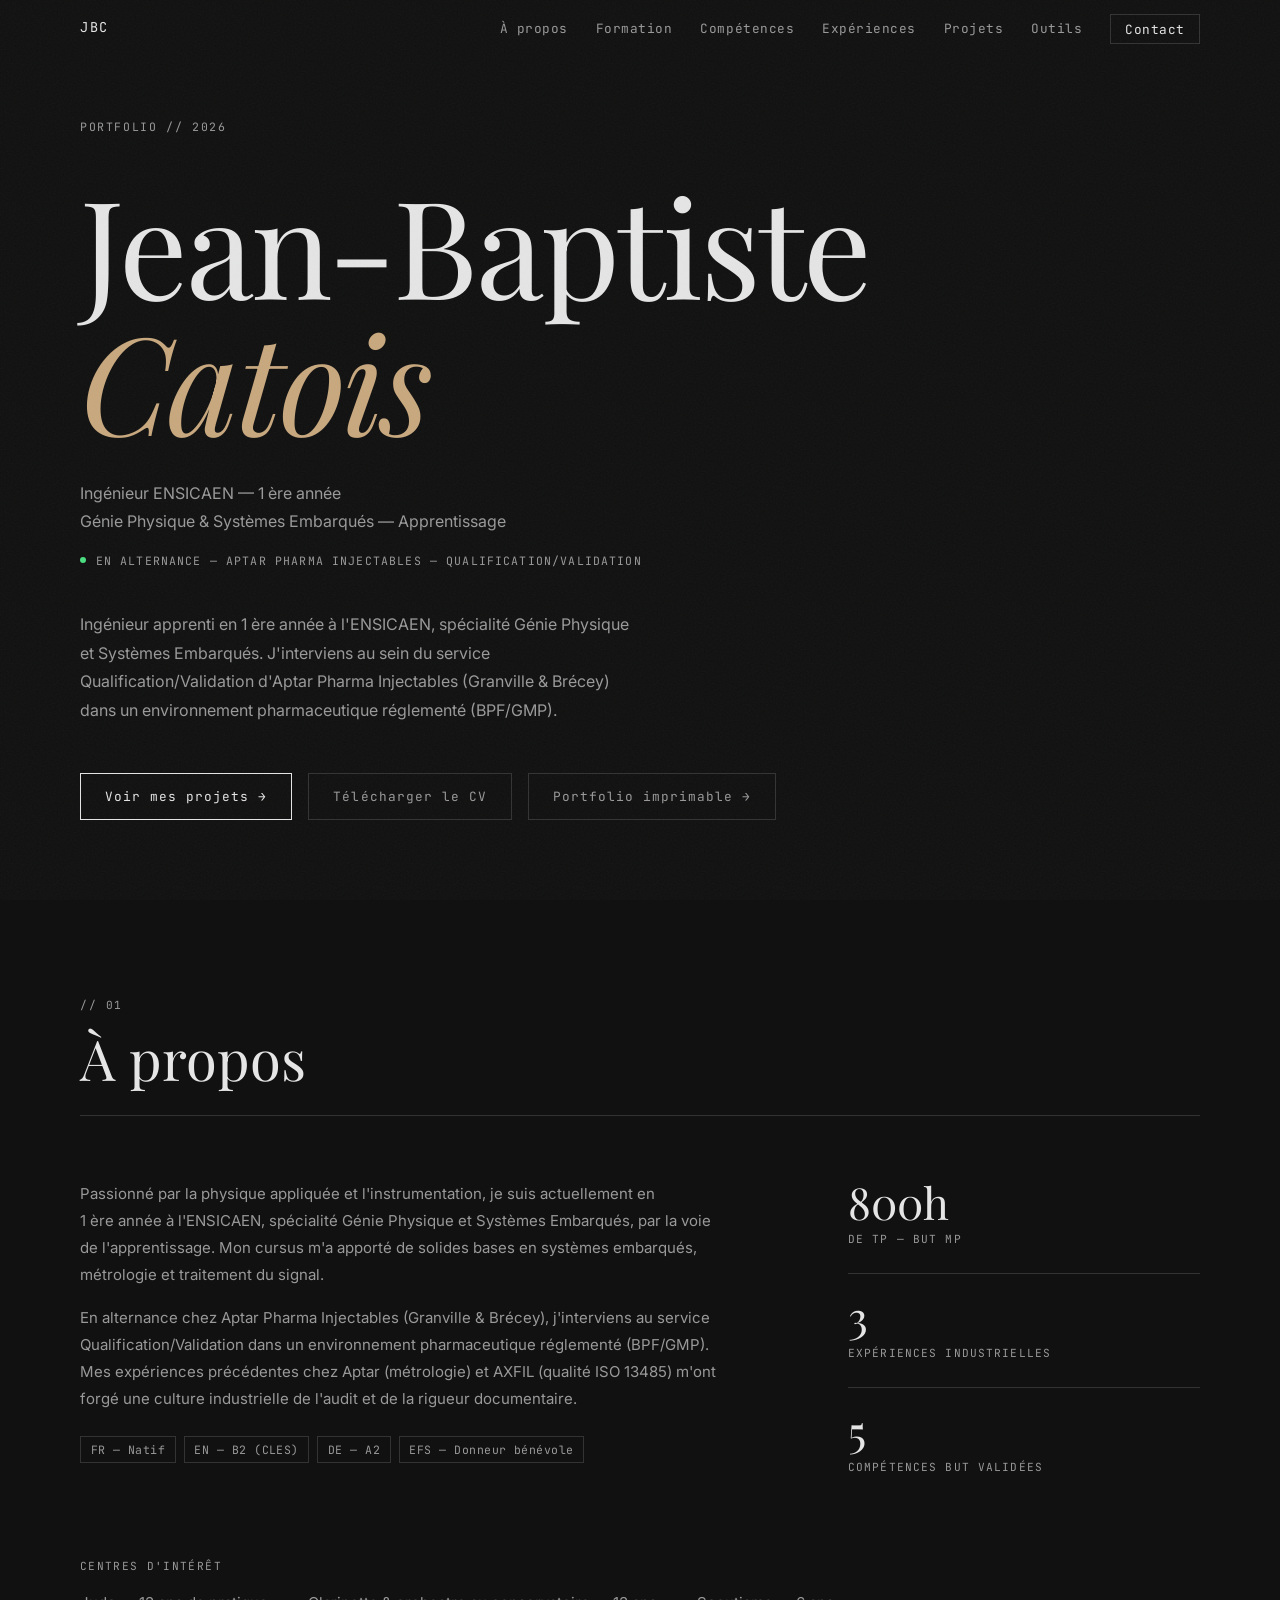
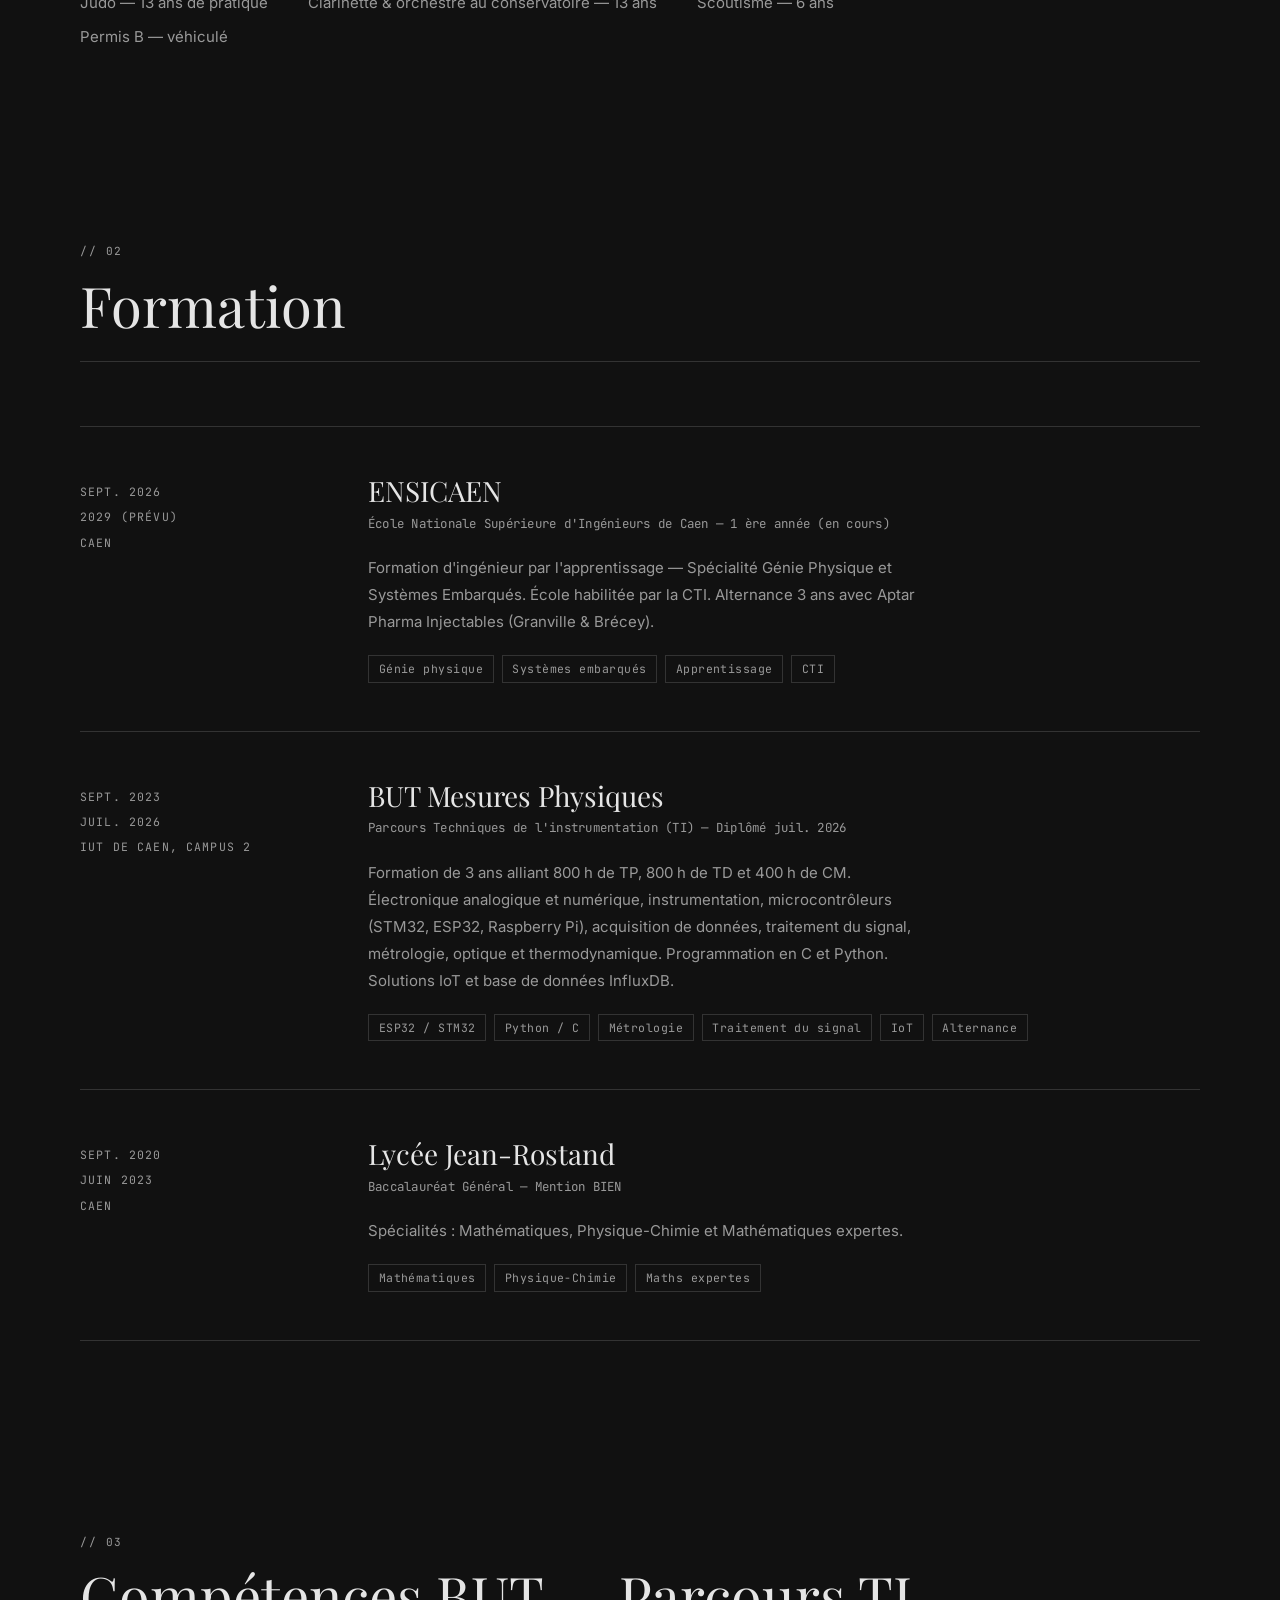
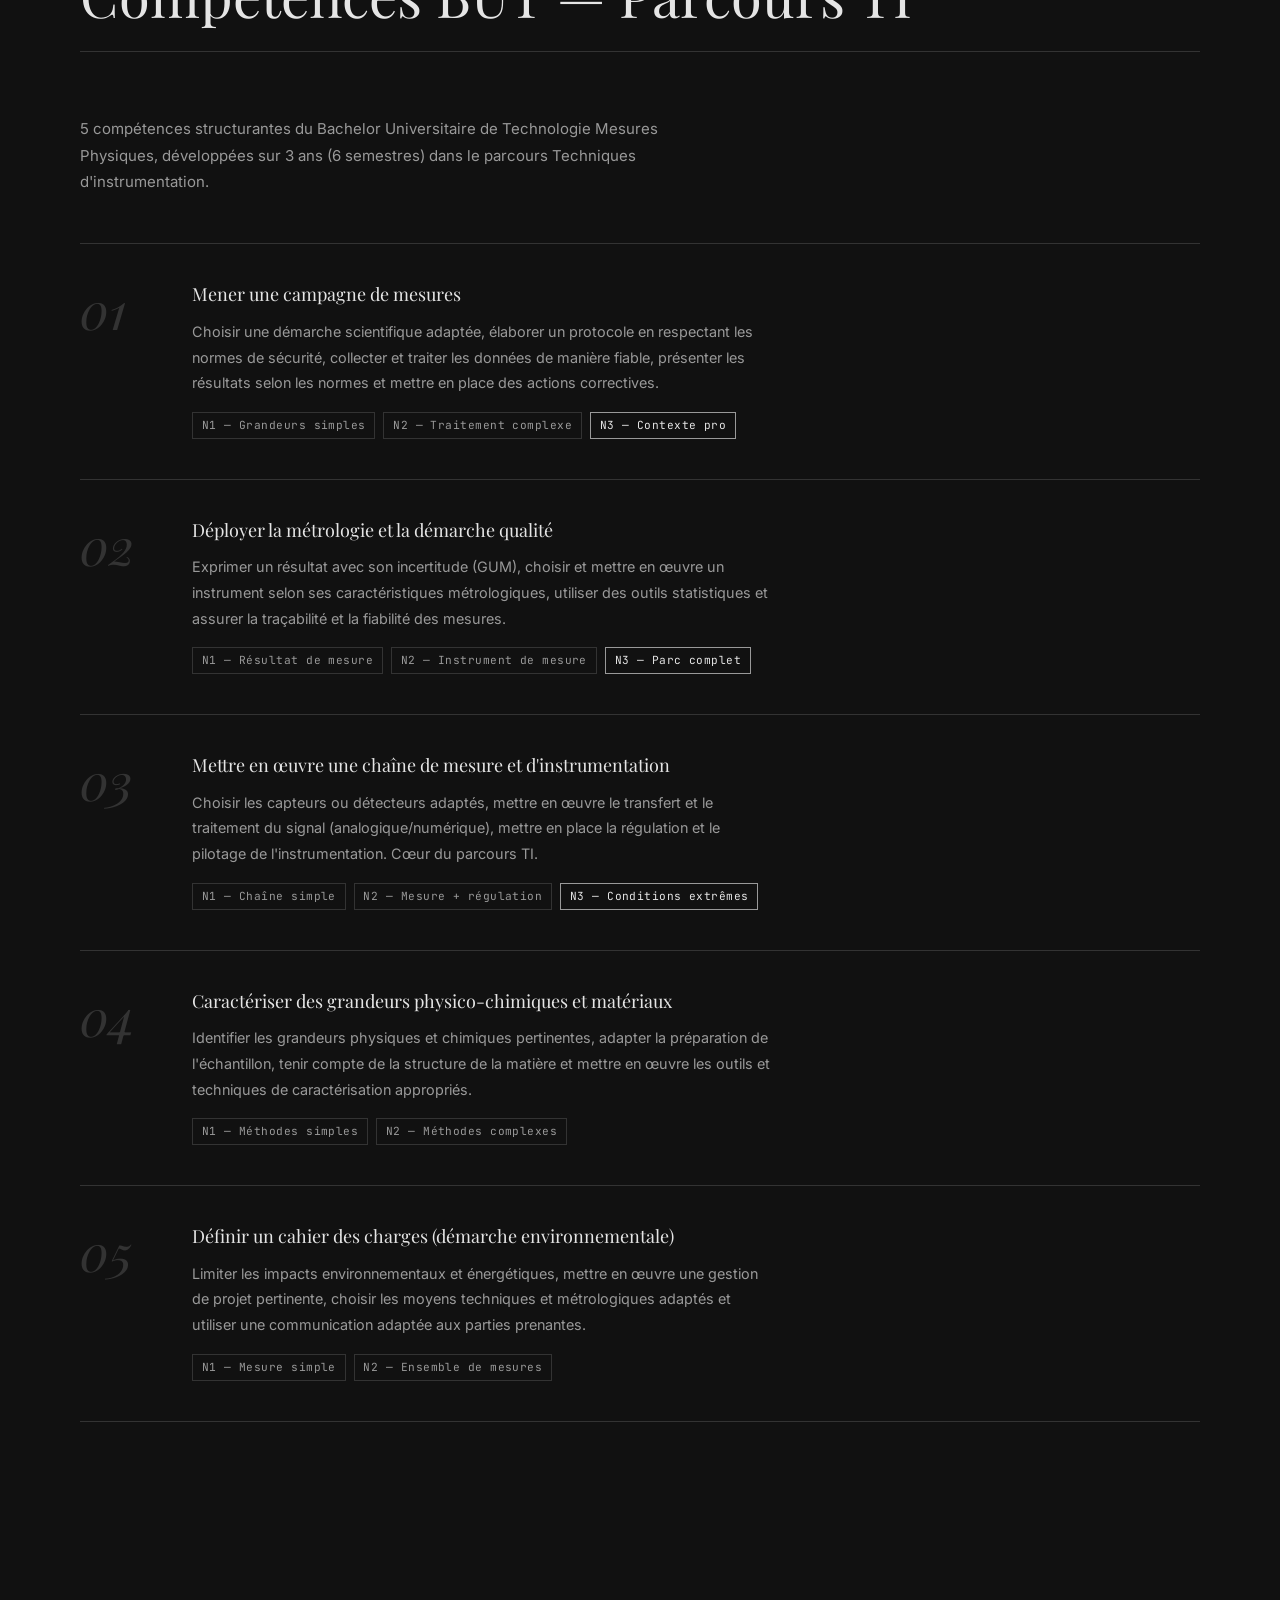
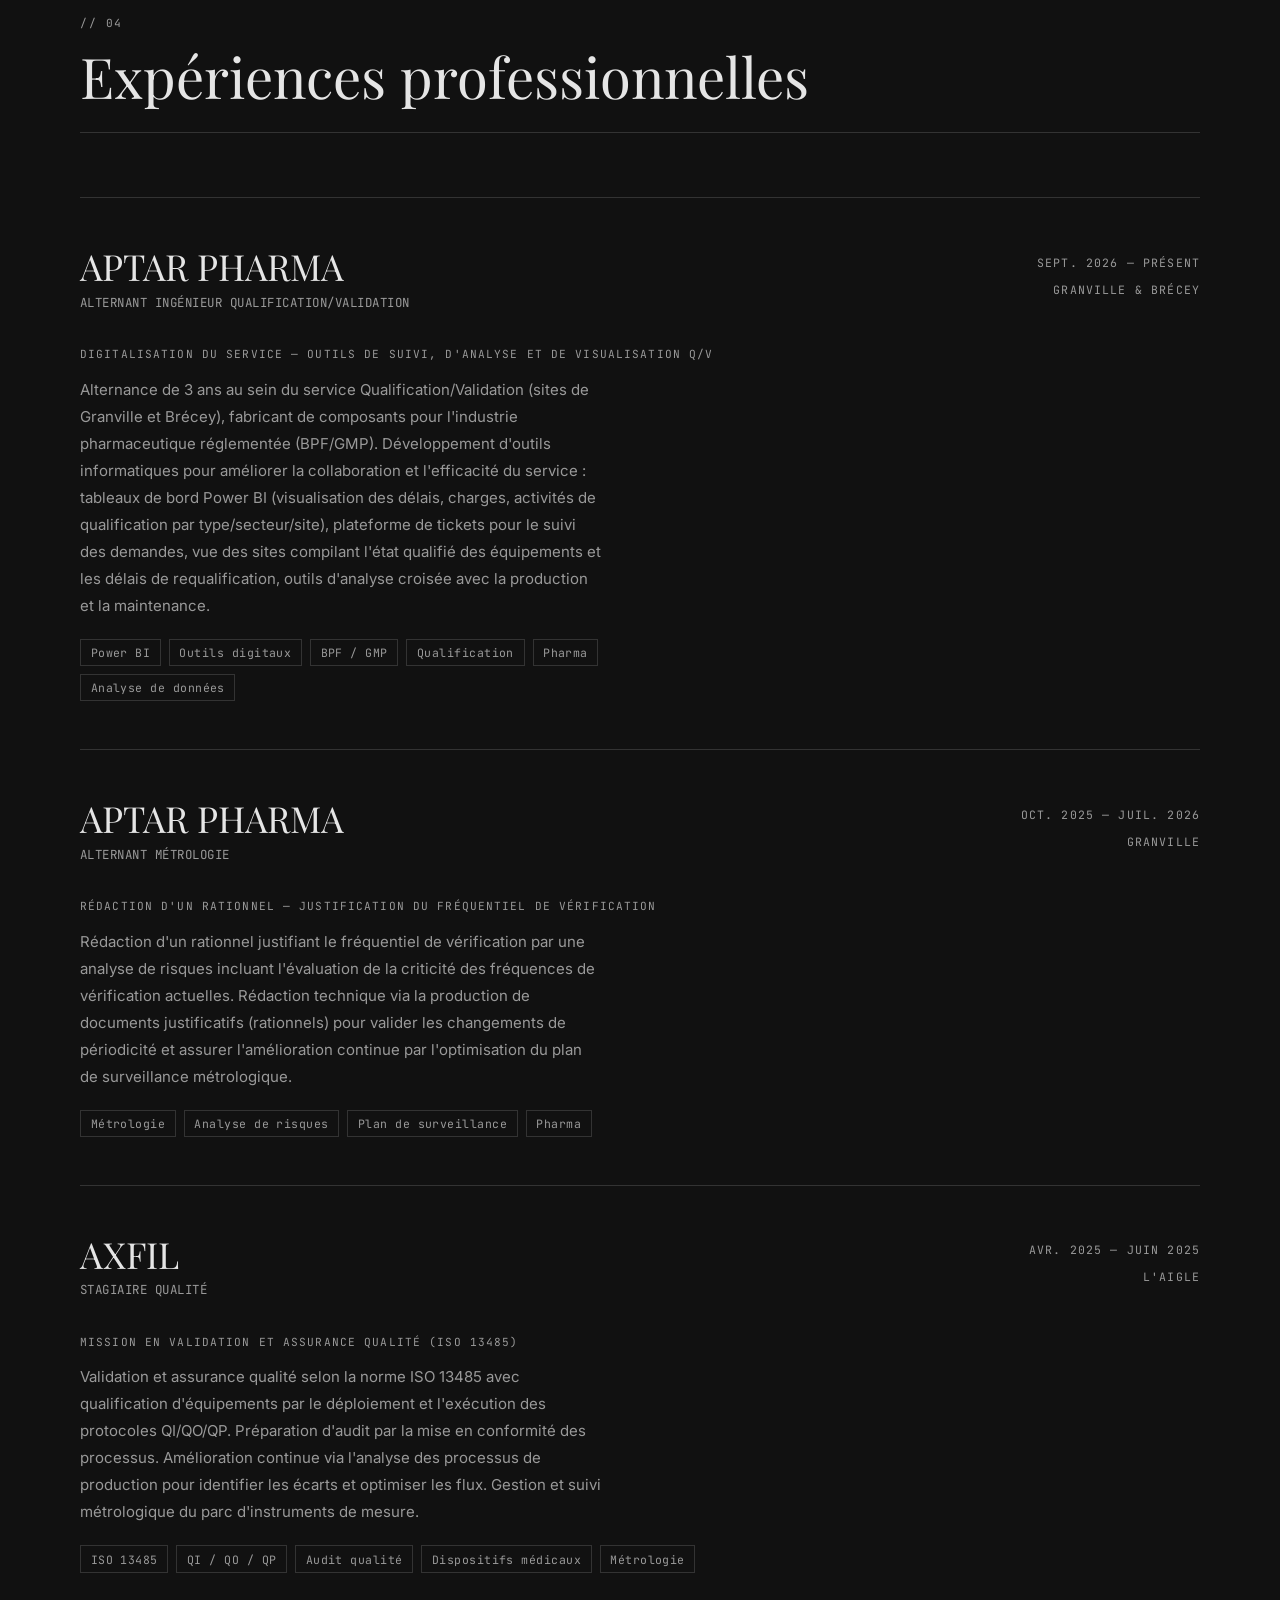
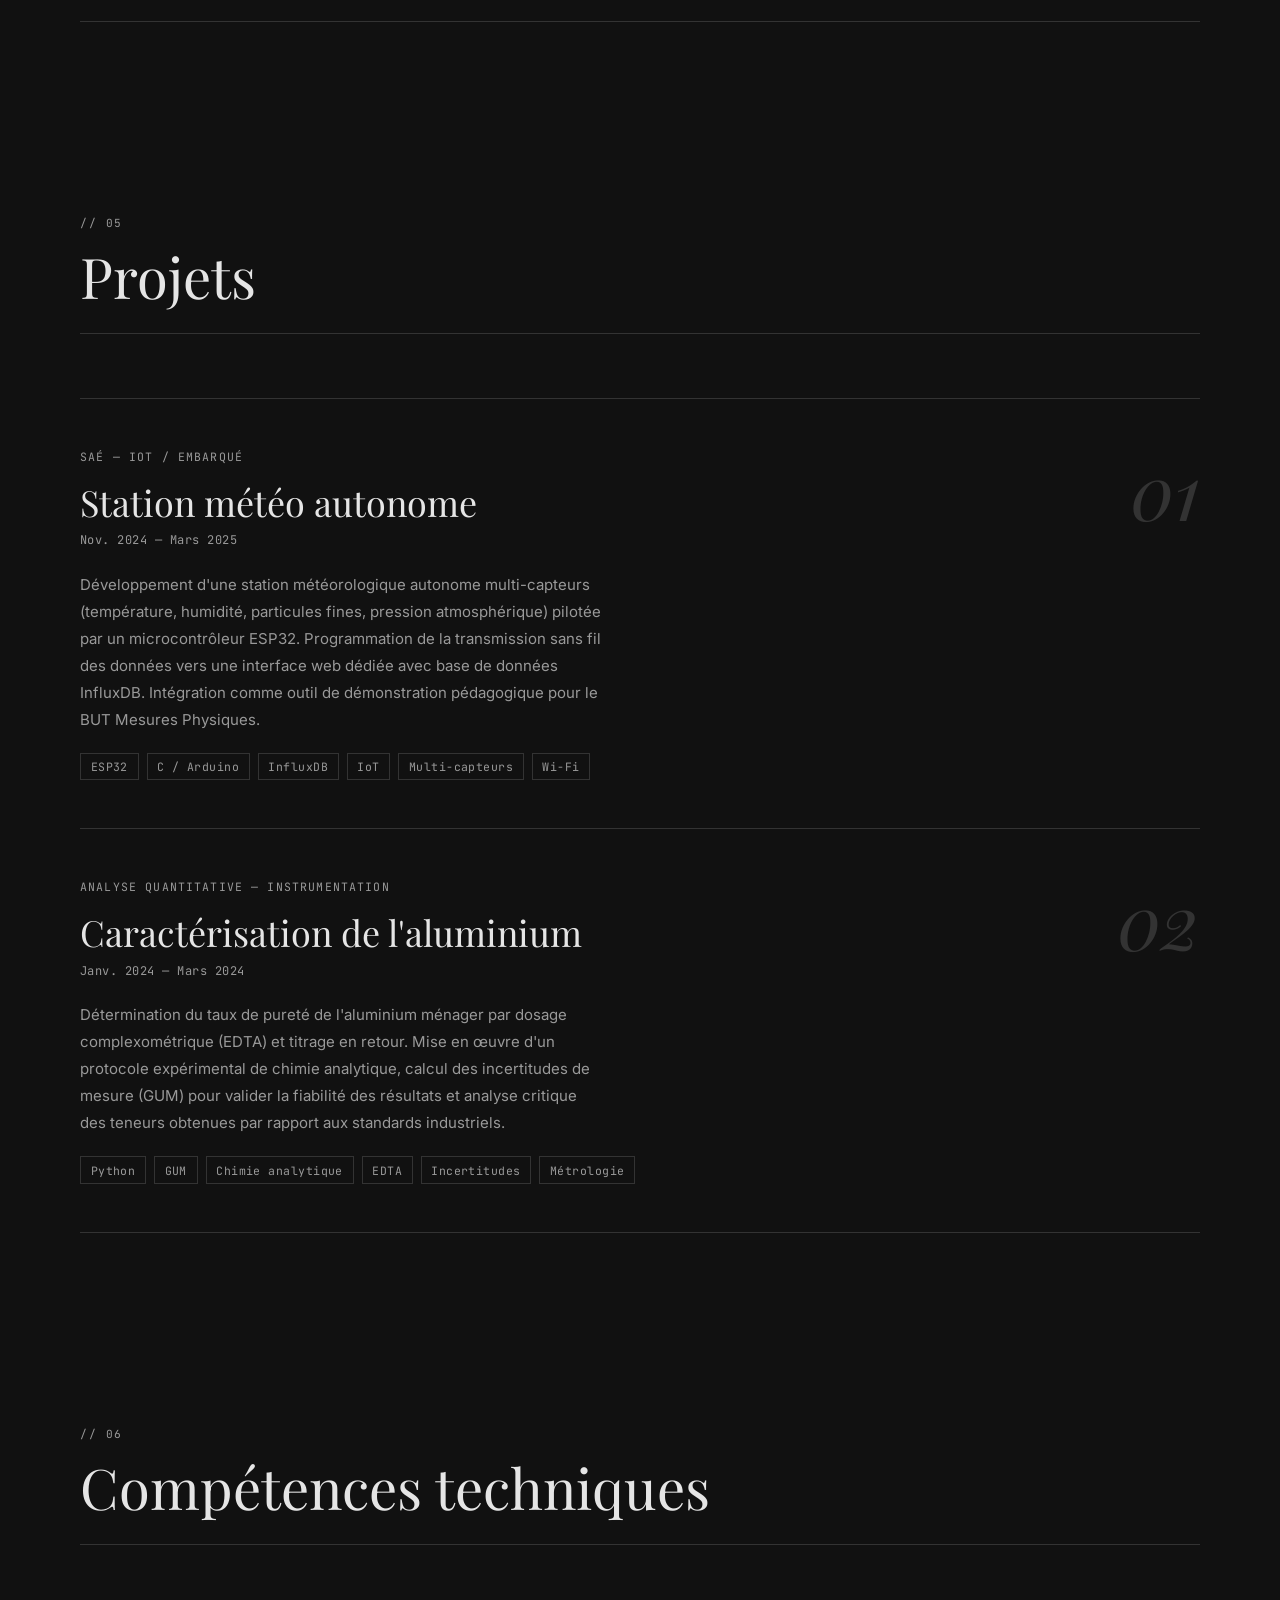
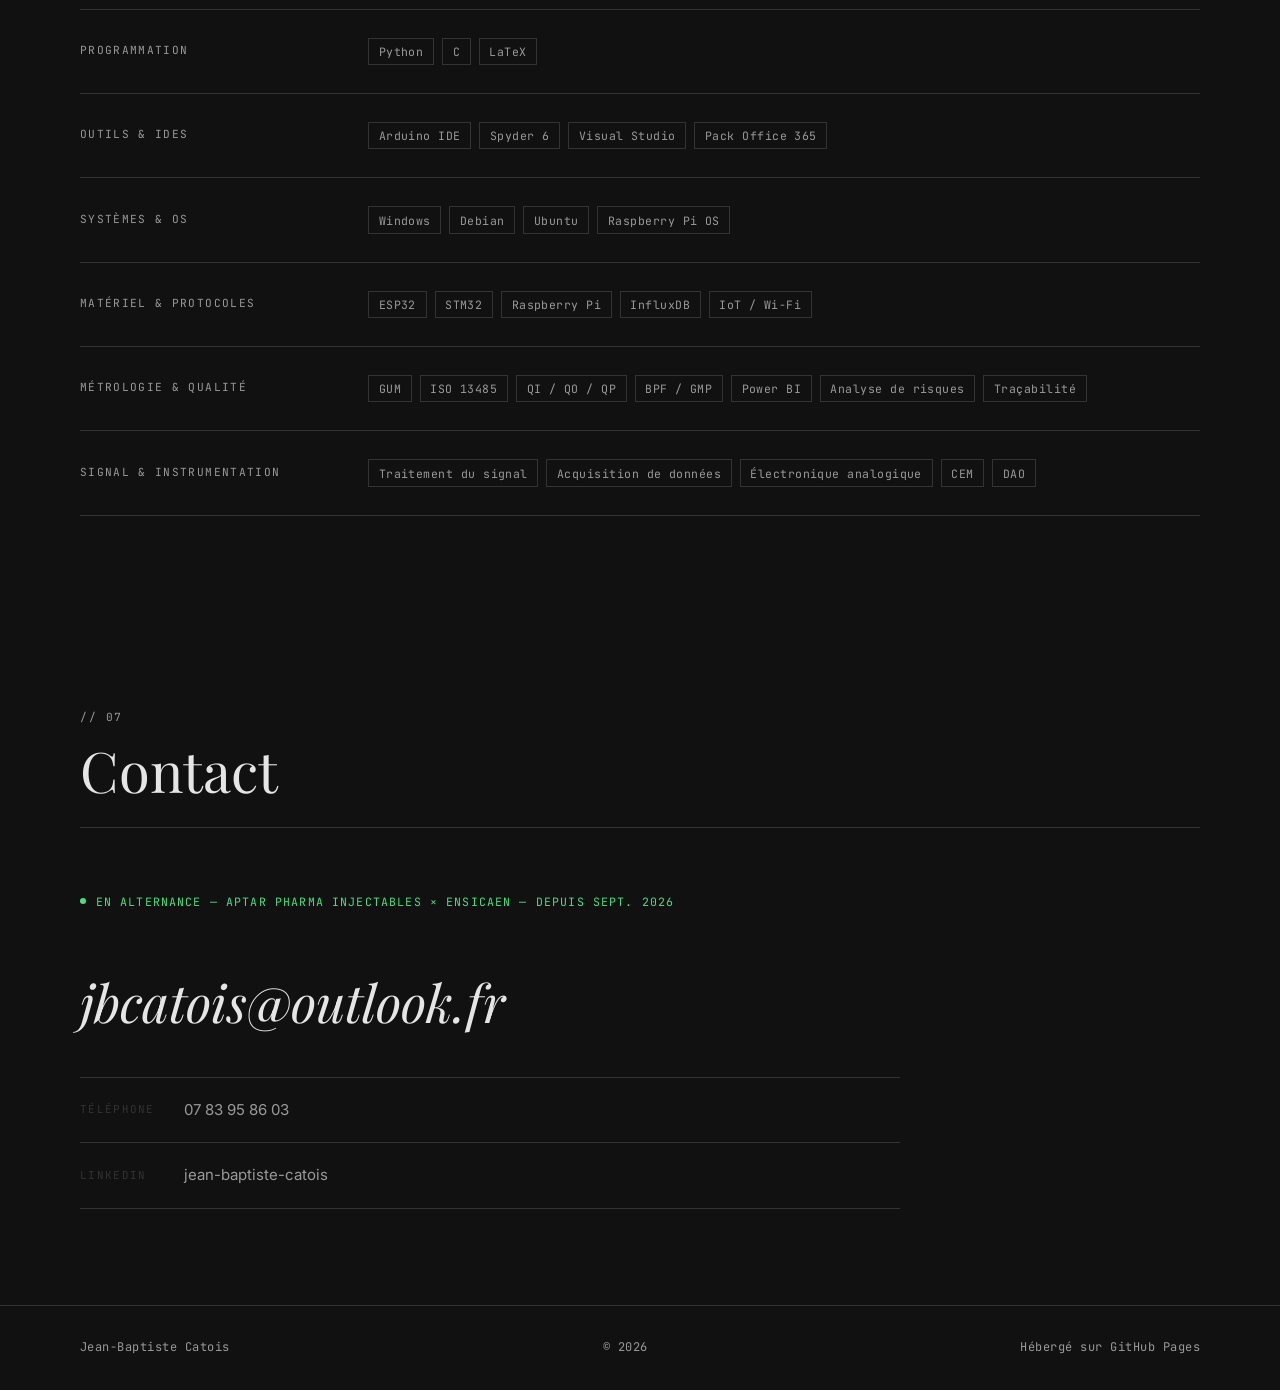
==== commit a0c311a1: "Mise à jour portfolio + ajout CV HTML : statut ENSICAEN 1ère année & alternance Aptar Q/V - Statut m" ====
--- a/index.html
+++ b/index.html
@@ -5,11 +5,11 @@
   <meta name="viewport" content="width=device-width, initial-scale=1.0">
   <meta name="google-site-verification" content="0RxR6Gmbhf_eLDJZnVxS9Co10P2vwjUZ2qz_Haa2tqs">
   <title>Jean-Baptiste Catois — Portfolio</title>
-  <meta name="description" content="Portfolio de Jean-Baptiste Catois, étudiant en BUT Mesures Physiques (Techniques d'instrumentation) à l'IUT de Caen, admis à l'ENSICAEN en Génie Physique et Systèmes Embarqués — contrat d'apprentissage signé chez APTAR PHARMA.">
+  <meta name="description" content="Portfolio de Jean-Baptiste Catois, ingénieur ENSICAEN 1ère année — spécialité Génie Physique et Systèmes Embarqués — alternant Qualification/Validation chez Aptar Pharma Injectables (Granville).">
 
   <!-- Open Graph -->
   <meta property="og:title" content="Jean-Baptiste Catois — Portfolio">
-  <meta property="og:description" content="Étudiant en BUT Mesures Physiques, spécialité Techniques d'instrumentation. Métrologie, systèmes embarqués, IoT. Admis ENSICAEN — apprenti ingénieur APTAR PHARMA sept. 2026.">
+  <meta property="og:description" content="Ingénieur ENSICAEN 1ère année — Génie Physique et Systèmes Embarqués. Alternant Qualification/Validation chez Aptar Pharma Injectables. Métrologie, systèmes embarqués, industrie pharmaceutique.">
   <meta property="og:type" content="website">
   <meta property="og:locale" content="fr_FR">
 
@@ -59,16 +59,16 @@
         <p class="hero__eyebrow">Portfolio // 2026</p>
         <h1 class="hero__name">Jean-Baptiste<br><em>Catois</em></h1>
         <p class="hero__role">
-          Admis à la formation d'ingénieur par l'apprentissage<br>
-          Génie Physique &amp; Systèmes Embarqués — ENSICAEN
+          Ingénieur ENSICAEN — 1&nbsp;ère&nbsp;année<br>
+          Génie Physique &amp; Systèmes Embarqués — Apprentissage
         </p>
         <p class="hero__status">
-          <span class="status-dot"></span>Alternance confirmée — APTAR PHARMA — Sept. 2026
+          <span class="status-dot"></span>En alternance — Aptar Pharma Injectables — Qualification/Validation
         </p>
         <p class="hero__pitch">
-          Étudiant en 3&nbsp;ᵉ&nbsp;année de BUT Mesures Physiques (Techniques d'instrumentation),
-          je conçois des systèmes de mesure et d'acquisition de données, de la chaîne de capteurs
-          embarqués jusqu'à l'analyse des données et la démarche qualité industrielle.
+          Ingénieur apprenti en 1&nbsp;ère&nbsp;année à l'ENSICAEN, spécialité Génie Physique et Systèmes
+          Embarqués. J'interviens au sein du service Qualification/Validation d'Aptar Pharma Injectables
+          (Granville &amp; Brécey) dans un environnement pharmaceutique réglementé (BPF/GMP).
         </p>
         <div class="hero__ctas">
           <a href="#projects" class="btn-editorial">Voir mes projets →</a>
@@ -90,15 +90,16 @@
 
           <div class="about__bio reveal">
             <p>
-              Passionné par la physique appliquée et l'instrumentation, je développe des compétences
-              en systèmes embarqués, métrologie et traitement du signal dans le cadre de mon BUT MP
-              à l'IUT de Caen. Mon alternance chez APTAR PHARMA et mon stage chez AXFIL m'ont confronté
-              aux exigences industrielles de la qualité et de la métrologie.
+              Passionné par la physique appliquée et l'instrumentation, je suis actuellement en
+              1&nbsp;ère&nbsp;année à l'ENSICAEN, spécialité Génie Physique et Systèmes Embarqués,
+              par la voie de l'apprentissage. Mon cursus m'a apporté de solides bases en systèmes
+              embarqués, métrologie et traitement du signal.
             </p>
             <p>
-              Je suis admis à l'ENSICAEN, spécialité Génie Physique et Systèmes Embarqués,
-              par la voie de l'apprentissage — contrat d'apprentissage signé avec APTAR PHARMA
-              pour la rentrée de septembre 2026.
+              En alternance chez Aptar Pharma Injectables (Granville &amp; Brécey), j'interviens
+              au service Qualification/Validation dans un environnement pharmaceutique réglementé
+              (BPF/GMP). Mes expériences précédentes chez Aptar (métrologie) et AXFIL (qualité ISO 13485)
+              m'ont forgé une culture industrielle de l'audit et de la rigueur documentaire.
             </p>
             <div class="about__lang-tags">
               <span class="tag">FR — Natif</span>
@@ -111,10 +112,10 @@
           <div class="about__stats reveal">
             <div class="about__stat">
               <span class="about__stat-value">800h</span>
-              <span class="about__stat-label">de TP en 3 ans</span>
+              <span class="about__stat-label">de TP — BUT MP</span>
             </div>
             <div class="about__stat">
-              <span class="about__stat-value">2</span>
+              <span class="about__stat-value">3</span>
               <span class="about__stat-label">expériences industrielles</span>
             </div>
             <div class="about__stat">
@@ -154,11 +155,10 @@
             </div>
             <div class="col-main">
               <h3 class="edu-title">ENSICAEN</h3>
-              <p class="edu-subtitle">École Nationale Supérieure d'Ingénieurs de Caen</p>
+              <p class="edu-subtitle">École Nationale Supérieure d'Ingénieurs de Caen — 1&nbsp;ère&nbsp;année (en cours)</p>
               <p class="edu-desc">
                 Formation d'ingénieur par l'apprentissage — Spécialité Génie Physique et Systèmes Embarqués.
-                Admis. Poursuite d'études après le BUT MP en école d'ingénieurs habilitée par la CTI.
-                Contrat d'apprentissage signé avec APTAR PHARMA (Granville) — CERFA établi.
+                École habilitée par la CTI. Alternance 3 ans avec Aptar Pharma Injectables (Granville &amp; Brécey).
               </p>
               <div class="tags">
                 <span class="tag">Génie physique</span>
@@ -179,7 +179,7 @@
             </div>
             <div class="col-main">
               <h3 class="edu-title">BUT Mesures Physiques</h3>
-              <p class="edu-subtitle">Parcours Techniques de l'instrumentation (TI) — En cours (3&nbsp;ᵉ&nbsp;année)</p>
+              <p class="edu-subtitle">Parcours Techniques de l'instrumentation (TI) — Diplômé juil. 2026</p>
               <p class="edu-desc">
                 Formation de 3 ans alliant 800&nbsp;h de TP, 800&nbsp;h de TD et 400&nbsp;h de CM.
                 Électronique analogique et numérique, instrumentation, microcontrôleurs (STM32, ESP32, Raspberry Pi),
@@ -333,6 +333,36 @@
           <div class="grid-12">
             <div class="col-content">
               <h3 class="exp-company">APTAR PHARMA</h3>
+              <p class="exp-role">Alternant ingénieur Qualification/Validation</p>
+              <p class="exp-mission-title">Digitalisation du service — outils de suivi, d'analyse et de visualisation Q/V</p>
+              <p class="exp-desc">
+                Alternance de 3 ans au sein du service Qualification/Validation (sites de Granville et Brécey),
+                fabricant de composants pour l'industrie pharmaceutique réglementée (BPF/GMP).
+                Développement d'outils informatiques pour améliorer la collaboration et l'efficacité du service :
+                tableaux de bord Power BI (visualisation des délais, charges, activités de qualification par type/secteur/site),
+                plateforme de tickets pour le suivi des demandes, vue des sites compilant l'état qualifié des équipements
+                et les délais de requalification, outils d'analyse croisée avec la production et la maintenance.
+              </p>
+              <div class="tags">
+                <span class="tag">Power BI</span>
+                <span class="tag">Outils digitaux</span>
+                <span class="tag">BPF / GMP</span>
+                <span class="tag">Qualification</span>
+                <span class="tag">Pharma</span>
+                <span class="tag">Analyse de données</span>
+              </div>
+            </div>
+            <div class="col-aside exp-aside">
+              <span class="mono-label">Sept. 2026 — présent</span>
+              <span class="mono-label">Granville &amp; Brécey</span>
+            </div>
+          </div>
+        </article>
+
+        <article class="exp-item reveal">
+          <div class="grid-12">
+            <div class="col-content">
+              <h3 class="exp-company">APTAR PHARMA</h3>
               <p class="exp-role">Alternant Métrologie</p>
               <p class="exp-mission-title">Rédaction d'un rationnel — Justification du fréquentiel de vérification</p>
               <p class="exp-desc">
@@ -509,6 +539,8 @@
               <span class="tag">GUM</span>
               <span class="tag">ISO 13485</span>
               <span class="tag">QI / QO / QP</span>
+              <span class="tag">BPF / GMP</span>
+              <span class="tag">Power BI</span>
               <span class="tag">Analyse de risques</span>
               <span class="tag">Traçabilité</span>
             </div>
@@ -539,7 +571,7 @@
 
         <div class="contact__inner reveal">
           <p class="contact__available">
-            <span class="status-dot"></span>Alternance confirmée — APTAR PHARMA × ENSICAEN — Sept. 2026
+            <span class="status-dot"></span>En alternance — Aptar Pharma Injectables × ENSICAEN — depuis Sept. 2026
           </p>
           <a href="mailto:jbcatois@outlook.fr" class="contact__email">jbcatois@outlook.fr</a>
           <a href="tel:+33783958603" class="contact__link-row">
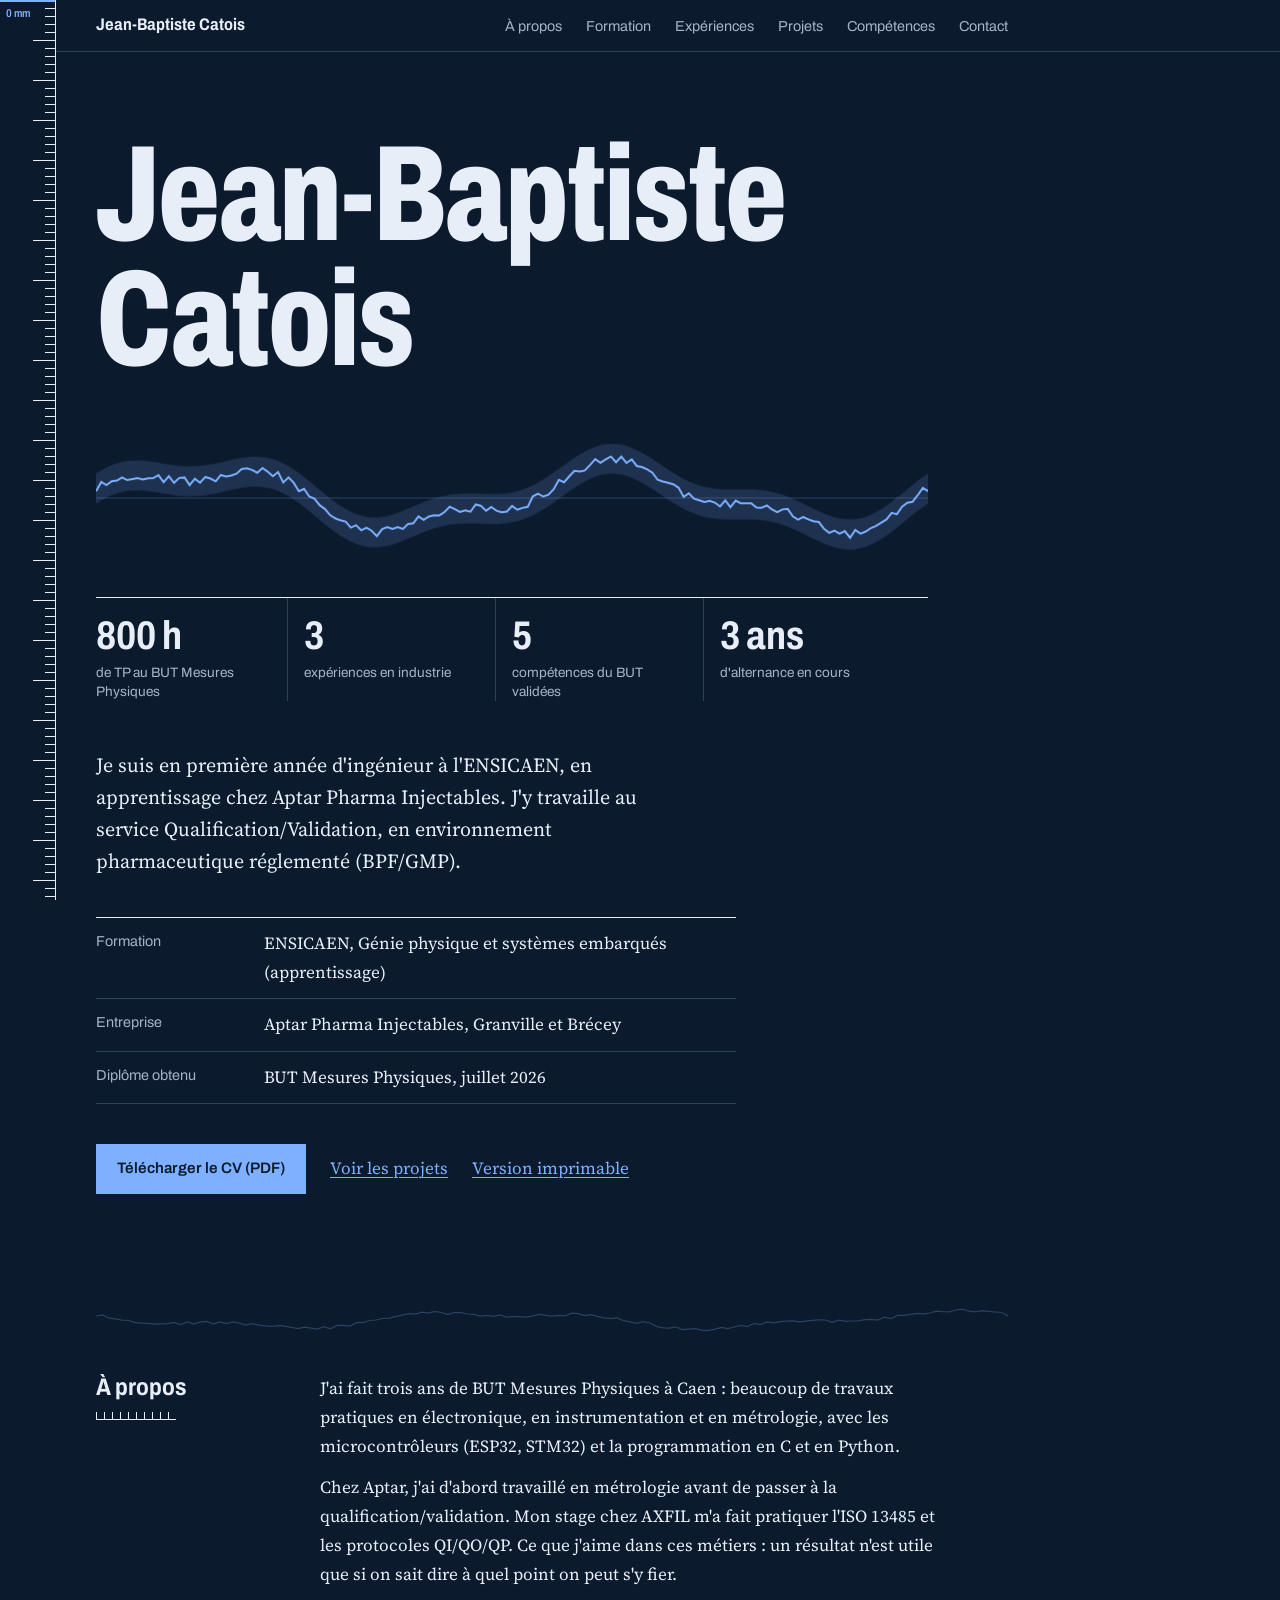
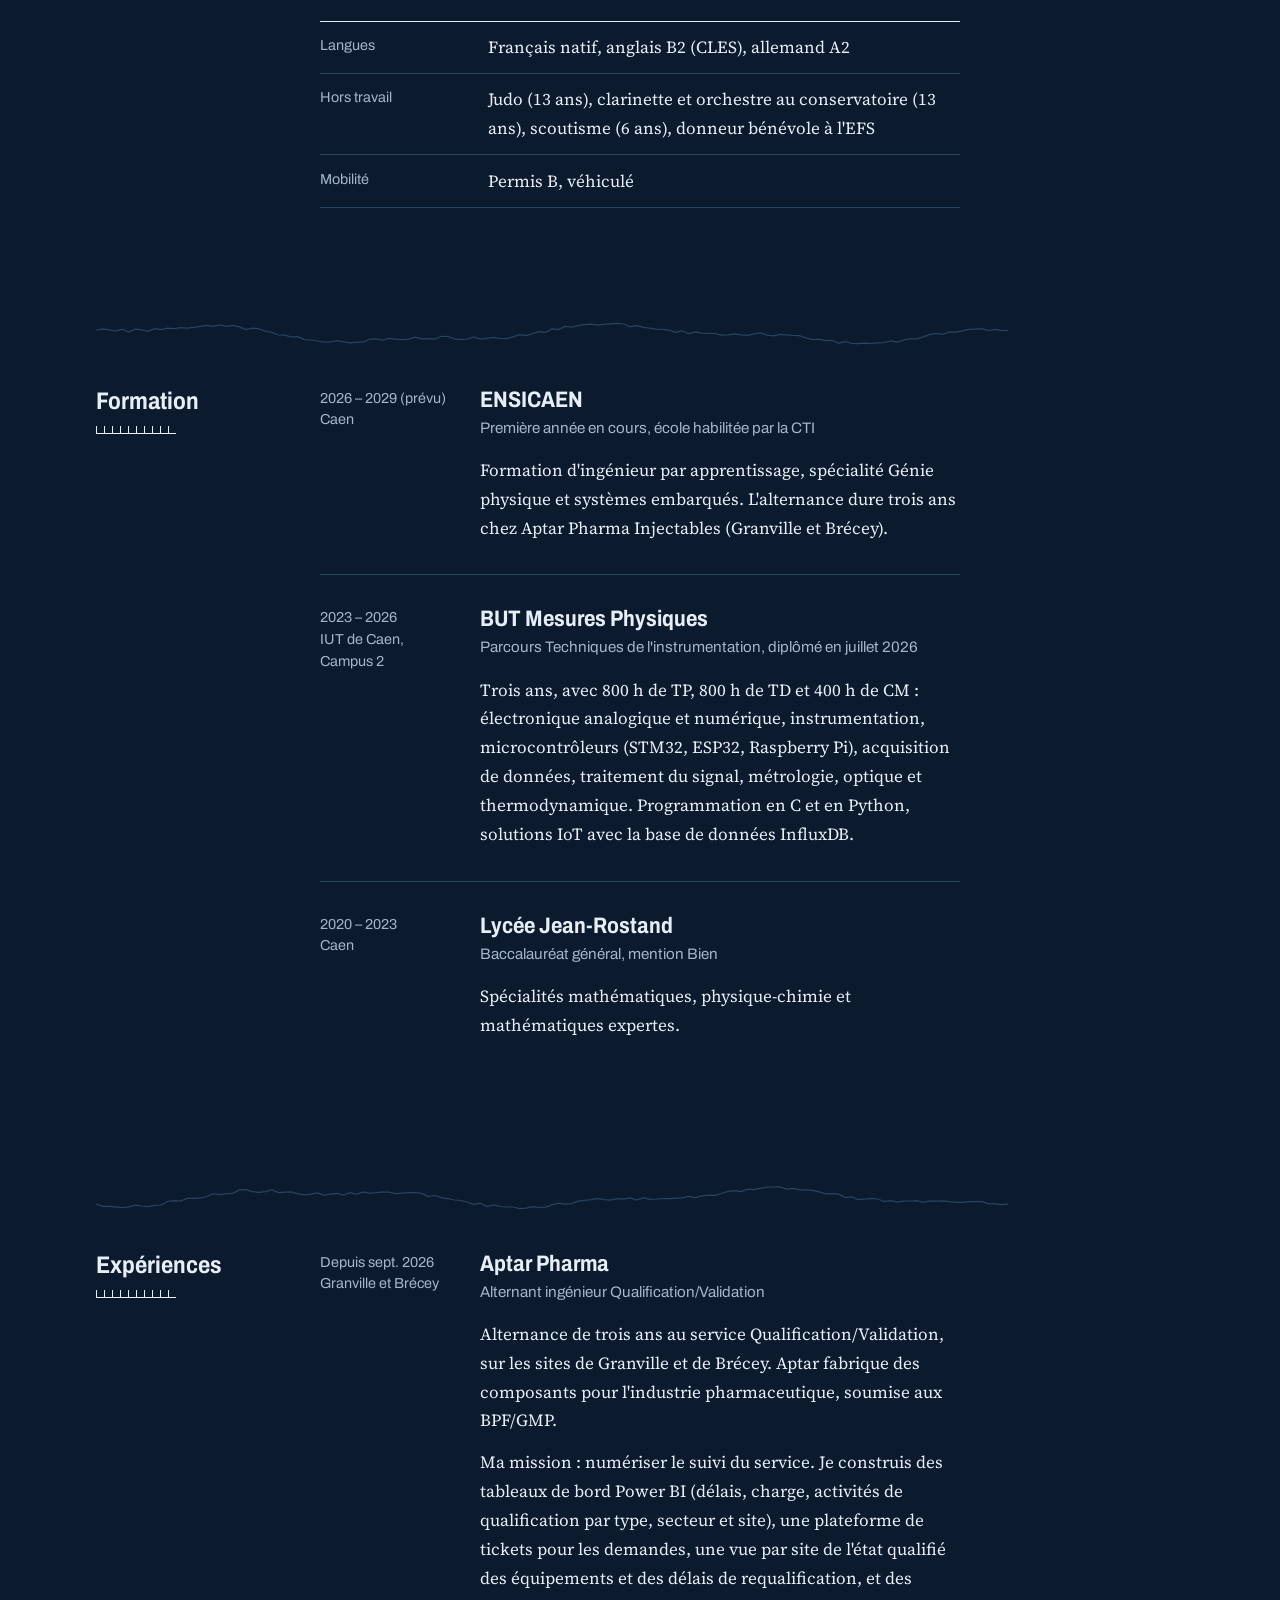
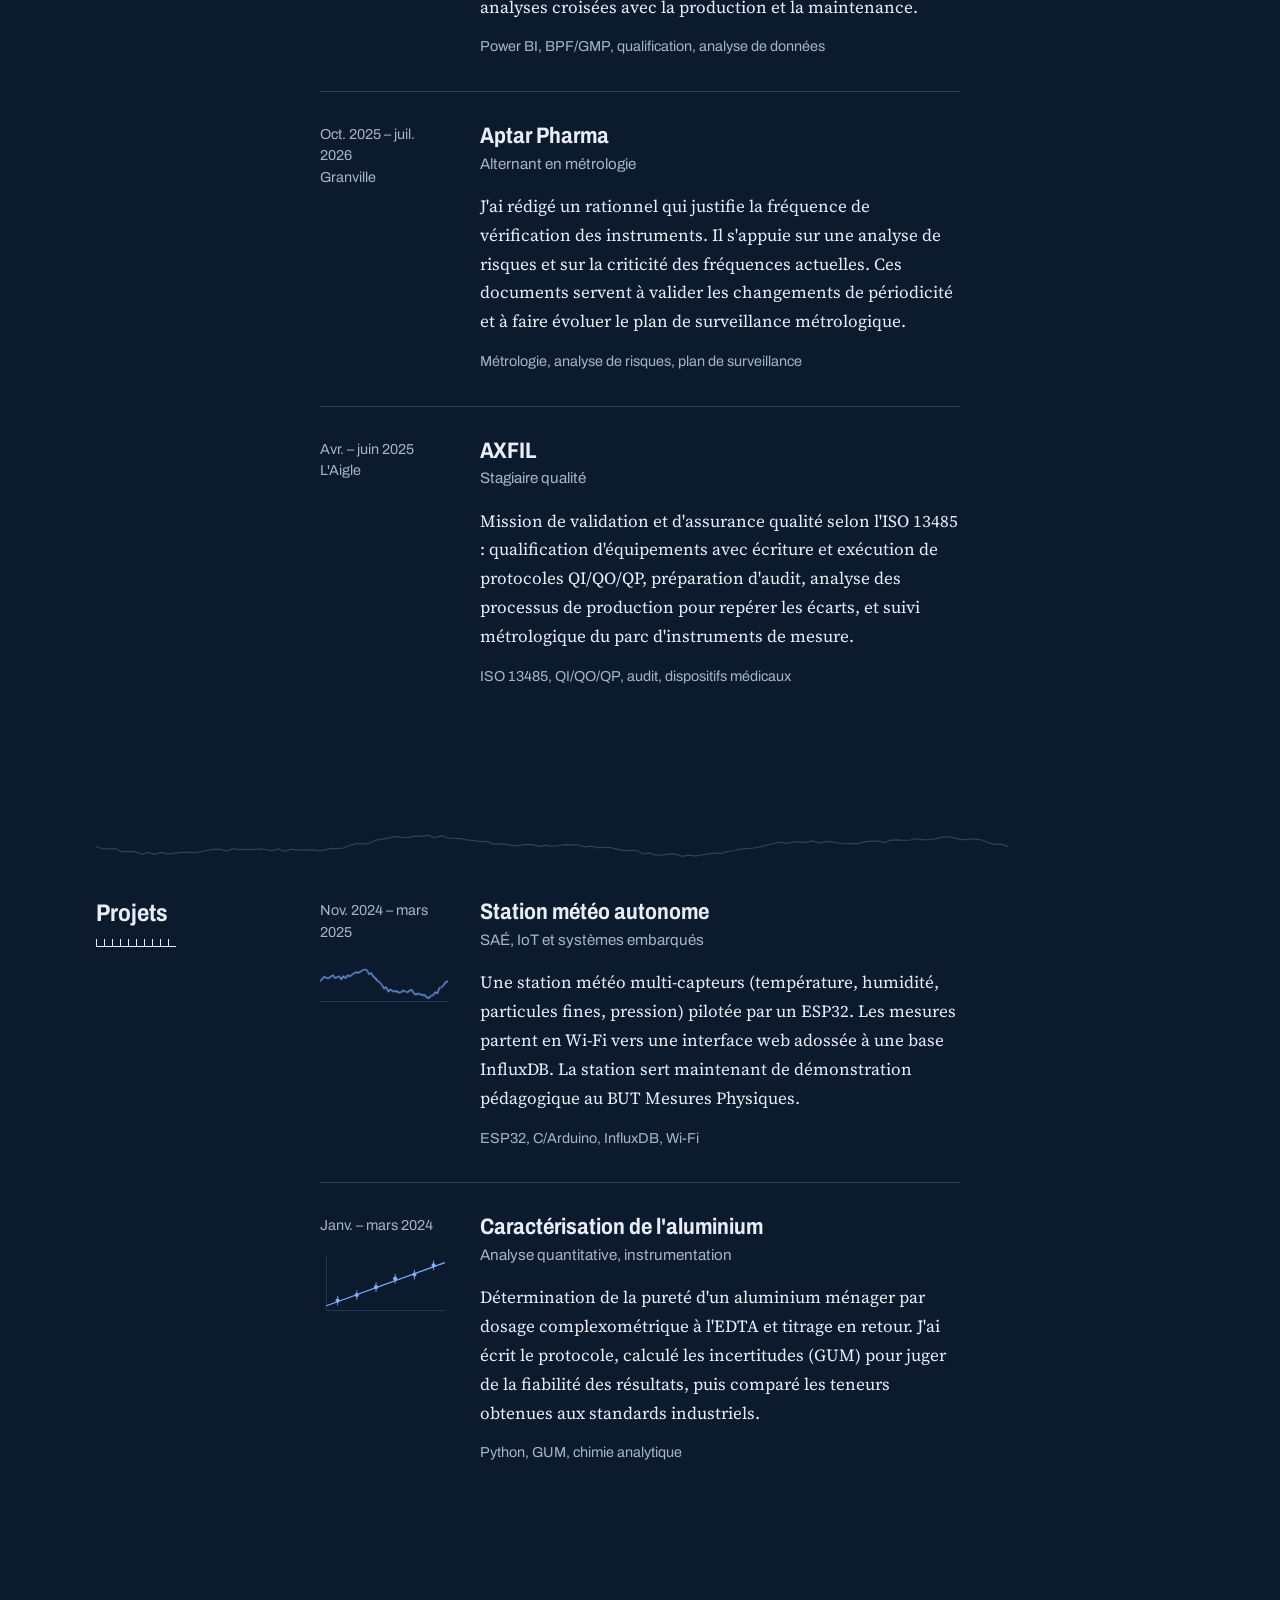
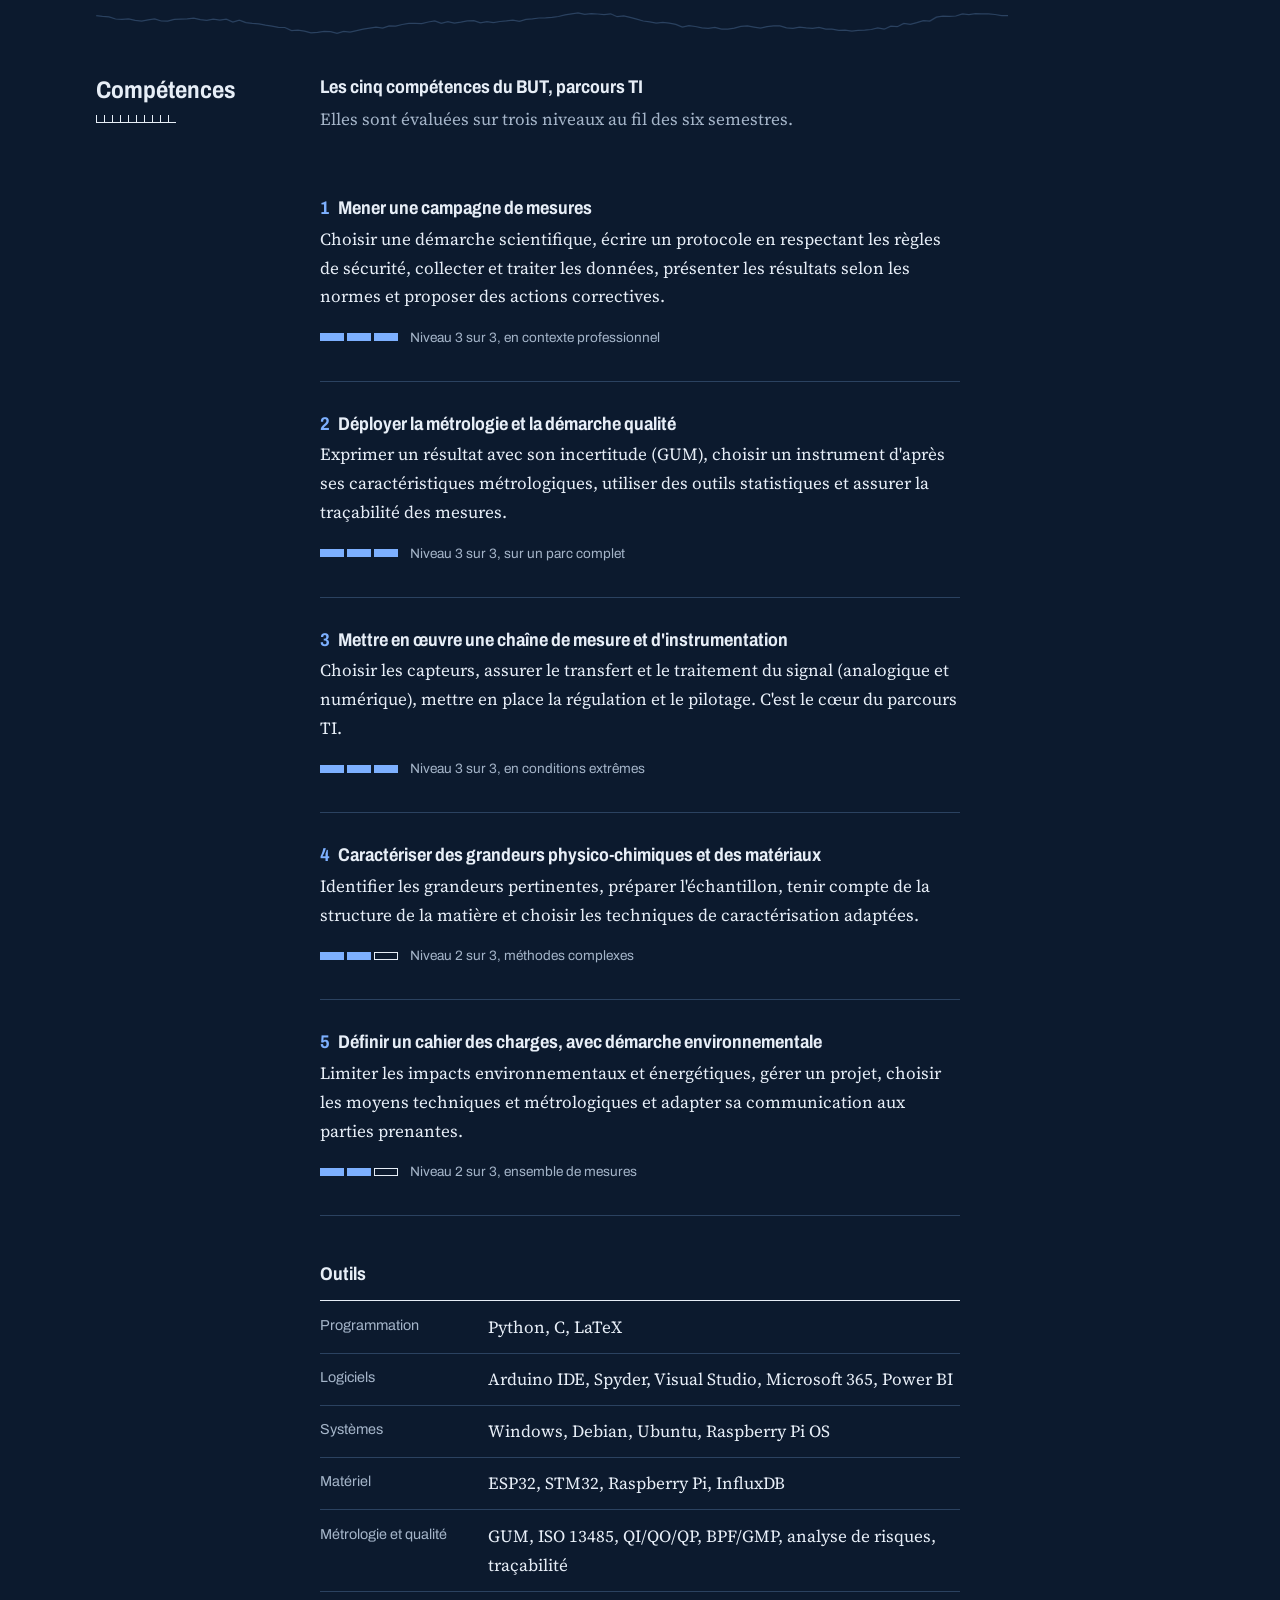
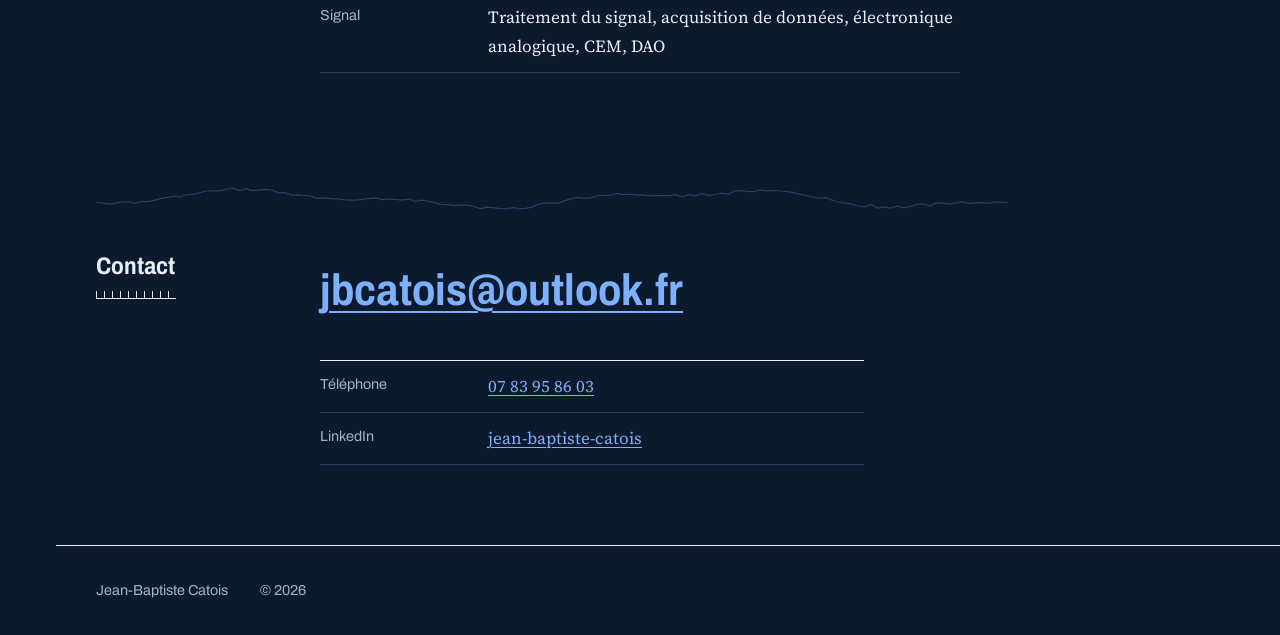
==== commit 23c3bd9a: "Refonte du portfolio : thème bleu nuit, règle graduée, graphiques animés, texte réécrit Co-Authored-" ====
--- a/index.html
+++ b/index.html
@@ -13,14 +13,12 @@
   <meta property="og:type" content="website">
   <meta property="og:locale" content="fr_FR">
 
-  <link rel="icon" href="data:image/svg+xml,<svg xmlns='http://www.w3.org/2000/svg' viewBox='0 0 100 100'><text y='.9em' font-size='90'>⚙️</text></svg>">
-
-  <!-- Google Fonts -->
+  <link rel="icon" href="data:image/svg+xml,%3Csvg xmlns='http://www.w3.org/2000/svg' viewBox='0 0 32 32'%3E%3Crect width='32' height='32' fill='%230c1a2e'/%3E%3Cpath d='M6 4v24M6 8h8M6 16h12M6 24h8' stroke='%23e7eef7' stroke-width='2' fill='none'/%3E%3Cpath d='M6 16h22' stroke='%237db0ff' stroke-width='3'/%3E%3C/svg%3E">
+
   <link rel="preconnect" href="https://fonts.googleapis.com">
   <link rel="preconnect" href="https://fonts.gstatic.com" crossorigin>
-  <link href="https://fonts.googleapis.com/css2?family=Inter:wght@300;400;500&family=JetBrains+Mono:wght@400;500&family=Playfair+Display:ital,wght@0,400;0,600;1,400&display=swap" rel="stylesheet">
-
-  <!-- CSS -->
+  <link href="https://fonts.googleapis.com/css2?family=Archivo:wdth,wght@62..125,400..800&family=Source+Serif+4:ital,opsz,wght@0,8..60,400..600;1,8..60,400&display=swap" rel="stylesheet">
+
   <link rel="stylesheet" href="css/reset.css">
   <link rel="stylesheet" href="css/variables.css">
   <link rel="stylesheet" href="css/layout.css">
@@ -29,577 +27,312 @@
 </head>
 <body>
 
-  <!-- Grain photographique -->
-  <div class="noise-overlay" aria-hidden="true"></div>
-
-  <!-- ══════════════════════════ NAV ══════════════════════════ -->
-  <nav class="nav" id="nav" role="navigation" aria-label="Navigation principale">
+  <!-- Règle graduée : le curseur suit le défilement -->
+  <div class="ruler" aria-hidden="true">
+    <div class="ruler__cursor" id="rulerCursor"><span class="ruler__reading" id="rulerReading">0 mm</span></div>
+  </div>
+
+  <nav class="nav" id="nav" aria-label="Navigation principale">
     <div class="container nav__inner">
-      <a href="#hero" class="nav__logo">JBC</a>
+      <a href="#hero" class="nav__logo">Jean-Baptiste Catois</a>
       <button class="nav__burger" id="navBurger" aria-label="Ouvrir le menu" aria-expanded="false" aria-controls="navLinks">
         <span></span><span></span><span></span>
       </button>
       <ul class="nav__links" id="navLinks" role="list">
         <li><a href="#about">À propos</a></li>
         <li><a href="#education">Formation</a></li>
-        <li><a href="#competences">Compétences</a></li>
         <li><a href="#experience">Expériences</a></li>
         <li><a href="#projects">Projets</a></li>
-        <li><a href="#skills">Outils</a></li>
-        <li><a href="#contact" class="nav__cta">Contact</a></li>
+        <li><a href="#competences">Compétences</a></li>
+        <li><a href="#contact">Contact</a></li>
       </ul>
     </div>
   </nav>
 
   <main>
 
-    <!-- ══════════════════════════ HERO ══════════════════════════ -->
     <section id="hero" class="hero">
       <div class="container">
-        <p class="hero__eyebrow">Portfolio // 2026</p>
-        <h1 class="hero__name">Jean-Baptiste<br><em>Catois</em></h1>
-        <p class="hero__role">
-          Ingénieur ENSICAEN — 1&nbsp;ère&nbsp;année<br>
-          Génie Physique &amp; Systèmes Embarqués — Apprentissage
+        <h1 class="hero__name">Jean-Baptiste Catois</h1>
+        <figure class="trace">
+          <svg class="trace__svg" id="traceSvg" viewBox="0 0 1000 160" preserveAspectRatio="none" role="img" aria-label="Courbe de mesure entourée de sa bande d'incertitude">
+            <line class="trace__axis" x1="0" y1="80" x2="1000" y2="80"/>
+            <g class="trace__scroller drift" id="traceScroller"></g>
+          </svg>
+        </figure>
+        <ul class="figures" role="list">
+          <li><span class="figures__v">800&nbsp;h</span><span class="figures__l">de TP au BUT Mesures Physiques</span></li>
+          <li><span class="figures__v">3</span><span class="figures__l">expériences en industrie</span></li>
+          <li><span class="figures__v">5</span><span class="figures__l">compétences du BUT validées</span></li>
+          <li><span class="figures__v">3&nbsp;ans</span><span class="figures__l">d'alternance en cours</span></li>
+        </ul>
+        <p class="hero__lead">
+          Je suis en première année d'ingénieur à l'ENSICAEN, en apprentissage chez Aptar Pharma Injectables.
+          J'y travaille au service Qualification/Validation, en environnement pharmaceutique réglementé (BPF/GMP).
         </p>
-        <p class="hero__status">
-          <span class="status-dot"></span>En alternance — Aptar Pharma Injectables — Qualification/Validation
-        </p>
-        <p class="hero__pitch">
-          Ingénieur apprenti en 1&nbsp;ère&nbsp;année à l'ENSICAEN, spécialité Génie Physique et Systèmes
-          Embarqués. J'interviens au sein du service Qualification/Validation d'Aptar Pharma Injectables
-          (Granville &amp; Brécey) dans un environnement pharmaceutique réglementé (BPF/GMP).
-        </p>
-        <div class="hero__ctas">
-          <a href="#projects" class="btn-editorial">Voir mes projets →</a>
-          <a href="assets/docs/CV_JeanBaptiste_Catois.pdf" class="btn-editorial btn-editorial--ghost" download>Télécharger le CV</a>
-          <a href="print/index.html" class="btn-editorial btn-editorial--ghost" target="_blank">Portfolio imprimable →</a>
-        </div>
-      </div>
-    </section>
-
-    <!-- ══════════════════════════ ABOUT ══════════════════════════ -->
-    <section id="about" class="section about">
-      <div class="container">
-        <header class="section-heading reveal">
-          <span class="section-heading__label">// 01</span>
-          <h2 class="section-heading__title">À propos</h2>
-        </header>
-
-        <div class="about__grid">
-
-          <div class="about__bio reveal">
-            <p>
-              Passionné par la physique appliquée et l'instrumentation, je suis actuellement en
-              1&nbsp;ère&nbsp;année à l'ENSICAEN, spécialité Génie Physique et Systèmes Embarqués,
-              par la voie de l'apprentissage. Mon cursus m'a apporté de solides bases en systèmes
-              embarqués, métrologie et traitement du signal.
-            </p>
-            <p>
-              En alternance chez Aptar Pharma Injectables (Granville &amp; Brécey), j'interviens
-              au service Qualification/Validation dans un environnement pharmaceutique réglementé
-              (BPF/GMP). Mes expériences précédentes chez Aptar (métrologie) et AXFIL (qualité ISO 13485)
-              m'ont forgé une culture industrielle de l'audit et de la rigueur documentaire.
-            </p>
-            <div class="about__lang-tags">
-              <span class="tag">FR — Natif</span>
-              <span class="tag">EN — B2 (CLES)</span>
-              <span class="tag">DE — A2</span>
-              <span class="tag">EFS — Donneur bénévole</span>
-            </div>
-          </div>
-
-          <div class="about__stats reveal">
-            <div class="about__stat">
-              <span class="about__stat-value">800h</span>
-              <span class="about__stat-label">de TP — BUT MP</span>
-            </div>
-            <div class="about__stat">
-              <span class="about__stat-value">3</span>
-              <span class="about__stat-label">expériences industrielles</span>
-            </div>
-            <div class="about__stat">
-              <span class="about__stat-value">5</span>
-              <span class="about__stat-label">compétences BUT validées</span>
-            </div>
-          </div>
-
-          <div class="about__interests reveal">
-            <p class="about__interests-title">Centres d'intérêt</p>
-            <ul class="interests-list">
-              <li>Judo — 13 ans de pratique</li>
-              <li>Clarinette &amp; orchestre au conservatoire — 13 ans</li>
-              <li>Scoutisme — 6 ans</li>
-              <li>Permis B — véhiculé</li>
-            </ul>
-          </div>
-
-        </div>
-      </div>
-    </section>
-
-    <!-- ══════════════════════════ FORMATION ══════════════════════════ -->
-    <section id="education" class="section education">
-      <div class="container">
-        <header class="section-heading reveal">
-          <span class="section-heading__label">// 02</span>
-          <h2 class="section-heading__title">Formation</h2>
-        </header>
-
-        <article class="edu-item reveal">
-          <div class="grid-12">
-            <div class="col-date edu-date">
-              <span class="mono-label">Sept. 2026</span>
-              <span class="mono-label">2029 (prévu)</span>
-              <span class="mono-label">Caen</span>
-            </div>
-            <div class="col-main">
-              <h3 class="edu-title">ENSICAEN</h3>
-              <p class="edu-subtitle">École Nationale Supérieure d'Ingénieurs de Caen — 1&nbsp;ère&nbsp;année (en cours)</p>
-              <p class="edu-desc">
-                Formation d'ingénieur par l'apprentissage — Spécialité Génie Physique et Systèmes Embarqués.
-                École habilitée par la CTI. Alternance 3 ans avec Aptar Pharma Injectables (Granville &amp; Brécey).
-              </p>
-              <div class="tags">
-                <span class="tag">Génie physique</span>
-                <span class="tag">Systèmes embarqués</span>
-                <span class="tag">Apprentissage</span>
-                <span class="tag">CTI</span>
-              </div>
-            </div>
-          </div>
-        </article>
-
-        <article class="edu-item reveal">
-          <div class="grid-12">
-            <div class="col-date edu-date">
-              <span class="mono-label">Sept. 2023</span>
-              <span class="mono-label">Juil. 2026</span>
-              <span class="mono-label">IUT de Caen, Campus 2</span>
-            </div>
-            <div class="col-main">
-              <h3 class="edu-title">BUT Mesures Physiques</h3>
-              <p class="edu-subtitle">Parcours Techniques de l'instrumentation (TI) — Diplômé juil. 2026</p>
-              <p class="edu-desc">
-                Formation de 3 ans alliant 800&nbsp;h de TP, 800&nbsp;h de TD et 400&nbsp;h de CM.
-                Électronique analogique et numérique, instrumentation, microcontrôleurs (STM32, ESP32, Raspberry Pi),
-                acquisition de données, traitement du signal, métrologie, optique et thermodynamique.
-                Programmation en C et Python. Solutions IoT et base de données InfluxDB.
-              </p>
-              <div class="tags">
-                <span class="tag">ESP32 / STM32</span>
-                <span class="tag">Python / C</span>
-                <span class="tag">Métrologie</span>
-                <span class="tag">Traitement du signal</span>
-                <span class="tag">IoT</span>
-                <span class="tag">Alternance</span>
-              </div>
-            </div>
-          </div>
-        </article>
-
-        <article class="edu-item reveal">
-          <div class="grid-12">
-            <div class="col-date edu-date">
-              <span class="mono-label">Sept. 2020</span>
-              <span class="mono-label">Juin 2023</span>
-              <span class="mono-label">Caen</span>
-            </div>
-            <div class="col-main">
-              <h3 class="edu-title">Lycée Jean-Rostand</h3>
-              <p class="edu-subtitle">Baccalauréat Général — Mention BIEN</p>
-              <p class="edu-desc">
-                Spécialités : Mathématiques, Physique-Chimie et Mathématiques expertes.
-              </p>
-              <div class="tags">
-                <span class="tag">Mathématiques</span>
-                <span class="tag">Physique-Chimie</span>
-                <span class="tag">Maths expertes</span>
-              </div>
-            </div>
-          </div>
-        </article>
-
-      </div>
-    </section>
-
-    <!-- ══════════════════════════ COMPÉTENCES BUT ══════════════════════════ -->
-    <section id="competences" class="section competences">
-      <div class="container">
-        <header class="section-heading reveal">
-          <span class="section-heading__label">// 03</span>
-          <h2 class="section-heading__title">Compétences BUT — Parcours TI</h2>
-        </header>
-        <p class="section-sub reveal">
-          5 compétences structurantes du Bachelor Universitaire de Technologie Mesures Physiques,
-          développées sur 3 ans (6 semestres) dans le parcours Techniques d'instrumentation.
-        </p>
-
-        <article class="comp-item reveal">
-          <span class="comp-num">01</span>
-          <div class="comp-body">
-            <h3 class="comp-title">Mener une campagne de mesures</h3>
-            <p class="comp-desc">
-              Choisir une démarche scientifique adaptée, élaborer un protocole en respectant les normes
-              de sécurité, collecter et traiter les données de manière fiable, présenter les résultats
-              selon les normes et mettre en place des actions correctives.
-            </p>
-            <div class="level-tags">
-              <span class="level-tag">N1 — Grandeurs simples</span>
-              <span class="level-tag">N2 — Traitement complexe</span>
-              <span class="level-tag level-tag--active">N3 — Contexte pro</span>
-            </div>
-          </div>
-        </article>
-
-        <article class="comp-item reveal">
-          <span class="comp-num">02</span>
-          <div class="comp-body">
-            <h3 class="comp-title">Déployer la métrologie et la démarche qualité</h3>
-            <p class="comp-desc">
-              Exprimer un résultat avec son incertitude (GUM), choisir et mettre en œuvre un instrument
-              selon ses caractéristiques métrologiques, utiliser des outils statistiques et assurer
-              la traçabilité et la fiabilité des mesures.
-            </p>
-            <div class="level-tags">
-              <span class="level-tag">N1 — Résultat de mesure</span>
-              <span class="level-tag">N2 — Instrument de mesure</span>
-              <span class="level-tag level-tag--active">N3 — Parc complet</span>
-            </div>
-          </div>
-        </article>
-
-        <article class="comp-item reveal">
-          <span class="comp-num">03</span>
-          <div class="comp-body">
-            <h3 class="comp-title">Mettre en œuvre une chaîne de mesure et d'instrumentation</h3>
-            <p class="comp-desc">
-              Choisir les capteurs ou détecteurs adaptés, mettre en œuvre le transfert et le traitement
-              du signal (analogique/numérique), mettre en place la régulation et le pilotage de
-              l'instrumentation. Cœur du parcours TI.
-            </p>
-            <div class="level-tags">
-              <span class="level-tag">N1 — Chaîne simple</span>
-              <span class="level-tag">N2 — Mesure + régulation</span>
-              <span class="level-tag level-tag--active">N3 — Conditions extrêmes</span>
-            </div>
-          </div>
-        </article>
-
-        <article class="comp-item reveal">
-          <span class="comp-num">04</span>
-          <div class="comp-body">
-            <h3 class="comp-title">Caractériser des grandeurs physico-chimiques et matériaux</h3>
-            <p class="comp-desc">
-              Identifier les grandeurs physiques et chimiques pertinentes, adapter la préparation
-              de l'échantillon, tenir compte de la structure de la matière et mettre en œuvre
-              les outils et techniques de caractérisation appropriés.
-            </p>
-            <div class="level-tags">
-              <span class="level-tag">N1 — Méthodes simples</span>
-              <span class="level-tag">N2 — Méthodes complexes</span>
-            </div>
-          </div>
-        </article>
-
-        <article class="comp-item reveal">
-          <span class="comp-num">05</span>
-          <div class="comp-body">
-            <h3 class="comp-title">Définir un cahier des charges (démarche environnementale)</h3>
-            <p class="comp-desc">
-              Limiter les impacts environnementaux et énergétiques, mettre en œuvre une gestion
-              de projet pertinente, choisir les moyens techniques et métrologiques adaptés
-              et utiliser une communication adaptée aux parties prenantes.
-            </p>
-            <div class="level-tags">
-              <span class="level-tag">N1 — Mesure simple</span>
-              <span class="level-tag">N2 — Ensemble de mesures</span>
-            </div>
-          </div>
-        </article>
-
-      </div>
-    </section>
-
-    <!-- ══════════════════════════ EXPÉRIENCES ══════════════════════════ -->
-    <section id="experience" class="section experience">
-      <div class="container">
-        <header class="section-heading reveal">
-          <span class="section-heading__label">// 04</span>
-          <h2 class="section-heading__title">Expériences professionnelles</h2>
-        </header>
-
-        <article class="exp-item reveal">
-          <div class="grid-12">
-            <div class="col-content">
-              <h3 class="exp-company">APTAR PHARMA</h3>
-              <p class="exp-role">Alternant ingénieur Qualification/Validation</p>
-              <p class="exp-mission-title">Digitalisation du service — outils de suivi, d'analyse et de visualisation Q/V</p>
-              <p class="exp-desc">
-                Alternance de 3 ans au sein du service Qualification/Validation (sites de Granville et Brécey),
-                fabricant de composants pour l'industrie pharmaceutique réglementée (BPF/GMP).
-                Développement d'outils informatiques pour améliorer la collaboration et l'efficacité du service :
-                tableaux de bord Power BI (visualisation des délais, charges, activités de qualification par type/secteur/site),
-                plateforme de tickets pour le suivi des demandes, vue des sites compilant l'état qualifié des équipements
-                et les délais de requalification, outils d'analyse croisée avec la production et la maintenance.
-              </p>
-              <div class="tags">
-                <span class="tag">Power BI</span>
-                <span class="tag">Outils digitaux</span>
-                <span class="tag">BPF / GMP</span>
-                <span class="tag">Qualification</span>
-                <span class="tag">Pharma</span>
-                <span class="tag">Analyse de données</span>
-              </div>
-            </div>
-            <div class="col-aside exp-aside">
-              <span class="mono-label">Sept. 2026 — présent</span>
-              <span class="mono-label">Granville &amp; Brécey</span>
-            </div>
-          </div>
-        </article>
-
-        <article class="exp-item reveal">
-          <div class="grid-12">
-            <div class="col-content">
-              <h3 class="exp-company">APTAR PHARMA</h3>
-              <p class="exp-role">Alternant Métrologie</p>
-              <p class="exp-mission-title">Rédaction d'un rationnel — Justification du fréquentiel de vérification</p>
-              <p class="exp-desc">
-                Rédaction d'un rationnel justifiant le fréquentiel de vérification par une analyse de
-                risques incluant l'évaluation de la criticité des fréquences de vérification actuelles.
-                Rédaction technique via la production de documents justificatifs (rationnels) pour valider
-                les changements de périodicité et assurer l'amélioration continue par l'optimisation du
-                plan de surveillance métrologique.
-              </p>
-              <div class="tags">
-                <span class="tag">Métrologie</span>
-                <span class="tag">Analyse de risques</span>
-                <span class="tag">Plan de surveillance</span>
-                <span class="tag">Pharma</span>
-              </div>
-            </div>
-            <div class="col-aside exp-aside">
-              <span class="mono-label">Oct. 2025 — Juil. 2026</span>
-              <span class="mono-label">Granville</span>
-            </div>
-          </div>
-        </article>
-
-        <article class="exp-item reveal">
-          <div class="grid-12">
-            <div class="col-content">
-              <h3 class="exp-company">AXFIL</h3>
-              <p class="exp-role">Stagiaire Qualité</p>
-              <p class="exp-mission-title">Mission en validation et assurance qualité (ISO 13485)</p>
-              <p class="exp-desc">
-                Validation et assurance qualité selon la norme ISO&nbsp;13485 avec qualification
-                d'équipements par le déploiement et l'exécution des protocoles QI/QO/QP.
-                Préparation d'audit par la mise en conformité des processus. Amélioration continue
-                via l'analyse des processus de production pour identifier les écarts et optimiser
-                les flux. Gestion et suivi métrologique du parc d'instruments de mesure.
-              </p>
-              <div class="tags">
-                <span class="tag">ISO 13485</span>
-                <span class="tag">QI / QO / QP</span>
-                <span class="tag">Audit qualité</span>
-                <span class="tag">Dispositifs médicaux</span>
-                <span class="tag">Métrologie</span>
-              </div>
-            </div>
-            <div class="col-aside exp-aside">
-              <span class="mono-label">Avr. 2025 — Juin 2025</span>
-              <span class="mono-label">L'Aigle</span>
-            </div>
-          </div>
-        </article>
-
-      </div>
-    </section>
-
-    <!-- ══════════════════════════ PROJETS ══════════════════════════ -->
-    <section id="projects" class="section projects">
-      <div class="container">
-        <header class="section-heading reveal">
-          <span class="section-heading__label">// 05</span>
-          <h2 class="section-heading__title">Projets</h2>
-        </header>
-
-        <article class="project-item reveal">
-          <div class="grid-12">
-            <div class="col-content project-content">
-              <span class="mono-label project-cat">SAÉ — IoT / Embarqué</span>
-              <h3 class="project-title">Station météo autonome</h3>
-              <span class="project-sub">Nov. 2024 — Mars 2025</span>
-              <p class="project-desc">
-                Développement d'une station météorologique autonome multi-capteurs (température, humidité,
-                particules fines, pression atmosphérique) pilotée par un microcontrôleur ESP32.
-                Programmation de la transmission sans fil des données vers une interface web dédiée
-                avec base de données InfluxDB. Intégration comme outil de démonstration pédagogique
-                pour le BUT Mesures Physiques.
-              </p>
-              <div class="tags">
-                <span class="tag">ESP32</span>
-                <span class="tag">C / Arduino</span>
-                <span class="tag">InfluxDB</span>
-                <span class="tag">IoT</span>
-                <span class="tag">Multi-capteurs</span>
-                <span class="tag">Wi-Fi</span>
-              </div>
-            </div>
-            <div class="col-aside project-aside">
-              <span class="project-num">01</span>
-            </div>
-          </div>
-        </article>
-
-        <article class="project-item reveal">
-          <div class="grid-12">
-            <div class="col-content project-content">
-              <span class="mono-label project-cat">Analyse quantitative — Instrumentation</span>
-              <h3 class="project-title">Caractérisation de l'aluminium</h3>
-              <span class="project-sub">Janv. 2024 — Mars 2024</span>
-              <p class="project-desc">
-                Détermination du taux de pureté de l'aluminium ménager par dosage complexométrique
-                (EDTA) et titrage en retour. Mise en œuvre d'un protocole expérimental de chimie
-                analytique, calcul des incertitudes de mesure (GUM) pour valider la fiabilité des
-                résultats et analyse critique des teneurs obtenues par rapport aux standards industriels.
-              </p>
-              <div class="tags">
-                <span class="tag">Python</span>
-                <span class="tag">GUM</span>
-                <span class="tag">Chimie analytique</span>
-                <span class="tag">EDTA</span>
-                <span class="tag">Incertitudes</span>
-                <span class="tag">Métrologie</span>
-              </div>
-            </div>
-            <div class="col-aside project-aside">
-              <span class="project-num">02</span>
-            </div>
-          </div>
-        </article>
-
-      </div>
-    </section>
-
-    <!-- ══════════════════════════ COMPÉTENCES TECHNIQUES ══════════════════════════ -->
-    <section id="skills" class="section skills">
-      <div class="container">
-        <header class="section-heading reveal">
-          <span class="section-heading__label">// 06</span>
-          <h2 class="section-heading__title">Compétences techniques</h2>
-        </header>
-
-        <div class="skills__list">
-
-          <div class="skills__group reveal">
-            <span class="skills__group-title">Programmation</span>
-            <div class="skills__tags">
-              <span class="tag">Python</span>
-              <span class="tag">C</span>
-              <span class="tag">LaTeX</span>
-            </div>
-          </div>
-
-          <div class="skills__group reveal">
-            <span class="skills__group-title">Outils &amp; IDEs</span>
-            <div class="skills__tags">
-              <span class="tag">Arduino IDE</span>
-              <span class="tag">Spyder 6</span>
-              <span class="tag">Visual Studio</span>
-              <span class="tag">Pack Office 365</span>
-            </div>
-          </div>
-
-          <div class="skills__group reveal">
-            <span class="skills__group-title">Systèmes &amp; OS</span>
-            <div class="skills__tags">
-              <span class="tag">Windows</span>
-              <span class="tag">Debian</span>
-              <span class="tag">Ubuntu</span>
-              <span class="tag">Raspberry Pi OS</span>
-            </div>
-          </div>
-
-          <div class="skills__group reveal">
-            <span class="skills__group-title">Matériel &amp; Protocoles</span>
-            <div class="skills__tags">
-              <span class="tag">ESP32</span>
-              <span class="tag">STM32</span>
-              <span class="tag">Raspberry Pi</span>
-              <span class="tag">InfluxDB</span>
-              <span class="tag">IoT / Wi-Fi</span>
-            </div>
-          </div>
-
-          <div class="skills__group reveal">
-            <span class="skills__group-title">Métrologie &amp; Qualité</span>
-            <div class="skills__tags">
-              <span class="tag">GUM</span>
-              <span class="tag">ISO 13485</span>
-              <span class="tag">QI / QO / QP</span>
-              <span class="tag">BPF / GMP</span>
-              <span class="tag">Power BI</span>
-              <span class="tag">Analyse de risques</span>
-              <span class="tag">Traçabilité</span>
-            </div>
-          </div>
-
-          <div class="skills__group reveal">
-            <span class="skills__group-title">Signal &amp; Instrumentation</span>
-            <div class="skills__tags">
-              <span class="tag">Traitement du signal</span>
-              <span class="tag">Acquisition de données</span>
-              <span class="tag">Électronique analogique</span>
-              <span class="tag">CEM</span>
-              <span class="tag">DAO</span>
-            </div>
-          </div>
-
-        </div>
-      </div>
-    </section>
-
-    <!-- ══════════════════════════ CONTACT ══════════════════════════ -->
-    <section id="contact" class="section contact">
-      <div class="container">
-        <header class="section-heading reveal">
-          <span class="section-heading__label">// 07</span>
-          <h2 class="section-heading__title">Contact</h2>
-        </header>
-
-        <div class="contact__inner reveal">
-          <p class="contact__available">
-            <span class="status-dot"></span>En alternance — Aptar Pharma Injectables × ENSICAEN — depuis Sept. 2026
+        <dl class="defs">
+          <div class="defs__row"><dt>Formation</dt><dd>ENSICAEN, Génie physique et systèmes embarqués (apprentissage)</dd></div>
+          <div class="defs__row"><dt>Entreprise</dt><dd>Aptar Pharma Injectables, Granville et Brécey</dd></div>
+          <div class="defs__row"><dt>Diplôme obtenu</dt><dd>BUT Mesures Physiques, juillet 2026</dd></div>
+        </dl>
+        <div class="hero__links">
+          <a href="assets/docs/CV_JeanBaptiste_Catois.pdf" class="btn" download>Télécharger le CV (PDF)</a>
+          <a href="#projects" class="link">Voir les projets</a>
+          <a href="print/index.html" class="link" target="_blank" rel="noopener">Version imprimable</a>
+        </div>
+      </div>
+    </section>
+
+    <section id="about" class="section">
+      <div class="container"><svg class="strip" viewBox="0 0 1000 28" preserveAspectRatio="none" aria-hidden="true" data-seed="18"></svg></div>
+      <div class="container section__grid">
+        <h2 class="section__title">À propos</h2>
+        <div class="section__body">
+          <p>
+            J'ai fait trois ans de BUT Mesures Physiques à Caen : beaucoup de travaux pratiques en électronique,
+            en instrumentation et en métrologie, avec les microcontrôleurs (ESP32, STM32) et la programmation en C et en Python.
           </p>
+          <p style="margin-top:0.8rem">
+            Chez Aptar, j'ai d'abord travaillé en métrologie avant de passer à la qualification/validation.
+            Mon stage chez AXFIL m'a fait pratiquer l'ISO&nbsp;13485 et les protocoles QI/QO/QP.
+            Ce que j'aime dans ces métiers : un résultat n'est utile que si on sait dire à quel point on peut s'y fier.
+          </p>
+          <dl class="defs" style="margin-top:2rem">
+            <div class="defs__row"><dt>Langues</dt><dd>Français natif, anglais B2 (CLES), allemand A2</dd></div>
+            <div class="defs__row"><dt>Hors travail</dt><dd>Judo (13 ans), clarinette et orchestre au conservatoire (13 ans), scoutisme (6 ans), donneur bénévole à l'EFS</dd></div>
+            <div class="defs__row"><dt>Mobilité</dt><dd>Permis B, véhiculé</dd></div>
+          </dl>
+        </div>
+      </div>
+    </section>
+
+    <section id="education" class="section">
+      <div class="container"><svg class="strip" viewBox="0 0 1000 28" preserveAspectRatio="none" aria-hidden="true" data-seed="31"></svg></div>
+      <div class="container section__grid">
+        <h2 class="section__title">Formation</h2>
+        <div class="section__body">
+
+          <article class="entry">
+            <div class="entry__when">2026 – 2029 (prévu)<br>Caen</div>
+            <div>
+              <h3 class="entry__title">ENSICAEN</h3>
+              <p class="entry__sub">Première année en cours, école habilitée par la CTI</p>
+              <p>
+                Formation d'ingénieur par apprentissage, spécialité Génie physique et systèmes embarqués.
+                L'alternance dure trois ans chez Aptar Pharma Injectables (Granville et Brécey).
+              </p>
+            </div>
+          </article>
+
+          <article class="entry">
+            <div class="entry__when">2023 – 2026<br>IUT de Caen, Campus 2</div>
+            <div>
+              <h3 class="entry__title">BUT Mesures Physiques</h3>
+              <p class="entry__sub">Parcours Techniques de l'instrumentation, diplômé en juillet 2026</p>
+              <p>
+                Trois ans, avec 800&nbsp;h de TP, 800&nbsp;h de TD et 400&nbsp;h de CM : électronique analogique et numérique,
+                instrumentation, microcontrôleurs (STM32, ESP32, Raspberry Pi), acquisition de données,
+                traitement du signal, métrologie, optique et thermodynamique. Programmation en C et en Python,
+                solutions IoT avec la base de données InfluxDB.
+              </p>
+            </div>
+          </article>
+
+          <article class="entry">
+            <div class="entry__when">2020 – 2023<br>Caen</div>
+            <div>
+              <h3 class="entry__title">Lycée Jean-Rostand</h3>
+              <p class="entry__sub">Baccalauréat général, mention Bien</p>
+              <p>Spécialités mathématiques, physique-chimie et mathématiques expertes.</p>
+            </div>
+          </article>
+
+        </div>
+      </div>
+    </section>
+
+    <section id="experience" class="section">
+      <div class="container"><svg class="strip" viewBox="0 0 1000 28" preserveAspectRatio="none" aria-hidden="true" data-seed="44"></svg></div>
+      <div class="container section__grid">
+        <h2 class="section__title">Expériences</h2>
+        <div class="section__body">
+
+          <article class="entry">
+            <div class="entry__when">Depuis sept. 2026<br>Granville et Brécey</div>
+            <div>
+              <h3 class="entry__title">Aptar Pharma</h3>
+              <p class="entry__sub">Alternant ingénieur Qualification/Validation</p>
+              <p>
+                Alternance de trois ans au service Qualification/Validation, sur les sites de Granville et de Brécey.
+                Aptar fabrique des composants pour l'industrie pharmaceutique, soumise aux BPF/GMP.
+              </p>
+              <p>
+                Ma mission : numériser le suivi du service. Je construis des tableaux de bord Power BI
+                (délais, charge, activités de qualification par type, secteur et site), une plateforme de tickets
+                pour les demandes, une vue par site de l'état qualifié des équipements et des délais de requalification,
+                et des analyses croisées avec la production et la maintenance.
+              </p>
+              <p class="entry__tools">Power BI, BPF/GMP, qualification, analyse de données</p>
+            </div>
+          </article>
+
+          <article class="entry">
+            <div class="entry__when">Oct. 2025 – juil. 2026<br>Granville</div>
+            <div>
+              <h3 class="entry__title">Aptar Pharma</h3>
+              <p class="entry__sub">Alternant en métrologie</p>
+              <p>
+                J'ai rédigé un rationnel qui justifie la fréquence de vérification des instruments.
+                Il s'appuie sur une analyse de risques et sur la criticité des fréquences actuelles.
+                Ces documents servent à valider les changements de périodicité et à faire évoluer le plan de surveillance métrologique.
+              </p>
+              <p class="entry__tools">Métrologie, analyse de risques, plan de surveillance</p>
+            </div>
+          </article>
+
+          <article class="entry">
+            <div class="entry__when">Avr. – juin 2025<br>L'Aigle</div>
+            <div>
+              <h3 class="entry__title">AXFIL</h3>
+              <p class="entry__sub">Stagiaire qualité</p>
+              <p>
+                Mission de validation et d'assurance qualité selon l'ISO&nbsp;13485 : qualification d'équipements
+                avec écriture et exécution de protocoles QI/QO/QP, préparation d'audit, analyse des processus
+                de production pour repérer les écarts, et suivi métrologique du parc d'instruments de mesure.
+              </p>
+              <p class="entry__tools">ISO 13485, QI/QO/QP, audit, dispositifs médicaux</p>
+            </div>
+          </article>
+
+        </div>
+      </div>
+    </section>
+
+    <section id="projects" class="section">
+      <div class="container"><svg class="strip" viewBox="0 0 1000 28" preserveAspectRatio="none" aria-hidden="true" data-seed="57"></svg></div>
+      <div class="container section__grid">
+        <h2 class="section__title">Projets</h2>
+        <div class="section__body">
+
+          <article class="entry">
+            <div class="entry__when">Nov. 2024 – mars 2025<svg class="mini" viewBox="0 0 160 60" aria-hidden="true" data-kind="weather"></svg></div>
+            <div>
+              <h3 class="entry__title">Station météo autonome</h3>
+              <p class="entry__sub">SAÉ, IoT et systèmes embarqués</p>
+              <p>
+                Une station météo multi-capteurs (température, humidité, particules fines, pression)
+                pilotée par un ESP32. Les mesures partent en Wi-Fi vers une interface web adossée à une base InfluxDB.
+                La station sert maintenant de démonstration pédagogique au BUT Mesures Physiques.
+              </p>
+              <p class="entry__tools">ESP32, C/Arduino, InfluxDB, Wi-Fi</p>
+            </div>
+          </article>
+
+          <article class="entry">
+            <div class="entry__when">Janv. – mars 2024<svg class="mini" viewBox="0 0 160 80" aria-hidden="true" data-kind="calib"></svg></div>
+            <div>
+              <h3 class="entry__title">Caractérisation de l'aluminium</h3>
+              <p class="entry__sub">Analyse quantitative, instrumentation</p>
+              <p>
+                Détermination de la pureté d'un aluminium ménager par dosage complexométrique à l'EDTA
+                et titrage en retour. J'ai écrit le protocole, calculé les incertitudes (GUM) pour juger de la fiabilité
+                des résultats, puis comparé les teneurs obtenues aux standards industriels.
+              </p>
+              <p class="entry__tools">Python, GUM, chimie analytique</p>
+            </div>
+          </article>
+
+        </div>
+      </div>
+    </section>
+
+    <section id="competences" class="section">
+      <div class="container"><svg class="strip" viewBox="0 0 1000 28" preserveAspectRatio="none" aria-hidden="true" data-seed="70"></svg></div>
+      <div class="container section__grid">
+        <h2 class="section__title">Compétences</h2>
+        <div class="section__body">
+
+          <h3 style="font-size:1.15rem;margin-bottom:0.5rem">Les cinq compétences du BUT, parcours TI</h3>
+          <p class="comp-intro">Elles sont évaluées sur trois niveaux au fil des six semestres.</p>
+
+          <article class="entry" style="grid-template-columns:1fr">
+            <div>
+              <h3 class="comp__title"><span class="comp__n">1</span>Mener une campagne de mesures</h3>
+              <p>Choisir une démarche scientifique, écrire un protocole en respectant les règles de sécurité, collecter et traiter les données, présenter les résultats selon les normes et proposer des actions correctives.</p>
+              <div class="gauge"><span class="gauge__bar" aria-hidden="true"><span class="gauge__seg gauge__seg--on"></span><span class="gauge__seg gauge__seg--on"></span><span class="gauge__seg gauge__seg--on"></span></span>Niveau 3 sur 3, en contexte professionnel</div>
+            </div>
+          </article>
+
+          <article class="entry" style="grid-template-columns:1fr">
+            <div>
+              <h3 class="comp__title"><span class="comp__n">2</span>Déployer la métrologie et la démarche qualité</h3>
+              <p>Exprimer un résultat avec son incertitude (GUM), choisir un instrument d'après ses caractéristiques métrologiques, utiliser des outils statistiques et assurer la traçabilité des mesures.</p>
+              <div class="gauge"><span class="gauge__bar" aria-hidden="true"><span class="gauge__seg gauge__seg--on"></span><span class="gauge__seg gauge__seg--on"></span><span class="gauge__seg gauge__seg--on"></span></span>Niveau 3 sur 3, sur un parc complet</div>
+            </div>
+          </article>
+
+          <article class="entry" style="grid-template-columns:1fr">
+            <div>
+              <h3 class="comp__title"><span class="comp__n">3</span>Mettre en œuvre une chaîne de mesure et d'instrumentation</h3>
+              <p>Choisir les capteurs, assurer le transfert et le traitement du signal (analogique et numérique), mettre en place la régulation et le pilotage. C'est le cœur du parcours TI.</p>
+              <div class="gauge"><span class="gauge__bar" aria-hidden="true"><span class="gauge__seg gauge__seg--on"></span><span class="gauge__seg gauge__seg--on"></span><span class="gauge__seg gauge__seg--on"></span></span>Niveau 3 sur 3, en conditions extrêmes</div>
+            </div>
+          </article>
+
+          <article class="entry" style="grid-template-columns:1fr">
+            <div>
+              <h3 class="comp__title"><span class="comp__n">4</span>Caractériser des grandeurs physico-chimiques et des matériaux</h3>
+              <p>Identifier les grandeurs pertinentes, préparer l'échantillon, tenir compte de la structure de la matière et choisir les techniques de caractérisation adaptées.</p>
+              <div class="gauge"><span class="gauge__bar" aria-hidden="true"><span class="gauge__seg gauge__seg--on"></span><span class="gauge__seg gauge__seg--on"></span><span class="gauge__seg"></span></span>Niveau 2 sur 3, méthodes complexes</div>
+            </div>
+          </article>
+
+          <article class="entry" style="grid-template-columns:1fr">
+            <div>
+              <h3 class="comp__title"><span class="comp__n">5</span>Définir un cahier des charges, avec démarche environnementale</h3>
+              <p>Limiter les impacts environnementaux et énergétiques, gérer un projet, choisir les moyens techniques et métrologiques et adapter sa communication aux parties prenantes.</p>
+              <div class="gauge"><span class="gauge__bar" aria-hidden="true"><span class="gauge__seg gauge__seg--on"></span><span class="gauge__seg gauge__seg--on"></span><span class="gauge__seg"></span></span>Niveau 2 sur 3, ensemble de mesures</div>
+            </div>
+          </article>
+
+          <h3 style="font-size:1.15rem;margin:3rem 0 1rem">Outils</h3>
+          <dl class="defs">
+            <div class="defs__row"><dt>Programmation</dt><dd>Python, C, LaTeX</dd></div>
+            <div class="defs__row"><dt>Logiciels</dt><dd>Arduino IDE, Spyder, Visual Studio, Microsoft 365, Power BI</dd></div>
+            <div class="defs__row"><dt>Systèmes</dt><dd>Windows, Debian, Ubuntu, Raspberry Pi OS</dd></div>
+            <div class="defs__row"><dt>Matériel</dt><dd>ESP32, STM32, Raspberry Pi, InfluxDB</dd></div>
+            <div class="defs__row"><dt>Métrologie et qualité</dt><dd>GUM, ISO 13485, QI/QO/QP, BPF/GMP, analyse de risques, traçabilité</dd></div>
+            <div class="defs__row"><dt>Signal</dt><dd>Traitement du signal, acquisition de données, électronique analogique, CEM, DAO</dd></div>
+          </dl>
+
+        </div>
+      </div>
+    </section>
+
+    <section id="contact" class="section section--contact">
+      <div class="container"><svg class="strip" viewBox="0 0 1000 28" preserveAspectRatio="none" aria-hidden="true" data-seed="83"></svg></div>
+      <div class="container section__grid">
+        <h2 class="section__title">Contact</h2>
+        <div class="section__body">
           <a href="mailto:jbcatois@outlook.fr" class="contact__email">jbcatois@outlook.fr</a>
-          <a href="tel:+33783958603" class="contact__link-row">
-            <span class="contact__link-label">Téléphone</span>
-            07 83 95 86 03
-          </a>
-          <a href="https://linkedin.com/in/jean-baptiste-catois" target="_blank" rel="noopener noreferrer" class="contact__link-row">
-            <span class="contact__link-label">LinkedIn</span>
-            jean-baptiste-catois
-          </a>
+          <dl class="defs">
+            <div class="defs__row"><dt>Téléphone</dt><dd><a class="link" href="tel:+33783958603">07 83 95 86 03</a></dd></div>
+            <div class="defs__row"><dt>LinkedIn</dt><dd><a class="link" href="https://linkedin.com/in/jean-baptiste-catois" target="_blank" rel="noopener noreferrer">jean-baptiste-catois</a></dd></div>
+          </dl>
         </div>
       </div>
     </section>
 
   </main>
 
-  <!-- ══════════════════════════ FOOTER ══════════════════════════ -->
   <footer class="footer">
     <div class="container footer__inner">
       <span>Jean-Baptiste Catois</span>
       <span>&copy; <span id="year"></span></span>
-      <span>Hébergé sur GitHub Pages</span>
     </div>
   </footer>
 
-  <!-- JS -->
   <script src="js/nav.js"></script>
-  <script src="js/animations.js"></script>
   <script src="js/main.js"></script>
 </body>
 </html>
--- a/css/variables.css
+++ b/css/variables.css
@@ -1,17 +1,16 @@
 :root {
-  --bg:     #111111;
-  --text:   #e5e5e5;
-  --muted:  #999999;
-  --border: #333333;
-  --accent: #c8a87e; /* ambre chaud — utilisé avec parcimonie */
+  color-scheme: dark;
 
-  --font-heading: 'Playfair Display', Georgia, serif;
-  --font-body:    'Inter', system-ui, sans-serif;
-  --font-mono:    'JetBrains Mono', monospace;
+  --paper: #0c1a2e;
+  --ink:   #e7eef7;
+  --muted: #a5b5c9;
+  --rule:  #2b4260;
+  --blue:  #7db0ff;
 
-  --max-w:  1200px;
-  --pad:    clamp(1.25rem, 4vw, 2.5rem);
-  --nav-h:  56px;
+  --font-head: 'Archivo', 'Arial Narrow', sans-serif;
+  --font-body: 'Source Serif 4', Georgia, serif;
 
-  --ease: cubic-bezier(0.25, 0, 0, 1);
+  --rail: 56px;
+  --pad:  clamp(1.25rem, 4vw, 2.5rem);
+  --nav-h: 52px;
 }
--- a/css/layout.css
+++ b/css/layout.css
@@ -1,99 +1,81 @@
 /* ─── Base ─── */
 body {
-  background: var(--bg);
-  color: var(--text);
+  background: var(--paper);
+  color: var(--ink);
   font-family: var(--font-body);
-  font-size: 1rem;
-  line-height: 1.65;
-}
-
-h1, h2, h3, h4 {
-  font-family: var(--font-heading);
-  font-weight: 400;
-  line-height: 1.15;
-}
-
-/* ─── Grain photographique ─── */
-.noise-overlay {
+  font-size: 1.0625rem;
+  line-height: 1.7;
+  padding-left: var(--rail);
+}
+
+h1, h2, h3 {
+  font-family: var(--font-head);
+  line-height: 1.1;
+  font-variation-settings: 'wdth' 85;
+  font-weight: 700;
+}
+
+a:focus-visible,
+button:focus-visible {
+  outline: 2px solid var(--blue);
+  outline-offset: 3px;
+}
+
+.container {
+  max-width: 62rem;
+  padding-inline: var(--pad);
+  margin-inline: 0;
+}
+
+/* ─── Règle graduée (bord gauche) ─── */
+.ruler {
   position: fixed;
-  top: 0; left: 0;
-  width: 100vw; height: 100vh;
+  inset: 0 auto 0 0;
+  width: var(--rail);
+  border-right: 1px solid var(--ink);
+  background-image:
+    linear-gradient(to bottom, var(--ink) 1px, transparent 1px),
+    linear-gradient(to bottom, var(--ink) 1px, transparent 1px);
+  background-size: 10px 8px, 22px 40px;
+  background-repeat: repeat-y;
+  background-position: right top, right top;
+  z-index: 50;
   pointer-events: none;
-  z-index: 9999;
-  opacity: 0.04;
-  background-image: url("data:image/svg+xml,%3Csvg viewBox='0 0 200 200' xmlns='http://www.w3.org/2000/svg'%3E%3Cfilter id='noiseFilter'%3E%3CfeTurbulence type='fractalNoise' baseFrequency='0.65' numOctaves='3' stitchTiles='stitch'/%3E%3C/filter%3E%3Crect width='100%25' height='100%25' filter='url(%23noiseFilter)'/%3E%3C/svg%3E");
-  background-size: 200px 200px;
-}
-
-/* ─── Container ─── */
-.container {
-  width: 100%;
-  max-width: var(--max-w);
-  margin-inline: auto;
-  padding-inline: var(--pad);
-}
-
-/* ─── Sections ─── */
-.section {
-  padding-block: 6rem;
-}
-
-/* ─── 12-colonnes asymétrique ─── */
-.grid-12 {
-  display: grid;
-  grid-template-columns: repeat(12, 1fr);
-  column-gap: 2rem;
-}
-
-.col-content { grid-column: 1 / 8; }   /* 7 colonnes, contenu principal */
-.col-aside   { grid-column: 9 / 13; }  /* 4 colonnes, méta / décoratif */
-.col-date    { grid-column: 1 / 4; }   /* 3 colonnes, dates / labels */
-.col-main    { grid-column: 4 / 13; }  /* 9 colonnes, contenu élargi */
-
-/* ─── En-têtes de section (motif éditorial) ─── */
-.section-heading {
-  border-bottom: 1px solid var(--border);
-  padding-bottom: 1.5rem;
-  margin-bottom: 4rem;
-}
-
-.section-heading__label {
-  font-family: var(--font-mono);
+}
+
+.ruler__cursor {
+  position: absolute;
+  left: 0;
+  right: 0;
+  top: 0;
+  height: 0;
+  border-top: 2px solid var(--blue);
+  will-change: transform;
+}
+
+.ruler__reading {
+  position: absolute;
+  left: 3px;
+  top: 4px;
+  padding: 1px 3px;
+  background: var(--paper);
+  color: var(--blue);
+  font-family: var(--font-head);
+  font-variation-settings: 'wdth' 85;
   font-size: 0.7rem;
-  color: var(--muted);
-  text-transform: uppercase;
-  letter-spacing: 0.14em;
-  display: block;
-  margin-bottom: 0.75rem;
-}
-
-.section-heading__title {
-  font-size: clamp(2rem, 5vw, 3.5rem);
-  color: var(--text);
-}
-
-.section-sub {
-  color: var(--muted);
-  font-size: 0.9375rem;
-  max-width: 65ch;
-  margin-bottom: 3rem;
-  line-height: 1.75;
+  font-weight: 600;
+  font-variant-numeric: tabular-nums;
+  line-height: 1.2;
 }
 
 /* ─── Navigation ─── */
 .nav {
-  position: fixed;
-  top: 0; left: 0; right: 0;
-  z-index: 100;
+  position: sticky;
+  top: 0;
+  z-index: 40;
   height: var(--nav-h);
-  border-bottom: 1px solid transparent;
-  transition: border-color 0.3s var(--ease), background 0.3s var(--ease);
-}
-
-.nav.scrolled {
-  border-bottom-color: var(--border);
-  background: rgba(17, 17, 17, 0.92);
-  backdrop-filter: blur(10px);
+  background: var(--paper);
+  border-bottom: 1px solid var(--rule);
 }
 
 .nav__inner {
@@ -104,40 +86,30 @@
 }
 
 .nav__logo {
-  font-family: var(--font-mono);
-  font-size: 0.85rem;
-  letter-spacing: 0.12em;
-  color: var(--text);
+  font-family: var(--font-head);
+  font-variation-settings: 'wdth' 85;
+  font-weight: 700;
+  font-size: 1.05rem;
 }
 
 .nav__links {
   display: flex;
-  align-items: center;
-  gap: 1.75rem;
+  gap: 1.5rem;
 }
 
 .nav__links a {
-  font-size: 0.8rem;
-  font-family: var(--font-mono);
+  font-family: var(--font-head);
+  font-size: 0.9rem;
   color: var(--muted);
-  letter-spacing: 0.04em;
-  transition: color 0.2s;
-}
-
-.nav__links a:hover,
+  padding-block: 0.25rem;
+  border-bottom: 2px solid transparent;
+}
+
+.nav__links a:hover { color: var(--ink); }
+
 .nav__links a.active {
-  color: var(--text);
-}
-
-.nav__cta {
-  border: 1px solid var(--border) !important;
-  padding: 0.35rem 0.875rem !important;
-  color: var(--text) !important;
-  transition: border-color 0.2s !important;
-}
-
-.nav__cta:hover {
-  border-color: var(--text) !important;
+  color: var(--ink);
+  border-bottom-color: var(--blue);
 }
 
 .nav__burger {
@@ -145,7 +117,7 @@
   flex-direction: column;
   gap: 5px;
   background: none;
-  border: none;
+  border: 0;
   cursor: pointer;
   padding: 0.5rem;
 }
@@ -153,72 +125,87 @@
 .nav__burger span {
   display: block;
   width: 22px;
-  height: 1px;
-  background: var(--text);
-  transition: transform 0.3s var(--ease), opacity 0.3s;
-}
-
-.nav__burger.open span:nth-child(1) { transform: translateY(6px) rotate(45deg); }
-.nav__burger.open span:nth-child(2) { opacity: 0; }
-.nav__burger.open span:nth-child(3) { transform: translateY(-6px) rotate(-45deg); }
+  height: 2px;
+  background: var(--ink);
+}
+
+/* ─── Sections : titre à gauche, contenu à droite ─── */
+.section {
+  padding-block: 2rem 5rem;
+}
+
+.section__grid {
+  display: grid;
+  grid-template-columns: 11rem 1fr;
+  column-gap: 3rem;
+}
+
+.section__title {
+  font-size: 1.5rem;
+  position: sticky;
+  top: calc(var(--nav-h) + 1.5rem);
+  align-self: start;
+}
+
+.section__title::after {
+  content: "";
+  display: block;
+  margin-top: 0.75rem;
+  width: 5rem;
+  height: 8px;
+  background: repeating-linear-gradient(to right, var(--ink) 0 1px, transparent 1px 8px);
+  border-bottom: 1px solid var(--ink);
+}
+
+.section__body { max-width: 40rem; }
 
 /* ─── Footer ─── */
 .footer {
-  border-top: 1px solid var(--border);
+  border-top: 1px solid var(--ink);
   padding-block: 2rem;
-}
-
-.footer__inner {
-  display: flex;
-  align-items: center;
-  justify-content: space-between;
-  font-size: 0.75rem;
-  font-family: var(--font-mono);
+  font-family: var(--font-head);
+  font-size: 0.9rem;
   color: var(--muted);
-  letter-spacing: 0.04em;
-}
-
-/* ─── Responsive 768px ─── */
+}
+
+.footer__inner { display: flex; gap: 2rem; }
+
+/* ─── Responsive ─── */
+@media (max-width: 900px) {
+  :root { --rail: 0px; }
+  .ruler { display: none; }
+  .section__grid { grid-template-columns: 1fr; row-gap: 2rem; }
+  .section__title { position: static; }
+}
+
 @media (max-width: 768px) {
+  .nav { position: sticky; }
   .nav__links {
     display: none;
-    position: fixed;
+    position: absolute;
     top: var(--nav-h);
     left: 0; right: 0;
-    background: var(--bg);
-    border-bottom: 1px solid var(--border);
+    background: var(--paper);
+    border-bottom: 1px solid var(--rule);
     flex-direction: column;
     gap: 0;
-    padding: 1rem 0;
+    padding: 0.5rem 0;
   }
   .nav__links.open { display: flex; }
-  .nav__links li    { width: 100%; }
   .nav__links a {
     display: block;
-    padding: 0.875rem var(--pad);
-    font-size: 0.9rem;
+    padding: 0.75rem var(--pad);
+    border-bottom: 0;
   }
   .nav__burger { display: flex; }
-
-  .grid-12 {
-    grid-template-columns: 1fr;
-  }
-  .col-content,
-  .col-aside,
-  .col-date,
-  .col-main {
-    grid-column: 1 / -1;
-  }
-
-  .footer__inner {
-    flex-direction: column;
-    gap: 0.5rem;
-    text-align: center;
-  }
-}
-
-/* ─── Responsive 480px ─── */
+}
+
 @media (max-width: 480px) {
-  :root { --pad: 1.25rem; }
-  .section { padding-block: 4rem; }
-}
+  .section { padding-block: 3.5rem; }
+}
+
+.section { scroll-margin-top: var(--nav-h); }
+
+@media (prefers-reduced-motion: reduce) {
+  html { scroll-behavior: auto; }
+}
--- a/css/components.css
+++ b/css/components.css
@@ -1,112 +1,108 @@
-/* ─── Label mono ─── */
-.mono-label {
-  font-family: var(--font-mono);
-  font-size: 0.72rem;
-  color: var(--muted);
-  text-transform: uppercase;
-  letter-spacing: 0.1em;
+/* ─── Liens et boutons ─── */
+.link {
+  color: var(--blue);
+  text-decoration: underline;
+  text-underline-offset: 3px;
+  text-decoration-thickness: 1px;
 }
 
-/* ─── Tags (plats, coins carrés) ─── */
-.tags {
-  display: flex;
-  flex-wrap: wrap;
-  gap: 0.5rem;
-  margin-top: 1.25rem;
+.link:hover { text-decoration-thickness: 2px; }
+
+.btn {
+  display: inline-block;
+  font-family: var(--font-head);
+  font-weight: 600;
+  font-size: 0.95rem;
+  padding: 0.7rem 1.25rem;
+  background: var(--blue);
+  color: var(--paper);
+  border: 1px solid var(--blue);
 }
 
-.tag {
-  font-family: var(--font-mono);
-  font-size: 0.72rem;
-  color: var(--muted);
-  border: 1px solid var(--border);
-  padding: 0.2rem 0.6rem;
-  letter-spacing: 0.04em;
-  transition: color 0.2s, border-color 0.2s;
+.btn:hover { background: var(--ink); border-color: var(--ink); }
+
+/* ─── Listes de définitions (libellé | valeur) ─── */
+.defs { border-top: 1px solid var(--ink); }
+
+.defs__row {
+  display: grid;
+  grid-template-columns: 9rem 1fr;
+  column-gap: 1.5rem;
+  padding-block: 0.7rem;
+  border-bottom: 1px solid var(--rule);
 }
 
-.tag:hover {
-  color: var(--text);
-  border-color: var(--muted);
-}
-
-/* ─── Boutons éditoriaux (coins carrés, pas de shadow) ─── */
-.btn-editorial {
-  display: inline-flex;
-  align-items: center;
-  gap: 0.5rem;
-  font-family: var(--font-mono);
-  font-size: 0.8rem;
-  letter-spacing: 0.08em;
-  padding: 0.75rem 1.5rem;
-  border: 1px solid var(--text);
-  color: var(--text);
-  background: transparent;
-  transition: background 0.2s var(--ease), color 0.2s var(--ease);
-  cursor: pointer;
-}
-
-.btn-editorial:hover {
-  background: var(--text);
-  color: var(--bg);
-}
-
-.btn-editorial--ghost {
-  border-color: var(--border);
+.defs dt {
+  font-family: var(--font-head);
+  font-size: 0.9rem;
   color: var(--muted);
 }
 
-.btn-editorial--ghost:hover {
-  border-color: var(--muted);
-  color: var(--text);
-  background: transparent;
+.defs dd { margin: 0; }
+
+/* ─── Entrées datées (formation, expériences) ─── */
+.entry {
+  display: grid;
+  grid-template-columns: 8rem 1fr;
+  column-gap: 2rem;
+  padding-block: 2rem;
+  border-bottom: 1px solid var(--rule);
 }
 
-/* ─── Point de statut pulsant ─── */
-.status-dot {
-  display: inline-block;
-  width: 6px;
-  height: 6px;
-  border-radius: 50%;
-  background: #4ade80;
-  flex-shrink: 0;
-  animation: dot-pulse 2.5s ease-in-out infinite;
+.entry:first-child { padding-top: 0; }
+.entry:last-child  { border-bottom: 0; }
+
+.entry__when {
+  font-family: var(--font-head);
+  font-size: 0.9rem;
+  font-variant-numeric: tabular-nums;
+  color: var(--muted);
+  line-height: 1.5;
 }
 
-@keyframes dot-pulse {
-  0%, 100% { opacity: 1; }
-  50%       { opacity: 0.35; }
+.entry__title {
+  font-size: 1.4rem;
+  margin-bottom: 0.2rem;
 }
 
-/* ─── Badges de niveau (compétences) ─── */
-.level-tags {
-  display: flex;
-  flex-wrap: wrap;
-  gap: 0.5rem;
+.entry__sub {
+  font-family: var(--font-head);
+  font-size: 0.95rem;
+  color: var(--muted);
+  margin-bottom: 0.9rem;
 }
 
-.level-tag {
-  font-family: var(--font-mono);
-  font-size: 0.7rem;
+.entry p + p { margin-top: 0.8rem; }
+
+.entry__tools {
+  margin-top: 0.9rem;
+  font-family: var(--font-head);
+  font-size: 0.9rem;
   color: var(--muted);
-  border: 1px solid var(--border);
-  padding: 0.2rem 0.55rem;
-  letter-spacing: 0.04em;
 }
 
-.level-tag--active {
-  color: var(--text);
-  border-color: var(--muted);
+/* ─── Jauge de niveau ─── */
+.gauge {
+  display: flex;
+  align-items: center;
+  gap: 0.75rem;
+  margin-top: 0.9rem;
+  font-family: var(--font-head);
+  font-size: 0.85rem;
+  color: var(--muted);
 }
 
-/* ─── Animation reveal (scroll) ─── */
-.reveal {
-  opacity: 0;
-  transform: translateY(18px);
-  transition: opacity 0.65s var(--ease), transform 0.65s var(--ease);
+.gauge__bar { display: flex; gap: 3px; }
+
+.gauge__seg {
+  width: 1.5rem;
+  height: 0.5rem;
+  border: 1px solid var(--ink);
 }
 
-.reveal.visible {
-  opacity: 1;
-  transform: translateY(0);
+.gauge__seg--on { background: var(--blue); border-color: var(--blue); }
+
+@media (max-width: 600px) {
+  .defs__row { grid-template-columns: 1fr; }
+  .entry { grid-template-columns: 1fr; row-gap: 0.5rem; }
 }
--- a/css/sections.css
+++ b/css/sections.css
@@ -1,525 +1,208 @@
-/* ════════════════════════════════════════════════
-   HERO
-════════════════════════════════════════════════ */
+/* ─── Hero ─── */
 .hero {
-  min-height: 100vh;
-  display: flex;
-  align-items: flex-end;
-  padding-top: var(--nav-h);
+  padding-top: clamp(3rem, 9vh, 6rem);
   padding-bottom: 5rem;
 }
 
-.hero__eyebrow {
-  font-family: var(--font-mono);
-  font-size: 0.72rem;
-  color: var(--muted);
-  text-transform: uppercase;
-  letter-spacing: 0.14em;
+.hero__name {
+  font-size: clamp(3.25rem, 11vw, 8.5rem);
+  font-weight: 800;
+  font-variation-settings: 'wdth' 70;
+  letter-spacing: -0.015em;
+  line-height: 0.92;
   margin-bottom: 2.5rem;
 }
 
-.hero__name {
-  font-family: var(--font-heading);
-  font-size: clamp(3.5rem, 11vw, 8.5rem);
-  font-weight: 400;
-  letter-spacing: -0.02em;
-  line-height: 1;
-  margin-bottom: 2rem;
-  color: var(--text);
-}
-
-.hero__name em {
-  font-style: italic;
-  color: var(--accent);
-}
-
-.hero__role {
-  font-size: clamp(0.875rem, 1.4vw, 1rem);
-  color: var(--muted);
-  line-height: 1.7;
-  max-width: 52ch;
-  margin-bottom: 1rem;
-}
-
-.hero__status {
-  font-family: var(--font-mono);
-  font-size: 0.72rem;
-  color: var(--muted);
-  text-transform: uppercase;
-  letter-spacing: 0.1em;
+.hero__lead {
+  max-width: 36rem;
+  font-size: 1.25rem;
+  line-height: 1.6;
   margin-bottom: 2.5rem;
-  display: flex;
-  align-items: center;
-  gap: 0.6rem;
-}
-
-.hero__pitch {
-  font-size: 1rem;
-  color: var(--muted);
-  max-width: 56ch;
-  line-height: 1.8;
-  margin-bottom: 3rem;
-}
-
-.hero__ctas {
-  display: flex;
-  gap: 1rem;
-  flex-wrap: wrap;
-}
-
-
-/* ════════════════════════════════════════════════
-   À PROPOS
-════════════════════════════════════════════════ */
-.about__grid {
-  display: grid;
-  grid-template-columns: repeat(12, 1fr);
-  column-gap: 2rem;
-  row-gap: 3.5rem;
-}
-
-.about__bio        { grid-column: 1 / 8; }
-.about__stats      { grid-column: 9 / 13; }
-.about__interests  { grid-column: 1 / 10; }
-
-.about__bio p {
-  color: var(--muted);
-  margin-bottom: 1rem;
-  line-height: 1.8;
-  font-size: 0.9375rem;
-}
-
-.about__bio p:last-of-type { margin-bottom: 1.5rem; }
-
-.about__lang-tags {
+}
+
+.hero .defs { max-width: 40rem; margin-bottom: 2.5rem; }
+
+.hero__links {
   display: flex;
   flex-wrap: wrap;
-  gap: 0.5rem;
-}
-
-.about__stat {
-  border-top: 1px solid var(--border);
-  padding-top: 1.25rem;
-  margin-bottom: 1.5rem;
-}
-
-.about__stat:first-child {
-  border-top: none;
-  padding-top: 0;
-}
-
-.about__stat-value {
-  font-family: var(--font-heading);
-  font-size: 2.75rem;
-  color: var(--text);
-  line-height: 1;
-  display: block;
-}
-
-.about__stat-label {
-  font-family: var(--font-mono);
-  font-size: 0.7rem;
-  color: var(--muted);
-  text-transform: uppercase;
-  letter-spacing: 0.1em;
-  margin-top: 0.4rem;
-  display: block;
-}
-
-.about__interests-title {
-  font-family: var(--font-mono);
-  font-size: 0.7rem;
-  text-transform: uppercase;
-  letter-spacing: 0.12em;
-  color: var(--muted);
-  margin-bottom: 1rem;
-}
-
-.interests-list {
-  display: flex;
-  flex-wrap: wrap;
-  gap: 0.6rem 2.5rem;
-}
-
-.interests-list li {
-  color: var(--muted);
-  font-size: 0.9375rem;
-}
-
-
-/* ════════════════════════════════════════════════
-   FORMATION
-════════════════════════════════════════════════ */
-.edu-item {
-  border-top: 1px solid var(--border);
-  padding-block: 3rem;
-}
-
-.edu-item:last-child {
-  border-bottom: 1px solid var(--border);
-}
-
-.edu-date {
-  padding-top: 0.25rem;
-}
-
-.edu-date .mono-label {
-  display: block;
-  line-height: 2.2;
-}
-
-.edu-title {
-  font-size: clamp(1.25rem, 2.5vw, 1.75rem);
-  color: var(--text);
-  margin-bottom: 0.4rem;
-}
-
-.edu-subtitle {
-  font-family: var(--font-mono);
-  font-size: 0.78rem;
-  color: var(--muted);
-  margin-bottom: 1.25rem;
-  letter-spacing: 0.02em;
-}
-
-.edu-desc {
-  color: var(--muted);
-  font-size: 0.9375rem;
-  line-height: 1.8;
-  margin-bottom: 0;
-  max-width: 62ch;
-}
-
-
-/* ════════════════════════════════════════════════
-   COMPÉTENCES BUT
-════════════════════════════════════════════════ */
-.comp-item {
-  border-top: 1px solid var(--border);
-  padding-block: 2.5rem;
-  display: grid;
-  grid-template-columns: 4.5rem 1fr;
-  column-gap: 2.5rem;
-  align-items: start;
-}
-
-.comp-item:last-child {
-  border-bottom: 1px solid var(--border);
-}
-
-.comp-num {
-  font-family: var(--font-heading);
-  font-style: italic;
-  font-size: clamp(2.5rem, 4vw, 3.75rem);
-  color: var(--border);
-  line-height: 1;
-  transition: color 0.3s var(--ease);
-}
-
-.comp-item:hover .comp-num {
-  color: var(--muted);
-}
-
-.comp-title {
-  font-size: 1.125rem;
-  color: var(--text);
-  margin-bottom: 0.875rem;
-}
-
-.comp-desc {
-  font-size: 0.9rem;
-  color: var(--muted);
-  line-height: 1.78;
-  margin-bottom: 1rem;
-  max-width: 65ch;
-}
-
-
-/* ════════════════════════════════════════════════
-   EXPÉRIENCES
-════════════════════════════════════════════════ */
-.exp-item {
-  border-top: 1px solid var(--border);
-  padding-block: 3rem;
-}
-
-.exp-item:last-child {
-  border-bottom: 1px solid var(--border);
-}
-
-.exp-company {
-  font-size: clamp(1.5rem, 3vw, 2.25rem);
-  color: var(--text);
-  margin-bottom: 0.3rem;
-}
-
-.exp-role {
-  font-family: var(--font-mono);
-  font-size: 0.78rem;
-  color: var(--muted);
-  margin-bottom: 2rem;
-  letter-spacing: 0.04em;
-  text-transform: uppercase;
-}
-
-.exp-mission-title {
-  font-family: var(--font-mono);
-  font-size: 0.7rem;
-  text-transform: uppercase;
-  letter-spacing: 0.1em;
-  color: var(--muted);
-  margin-bottom: 0.75rem;
-}
-
-.exp-desc {
-  font-size: 0.9375rem;
-  color: var(--muted);
-  line-height: 1.8;
-  margin-bottom: 0;
-  max-width: 58ch;
-}
-
-.exp-aside {
-  padding-top: 0.4rem;
-  display: flex;
-  flex-direction: column;
-  gap: 0.5rem;
-  align-items: flex-end;
-}
-
-
-/* ════════════════════════════════════════════════
-   PROJETS
-════════════════════════════════════════════════ */
-.project-item {
-  border-top: 1px solid var(--border);
-  padding-block: 3rem;
-}
-
-.project-item:last-child {
-  border-bottom: 1px solid var(--border);
-}
-
-.project-cat {
-  display: block;
-  margin-bottom: 1rem;
-}
-
-.project-title {
-  font-size: clamp(1.5rem, 3vw, 2.25rem);
-  color: var(--text);
-  margin-bottom: 0.5rem;
-}
-
-.project-sub {
-  font-family: var(--font-mono);
-  font-size: 0.75rem;
-  color: var(--muted);
-  margin-bottom: 1.25rem;
-  display: block;
-  letter-spacing: 0.04em;
-}
-
-.project-desc {
-  font-size: 0.9375rem;
-  color: var(--muted);
-  line-height: 1.8;
-  max-width: 58ch;
-}
-
-.project-aside {
-  display: flex;
-  align-items: flex-start;
-  justify-content: flex-end;
-  padding-top: 0.25rem;
-}
-
-.project-num {
-  font-family: var(--font-heading);
-  font-style: italic;
-  font-size: clamp(3.5rem, 6vw, 5.5rem);
-  color: var(--border);
-  line-height: 1;
-  transition: color 0.3s var(--ease);
-}
-
-.project-item:hover .project-num {
-  color: var(--muted);
-}
-
-
-/* ════════════════════════════════════════════════
-   COMPÉTENCES TECHNIQUES
-════════════════════════════════════════════════ */
-.skills__list {
-  display: flex;
-  flex-direction: column;
-}
-
-.skills__group {
-  border-top: 1px solid var(--border);
-  padding-block: 1.75rem;
-  display: grid;
-  grid-template-columns: repeat(12, 1fr);
-  column-gap: 2rem;
-  align-items: start;
-}
-
-.skills__group:last-child {
-  border-bottom: 1px solid var(--border);
-}
-
-.skills__group-title {
-  grid-column: 1 / 4;
-  font-family: var(--font-mono);
-  font-size: 0.7rem;
-  text-transform: uppercase;
-  letter-spacing: 0.12em;
-  color: var(--muted);
-  padding-top: 0.2rem;
-}
-
-.skills__tags {
-  grid-column: 4 / 13;
-  display: flex;
-  flex-wrap: wrap;
-  gap: 0.5rem;
-}
-
-
-/* ════════════════════════════════════════════════
-   CONTACT
-════════════════════════════════════════════════ */
-.contact__inner {
-  max-width: 820px;
-}
-
-.contact__available {
-  font-family: var(--font-mono);
-  font-size: 0.72rem;
-  color: #4ade80;
-  display: flex;
-  align-items: center;
-  gap: 0.6rem;
-  margin-bottom: 3rem;
-  text-transform: uppercase;
-  letter-spacing: 0.1em;
-}
-
-.contact__email {
-  font-family: var(--font-heading);
-  font-style: italic;
-  font-size: clamp(1.75rem, 4.5vw, 3.25rem);
-  color: var(--text);
-  border-bottom: 1px solid var(--border);
-  padding-bottom: 2rem;
-  margin-bottom: 0;
-  display: block;
-  transition: color 0.2s;
-}
-
-.contact__email:hover {
-  color: var(--muted);
-}
-
-.contact__link-row {
-  display: flex;
   align-items: center;
   gap: 1.5rem;
-  border-bottom: 1px solid var(--border);
-  padding-block: 1.25rem;
+}
+
+/* ─── Compétences BUT ─── */
+.comp-intro { margin-bottom: 2rem; color: var(--muted); }
+
+.comp__title { font-size: 1.15rem; margin-bottom: 0.4rem; }
+
+.comp__n {
+  color: var(--blue);
+  margin-right: 0.5rem;
+  font-variant-numeric: tabular-nums;
+}
+
+/* ─── Contact ─── */
+.contact__email {
+  display: inline-block;
+  font-family: var(--font-head);
+  font-variation-settings: 'wdth' 85;
+  font-weight: 700;
+  font-size: clamp(1.6rem, 4.5vw, 2.75rem);
+  color: var(--blue);
+  text-decoration: underline;
+  text-underline-offset: 6px;
+  text-decoration-thickness: 2px;
+  margin-bottom: 2rem;
+  overflow-wrap: anywhere;
+}
+
+.contact__email:hover { color: var(--ink); }
+
+.section--contact .section__body { max-width: 34rem; }
+
+/* ─── Courbe de mesure ─── */
+.trace { margin: 0 0 1.5rem; max-width: 52rem; }
+
+.trace__svg { display: block; width: 100%; height: clamp(90px, 14vw, 150px); overflow: hidden; }
+
+.trace__axis {
+  stroke: var(--rule);
+  stroke-width: 1;
+  vector-effect: non-scaling-stroke;
+}
+
+.trace__band { fill: var(--blue); opacity: 0.16; }
+
+.trace__line {
+  fill: none;
+  stroke: var(--blue);
+  stroke-width: 2;
+  vector-effect: non-scaling-stroke;
+  stroke-dasharray: 1;
+  stroke-dashoffset: 0;
+}
+
+.trace--draw .trace__line { animation: trace-draw 2.2s cubic-bezier(.4, 0, .2, 1) both; }
+.trace__scroller { --dist: 1000px; animation: drift 26s linear 2.4s infinite; will-change: transform; }
+.trace--draw .trace__band { animation: trace-fade 2.2s ease-out both; }
+
+@keyframes trace-draw { from { stroke-dashoffset: 1; } to { stroke-dashoffset: 0; } }
+@keyframes trace-fade { from { opacity: 0; } to { opacity: 0.16; } }
+
+@media (prefers-reduced-motion: reduce) {
+  .trace--draw .trace__line,
+  .trace--draw .trace__band,
+  .trace__scroller { animation: none; }
+}
+
+
+/* ─── Chiffres clés ─── */
+.figures {
+  display: grid;
+  grid-template-columns: repeat(4, 1fr);
+  max-width: 52rem;
+  margin-bottom: 3rem;
+  border-top: 1px solid var(--ink);
+}
+
+.figures li {
+  padding: 1rem 1rem 0 0;
+  margin-right: 1rem;
+  border-right: 1px solid var(--rule);
+}
+
+.figures li:last-child { border-right: 0; margin-right: 0; }
+
+.figures__v {
+  display: block;
+  font-family: var(--font-head);
+  font-variation-settings: 'wdth' 80;
+  font-weight: 700;
+  font-size: clamp(1.75rem, 4vw, 2.5rem);
+  line-height: 1.1;
+  font-variant-numeric: tabular-nums;
+}
+
+.figures__l {
+  display: block;
+  margin-top: 0.3rem;
+  font-family: var(--font-head);
+  font-size: 0.85rem;
+  line-height: 1.4;
   color: var(--muted);
-  font-size: 0.9375rem;
-  transition: color 0.2s;
-}
-
-.contact__link-row:hover {
-  color: var(--text);
-}
-
-.contact__link-label {
-  font-family: var(--font-mono);
-  font-size: 0.68rem;
-  text-transform: uppercase;
-  letter-spacing: 0.12em;
-  color: var(--border);
-  min-width: 80px;
-  transition: color 0.2s;
-}
-
-.contact__link-row:hover .contact__link-label {
-  color: var(--muted);
-}
-
-
-/* ════════════════════════════════════════════════
-   RESPONSIVE
-════════════════════════════════════════════════ */
-@media (max-width: 900px) {
-  .about__bio        { grid-column: 1 / -1; }
-  .about__stats      { grid-column: 1 / -1; }
-  .about__interests  { grid-column: 1 / -1; }
-
-  .about__stats {
-    display: flex;
-    flex-direction: row;
-    gap: 2rem;
-  }
-
-  .about__stat {
-    border-top: none;
-    padding-top: 0;
-    border-left: 1px solid var(--border);
-    padding-left: 1.5rem;
-    margin-bottom: 0;
-  }
-
-  .about__stat:first-child {
-    border-left: none;
-    padding-left: 0;
-  }
-}
-
-@media (max-width: 768px) {
-  .comp-item {
-    grid-template-columns: 1fr;
-  }
-  .comp-num  { font-size: 2.25rem; }
-  .comp-body { }
-
-  .skills__group {
-    grid-template-columns: 1fr;
-  }
-  .skills__group-title { grid-column: 1; margin-bottom: 1rem; }
-  .skills__tags        { grid-column: 1; }
-
-  .exp-aside { align-items: flex-start; margin-top: 1.5rem; }
-
-  .about__stats {
-    flex-wrap: wrap;
-  }
-}
-
-@media (max-width: 480px) {
-  .hero__ctas {
-    flex-direction: column;
-    align-items: flex-start;
-  }
-
-  .about__stats {
-    flex-direction: column;
-    gap: 1.25rem;
-  }
-
-  .about__stat {
-    border-left: none;
-    padding-left: 0;
-    border-top: 1px solid var(--border);
-    padding-top: 1.25rem;
-  }
-
-  .about__stat:first-child {
-    border-top: none;
-    padding-top: 0;
-  }
-}
+}
+
+@media (max-width: 600px) {
+  .figures { grid-template-columns: 1fr 1fr; row-gap: 1.25rem; }
+  .figures li:nth-child(2) { border-right: 0; margin-right: 0; }
+}
+
+/* ─── Tracés décoratifs ─── */
+.strip {
+  display: block;
+  overflow: hidden;
+  width: 100%;
+  height: 28px;
+  margin-bottom: 2.5rem;
+}
+
+.strip path {
+  fill: none;
+  stroke: var(--rule);
+  stroke-width: 1.25;
+  vector-effect: non-scaling-stroke;
+}
+
+.mini {
+  display: block;
+  width: 100%;
+  max-width: 8.5rem;
+  height: auto;
+  margin-top: 1rem;
+  overflow: visible;
+}
+
+.mini .mini__axis { stroke: var(--rule); stroke-width: 1; fill: none; }
+.mini .mini__line { stroke: var(--blue); stroke-width: 1.5; fill: none; }
+.mini .mini__err  { stroke: var(--muted); stroke-width: 1; }
+.mini .mini__pt   { fill: var(--blue); }
+
+/* ─── Mini-graphiques : dessin à l'arrivée à l'écran ─── */
+.mini--wait .mini__line { stroke-dasharray: 1; stroke-dashoffset: 1; }
+.mini--wait .mini__pt,
+.mini--wait .mini__err  { opacity: 0; }
+
+.mini--in .mini__line {
+  stroke-dashoffset: 0;
+  transition: stroke-dashoffset 1.6s cubic-bezier(.4, 0, .2, 1);
+}
+
+.mini--in .mini__pt,
+.mini--in .mini__err {
+  opacity: 1;
+  transition: opacity .4s ease;
+  transition-delay: calc(var(--i, 0) * .18s + .3s);
+}
+
+
+
+/* ─── Mouvement continu ─── */
+@keyframes drift { to { transform: translateX(calc(-1 * var(--dist))); } }
+@keyframes breathe { from { transform: scaleY(0.55); } to { transform: scaleY(1.25); } }
+
+.strip .drift { animation: drift 36s linear infinite; will-change: transform; }
+
+.mini[data-kind="weather"] { overflow: hidden; }
+.mini__scroller { --dist: 160px; }
+.mini--in .mini__scroller { animation: drift 11s linear 1.8s infinite; will-change: transform; }
+
+.mini__err { transform-box: fill-box; transform-origin: center; }
+.mini--in .mini__err {
+  animation: breathe 2.6s ease-in-out infinite alternate;
+  animation-delay: calc(var(--i, 0) * .35s + 1.6s);
+}
+
+@media (prefers-reduced-motion: reduce) {
+  .strip .drift,
+  .mini--in .mini__scroller,
+  .mini--in .mini__err { animation: none; }
+}
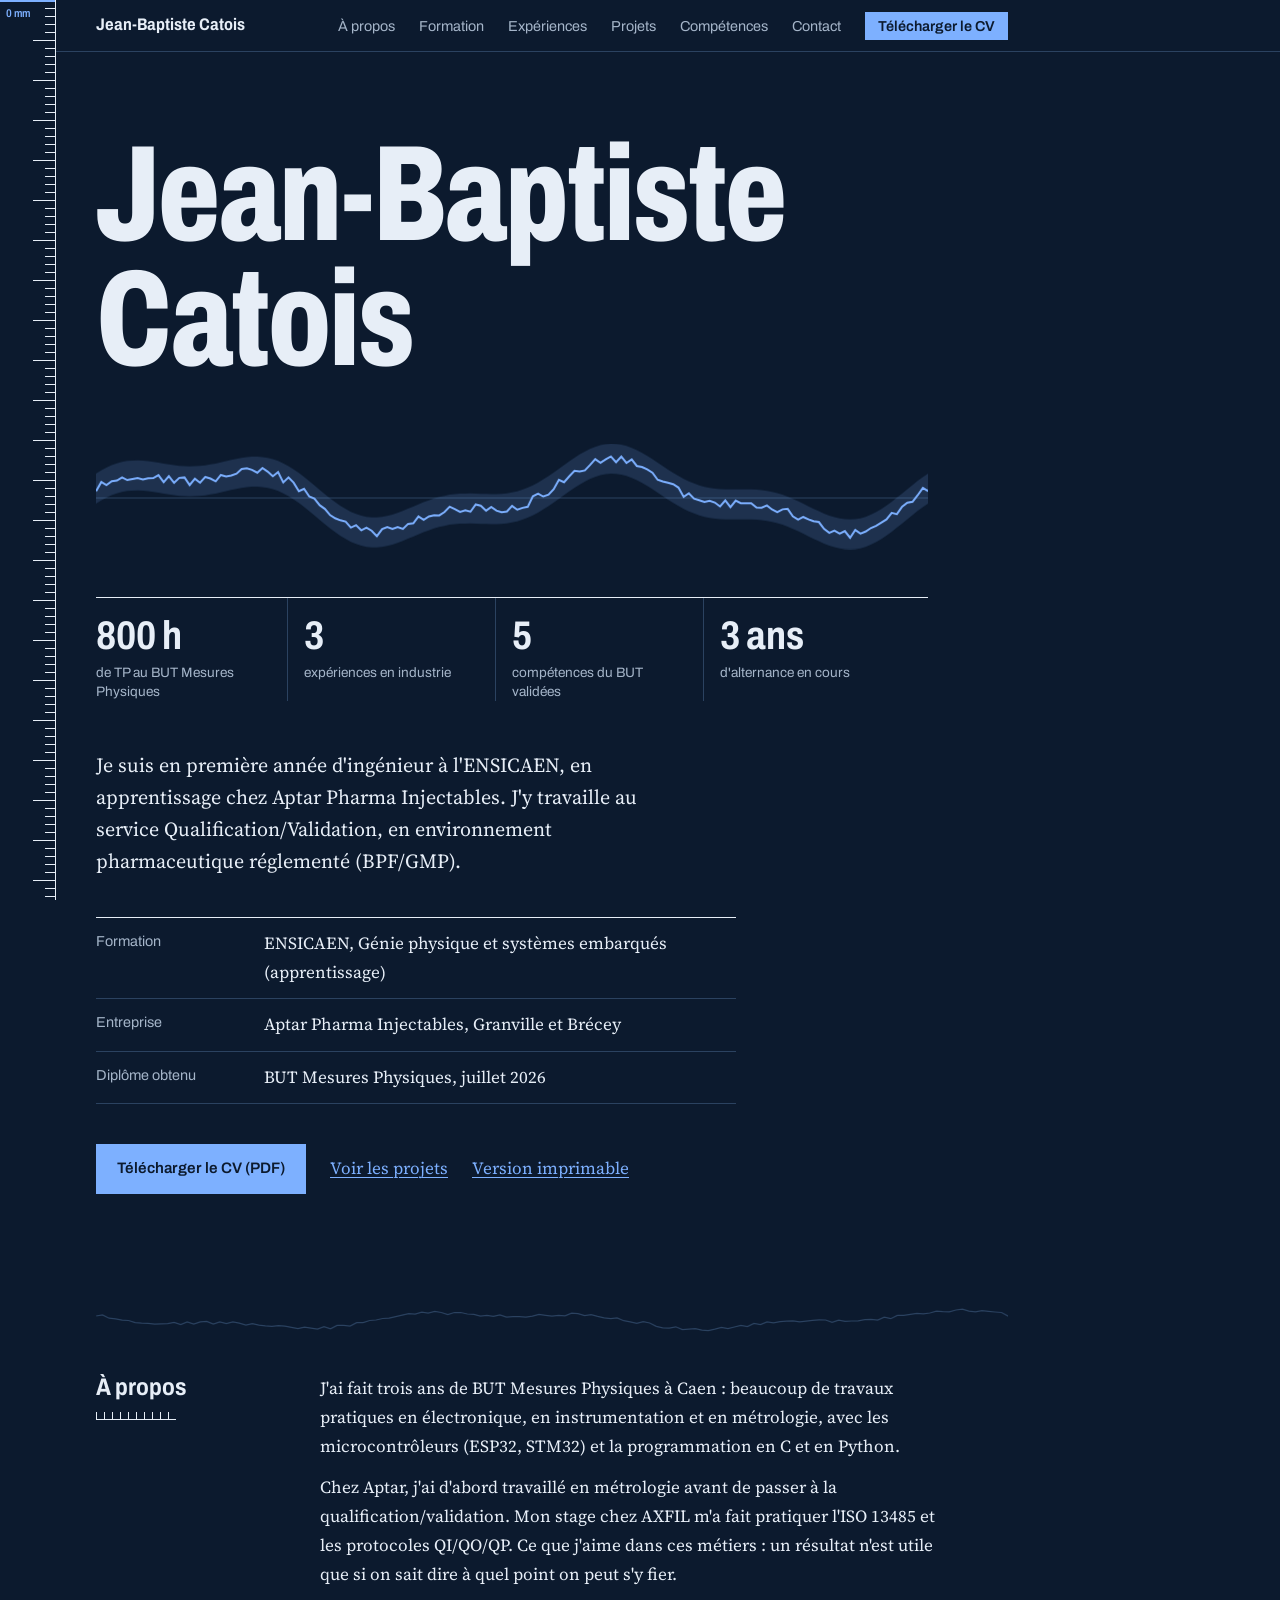
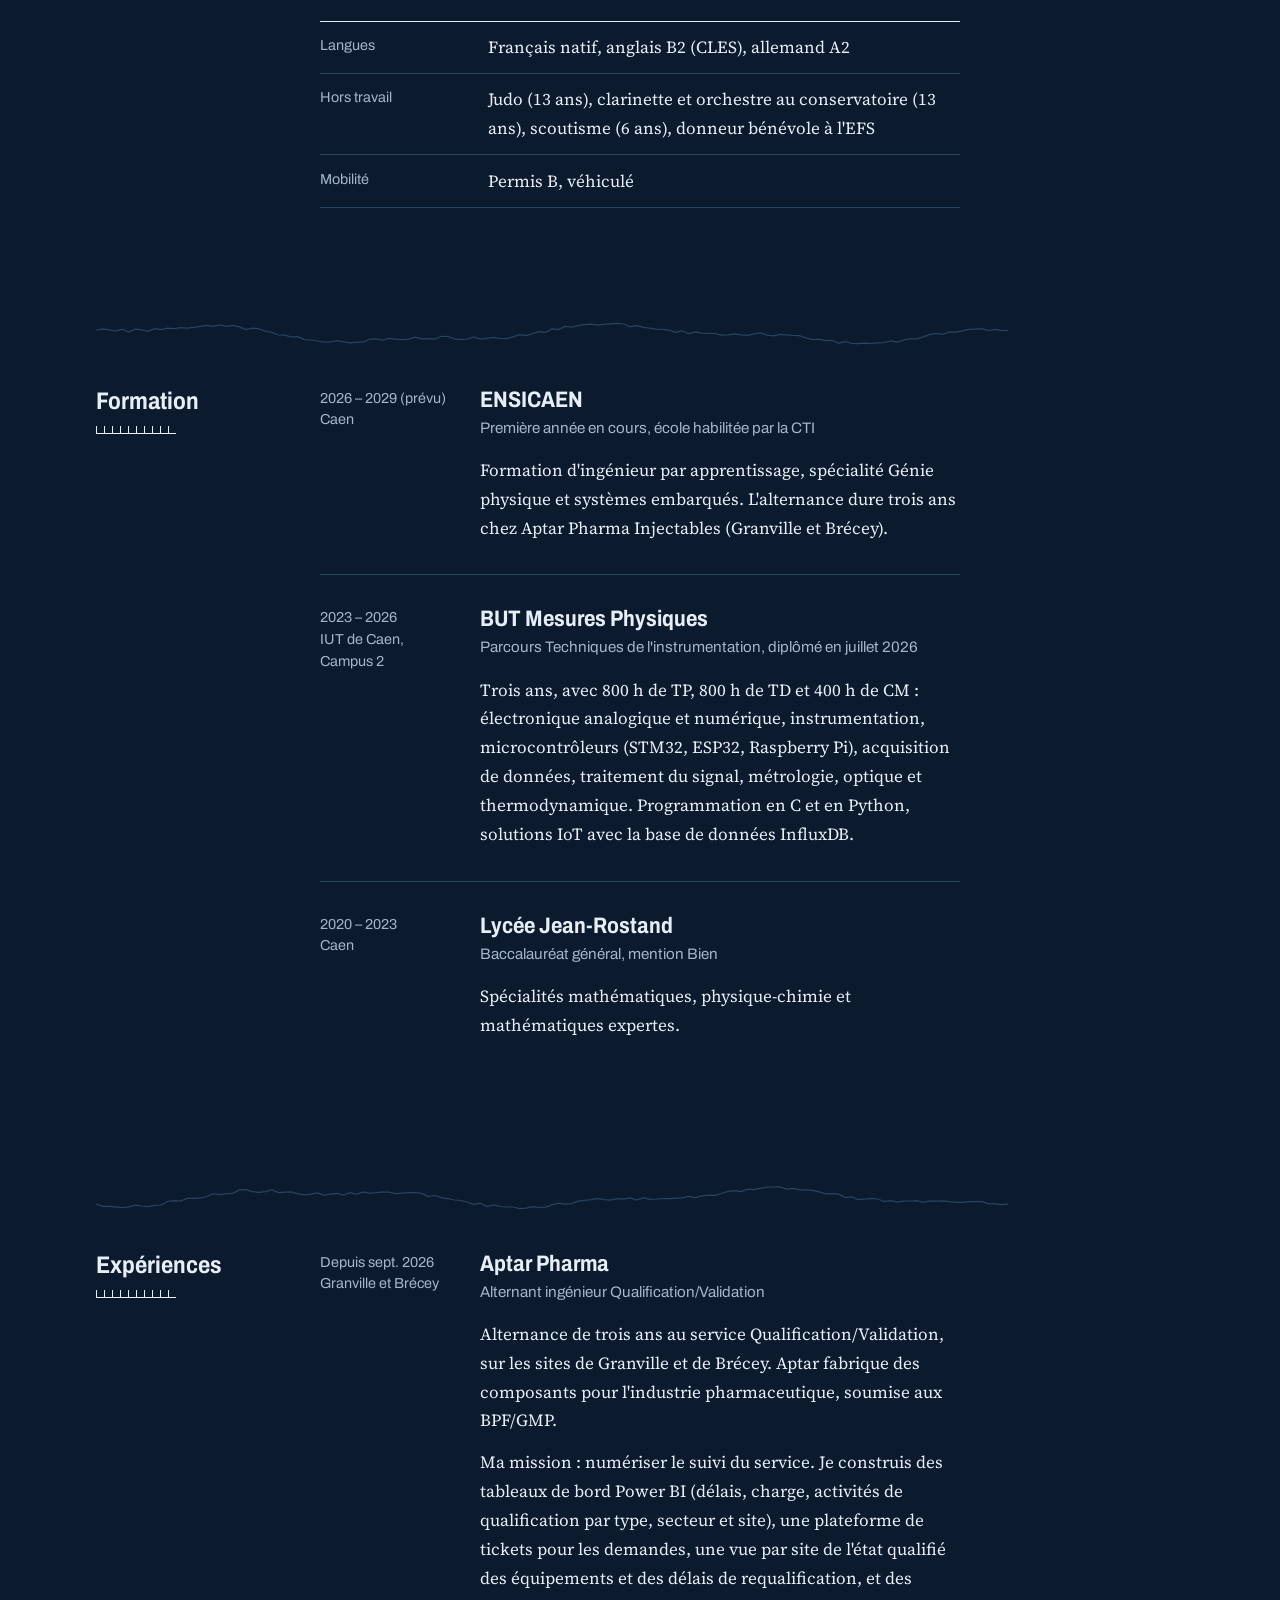
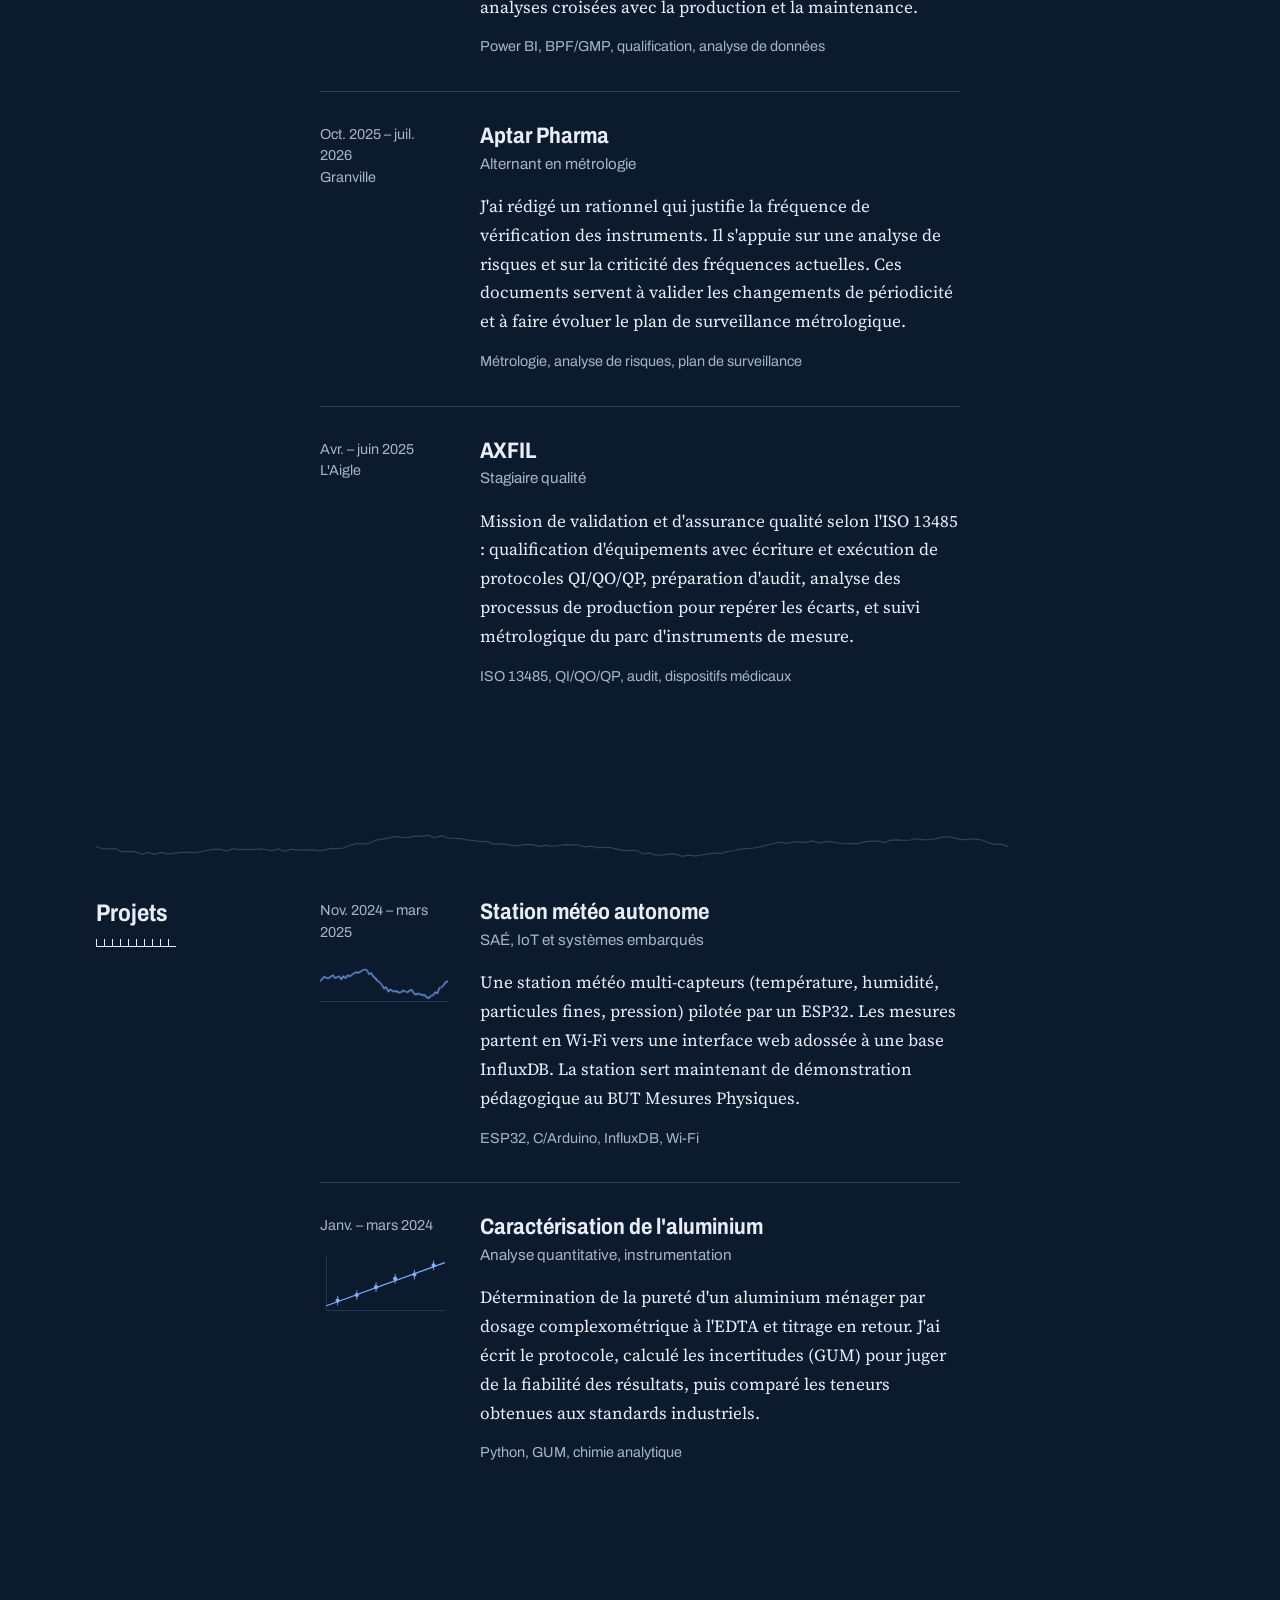
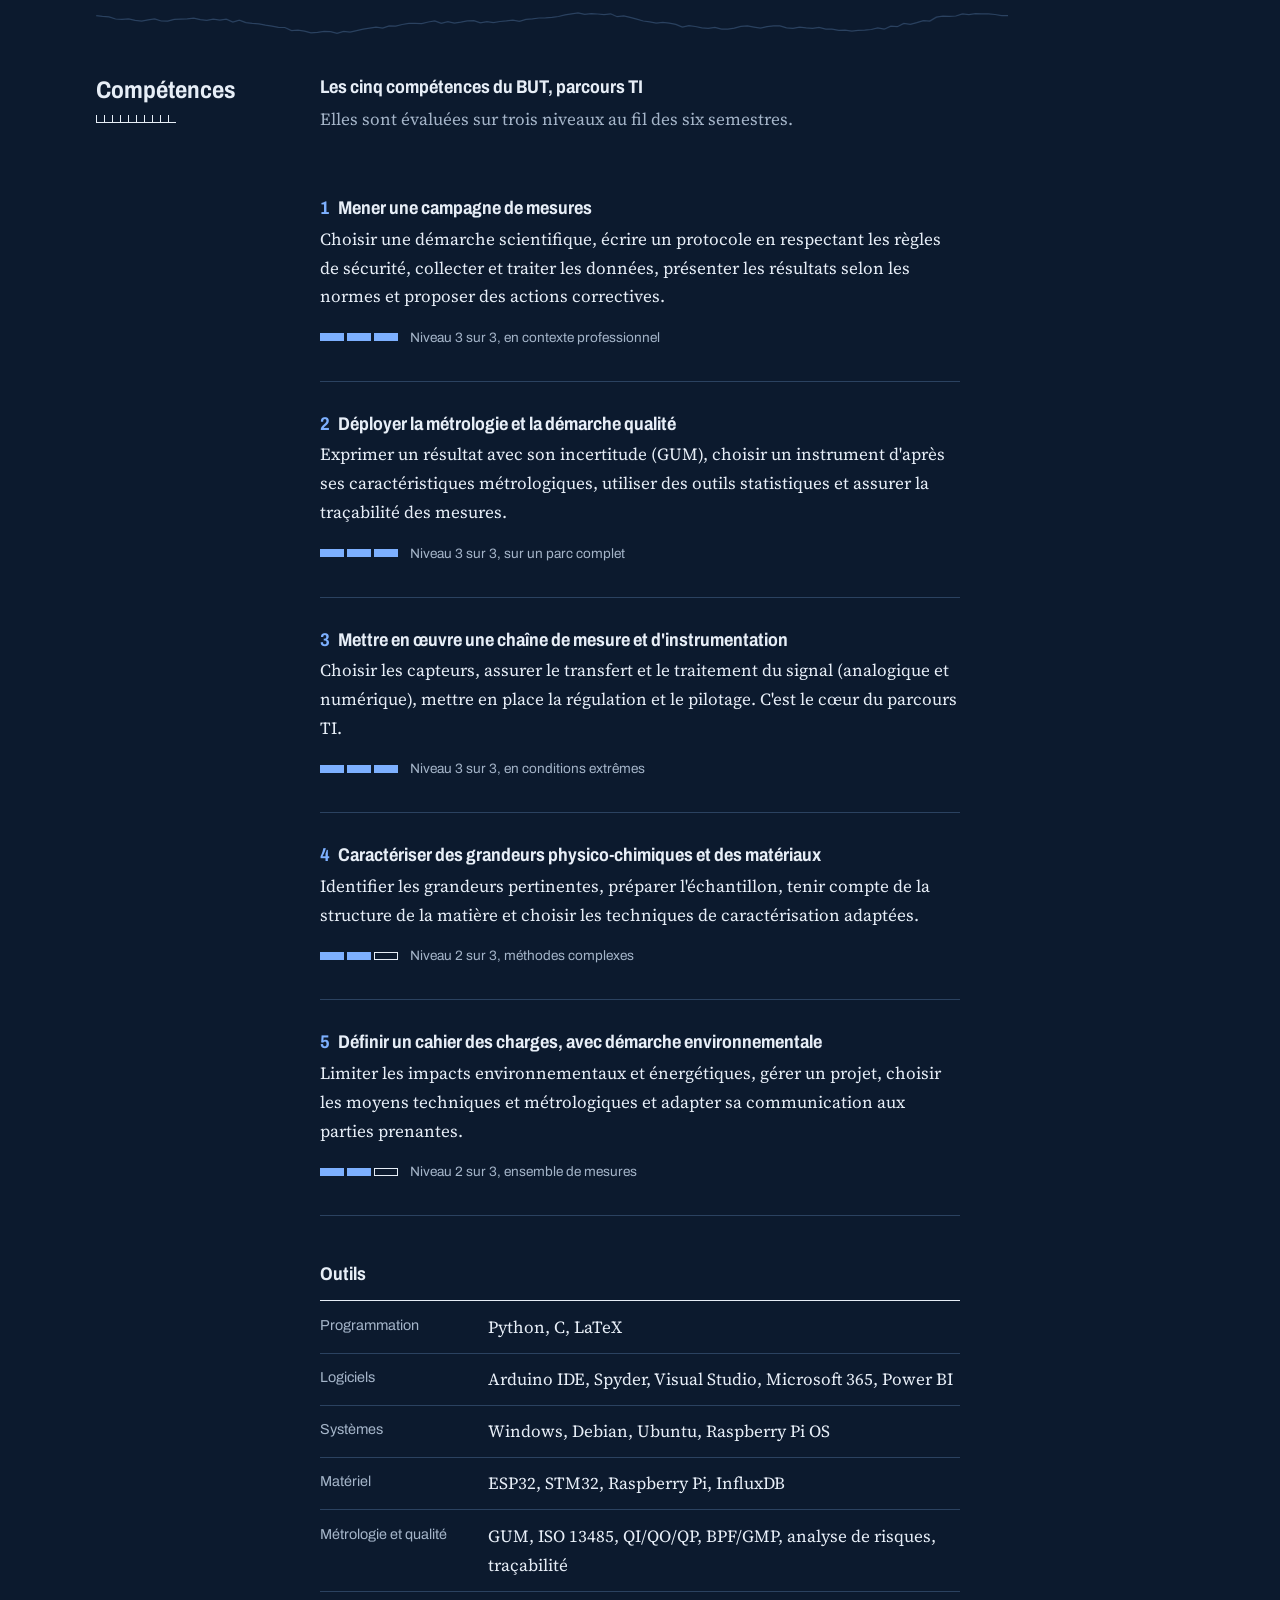
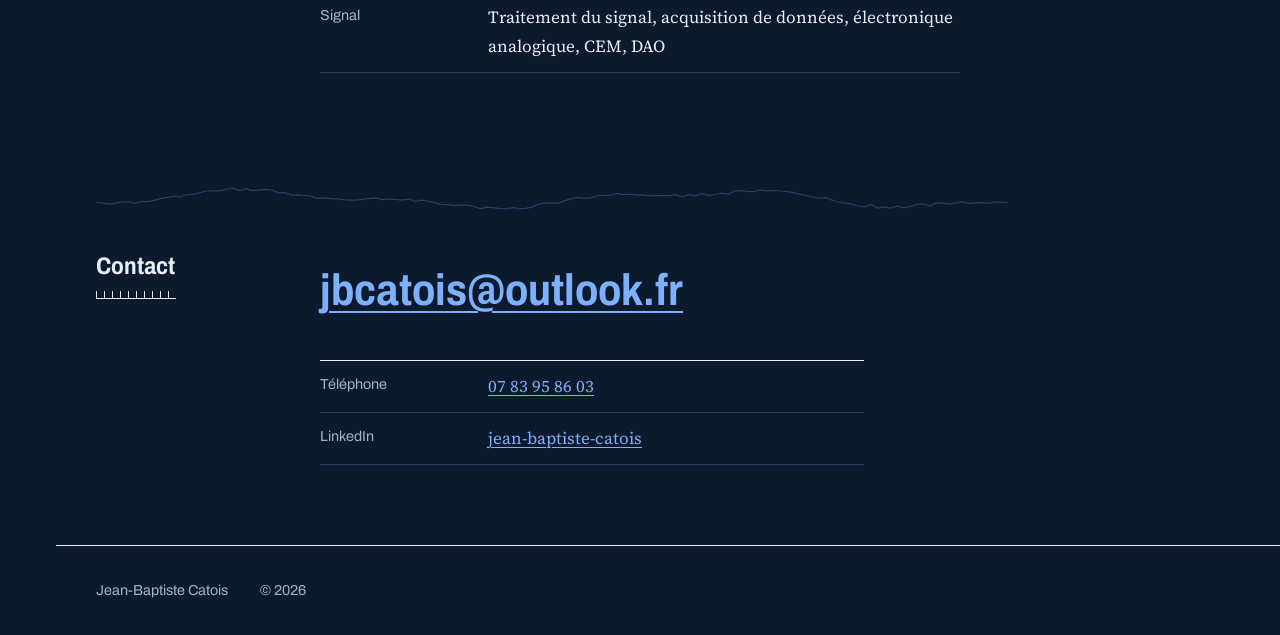
==== commit cd98f12d: "Bouton CV dans la barre du haut, CV (HTML et PDF) harmonisé avec le nouveau design Co-Authored-By: C" ====
--- a/index.html
+++ b/index.html
@@ -45,6 +45,7 @@
         <li><a href="#projects">Projets</a></li>
         <li><a href="#competences">Compétences</a></li>
         <li><a href="#contact">Contact</a></li>
+        <li><a href="assets/docs/CV_JeanBaptiste_Catois.pdf" class="nav__cv" download>Télécharger le CV</a></li>
       </ul>
     </div>
   </nav>
--- a/css/layout.css
+++ b/css/layout.css
@@ -111,6 +111,16 @@
   color: var(--ink);
   border-bottom-color: var(--blue);
 }
+
+.nav__links a.nav__cv {
+  color: var(--paper);
+  background: var(--blue);
+  padding: 0.35rem 0.8rem;
+  border-bottom: 0;
+  font-weight: 600;
+}
+
+.nav__links a.nav__cv:hover { background: var(--ink); color: var(--paper); }
 
 .nav__burger {
   display: none;
@@ -197,6 +207,7 @@
     padding: 0.75rem var(--pad);
     border-bottom: 0;
   }
+  .nav__links a.nav__cv { display: inline-block; margin: 0.5rem var(--pad); padding: 0.6rem 1rem; }
   .nav__burger { display: flex; }
 }
 
